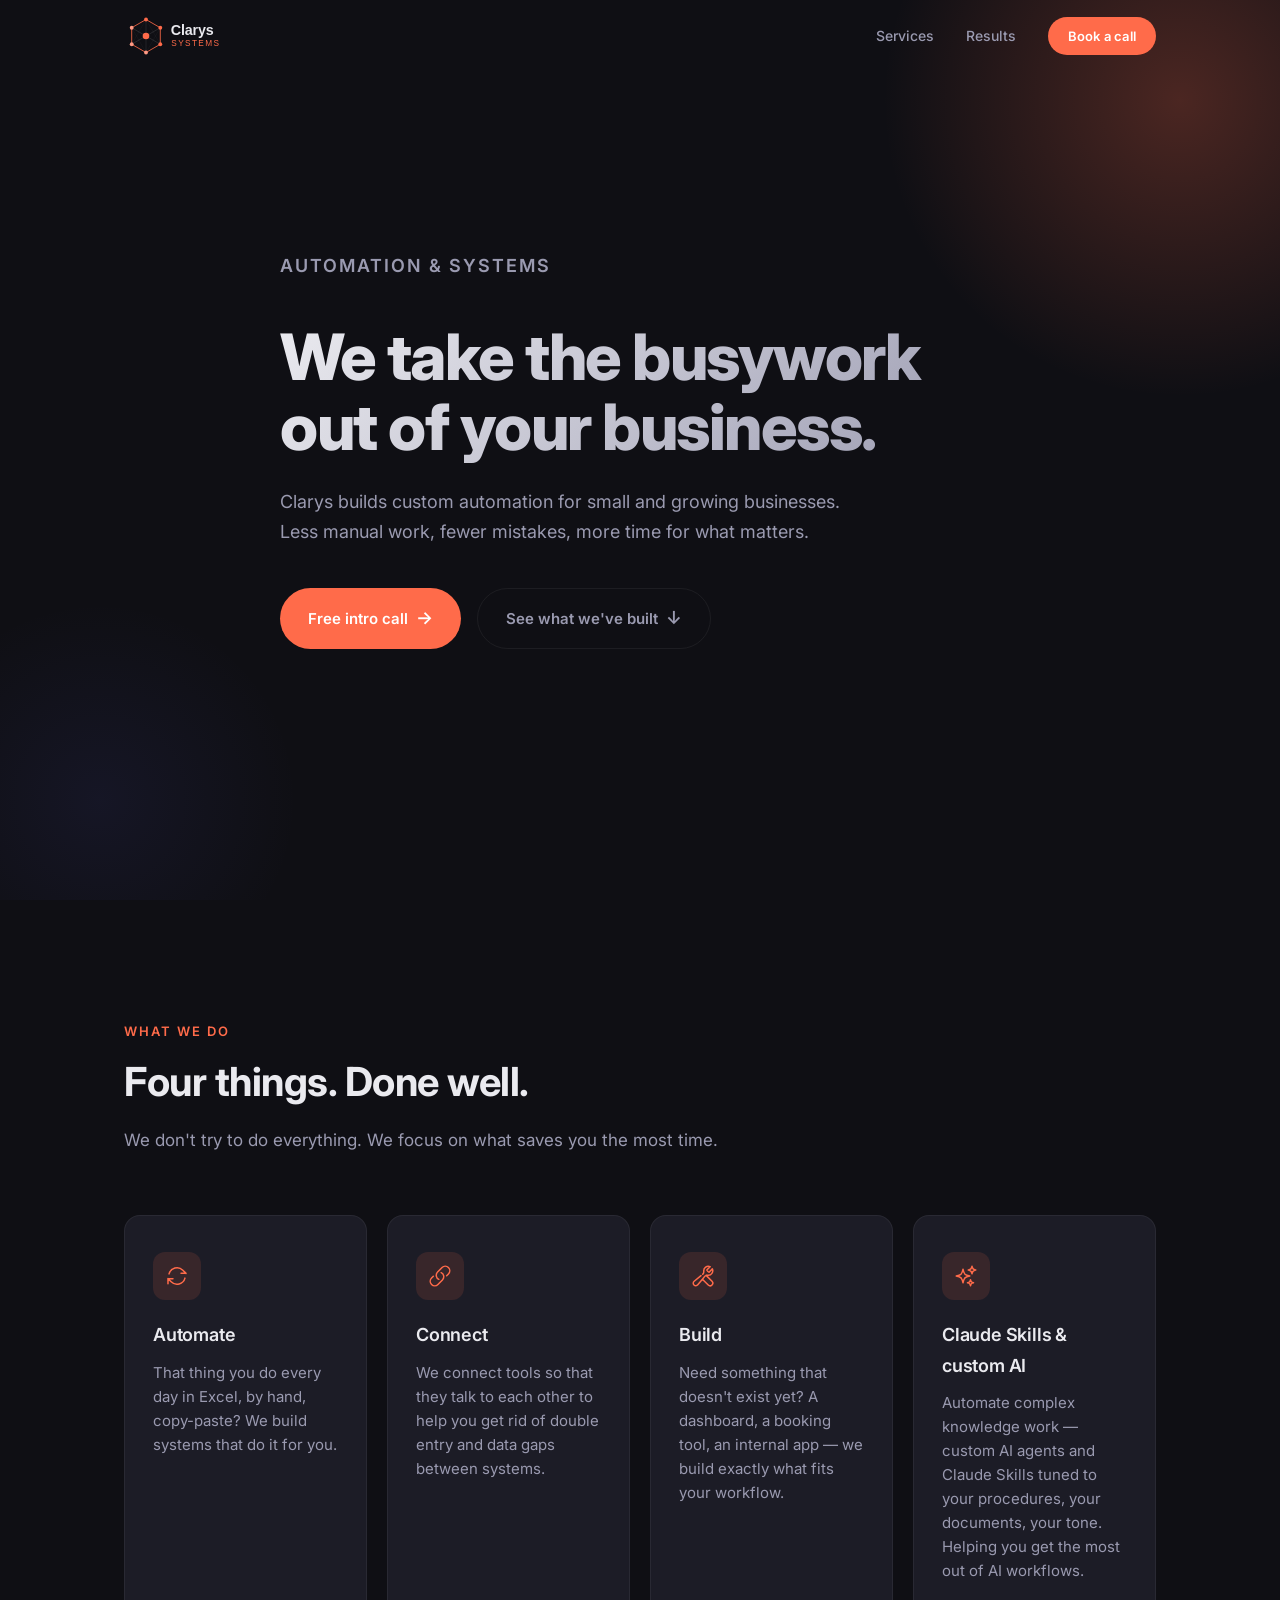
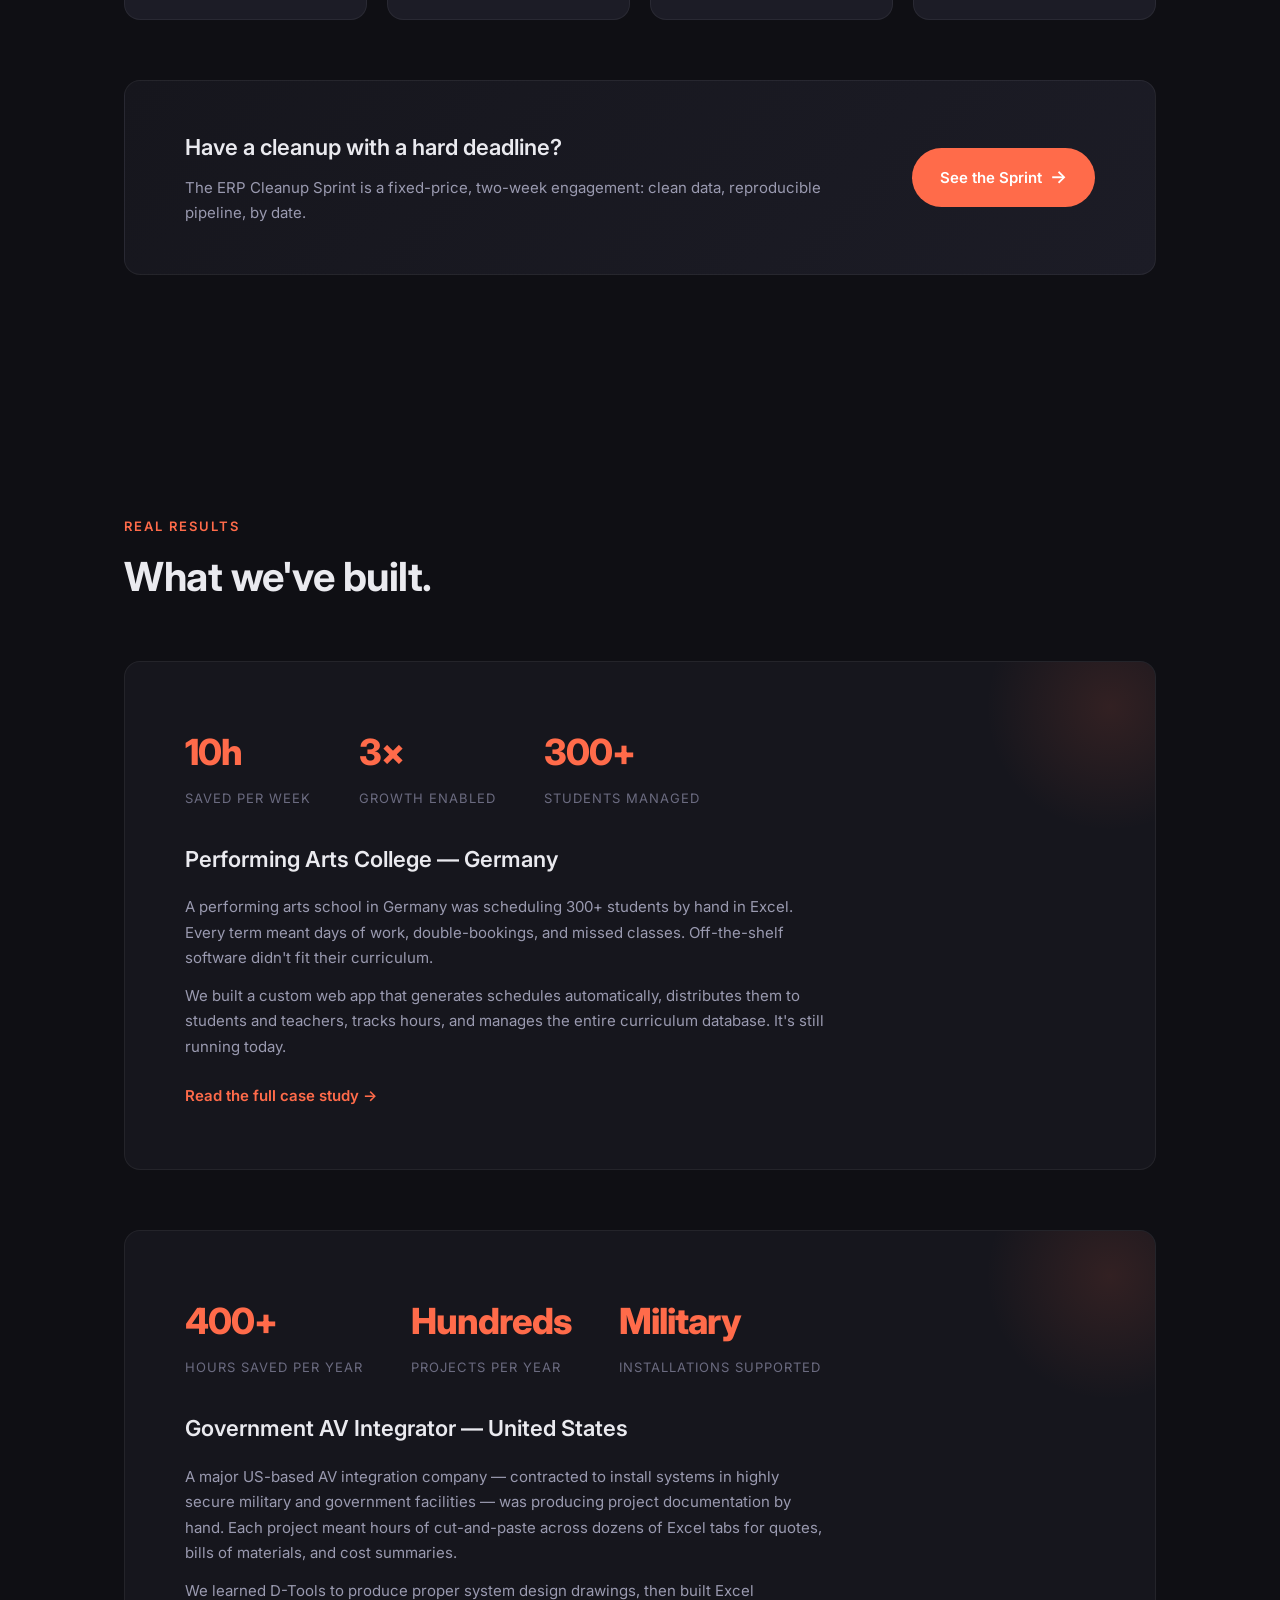
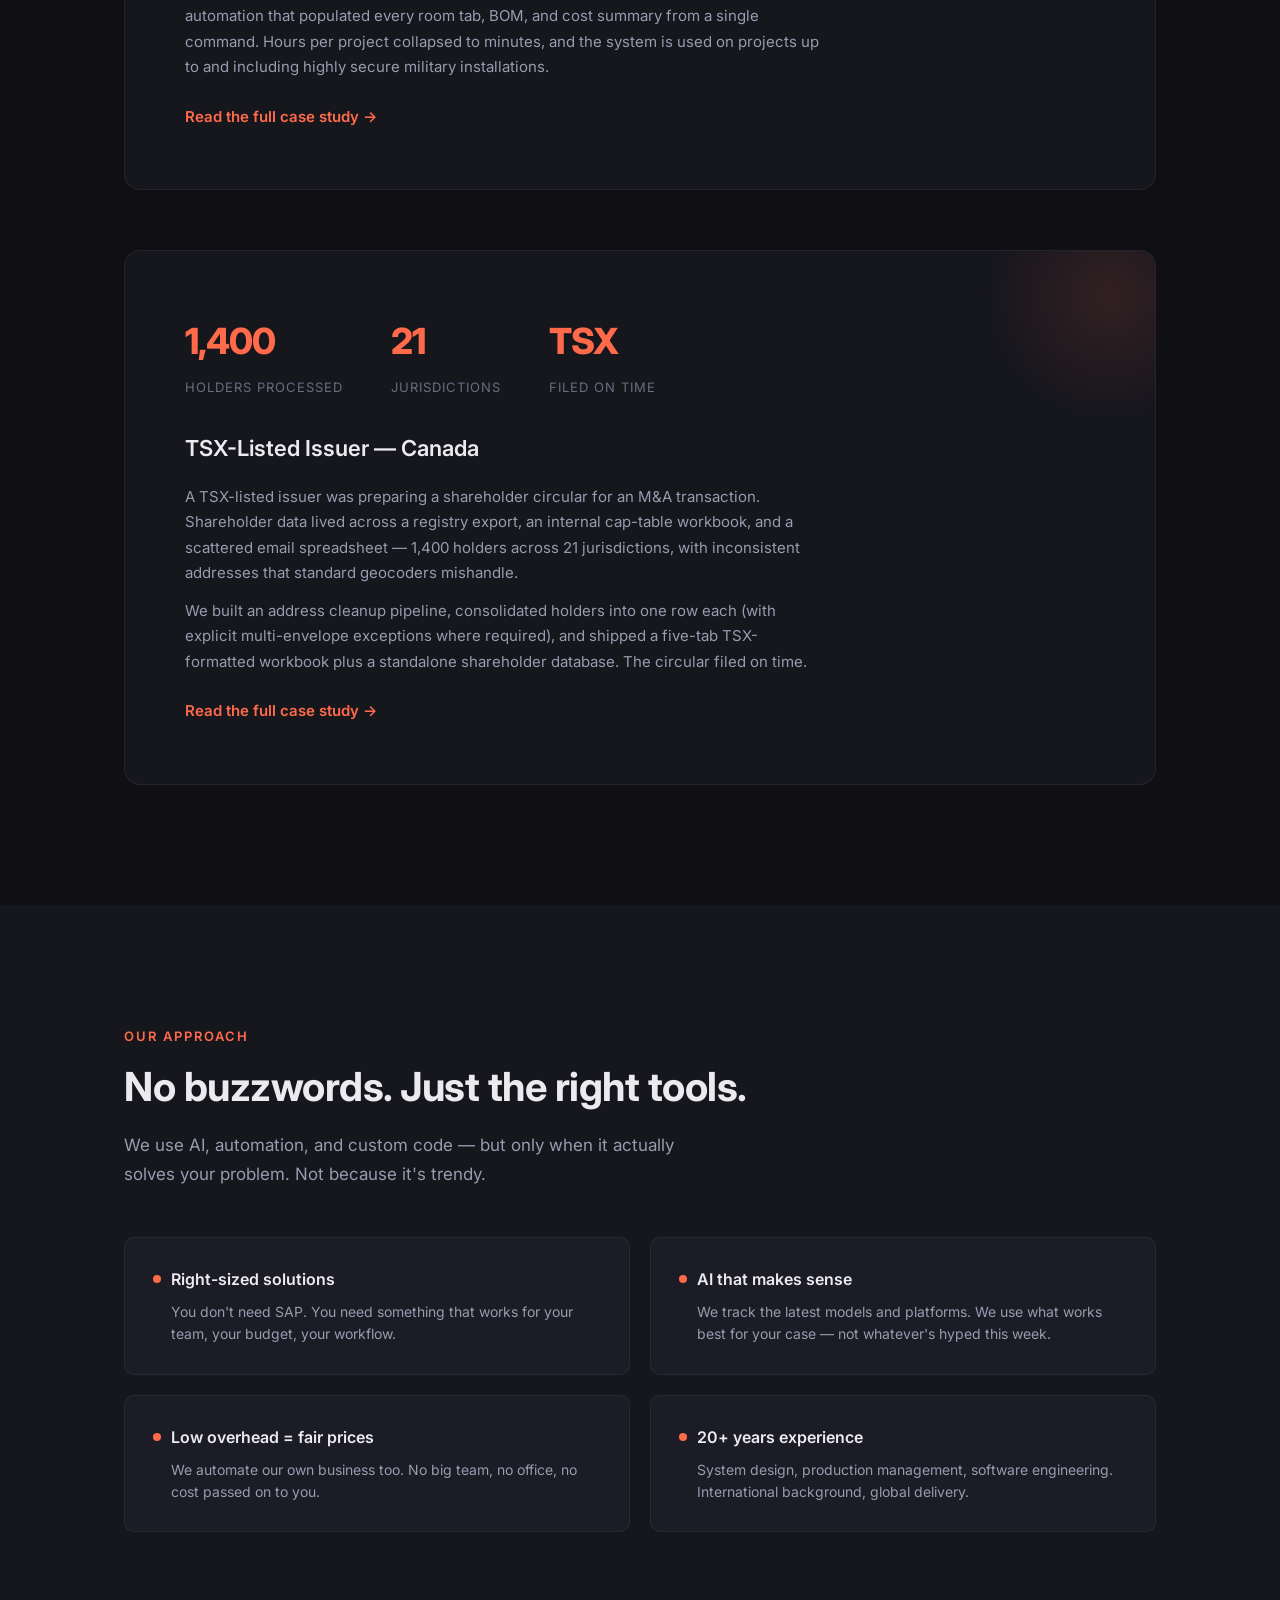
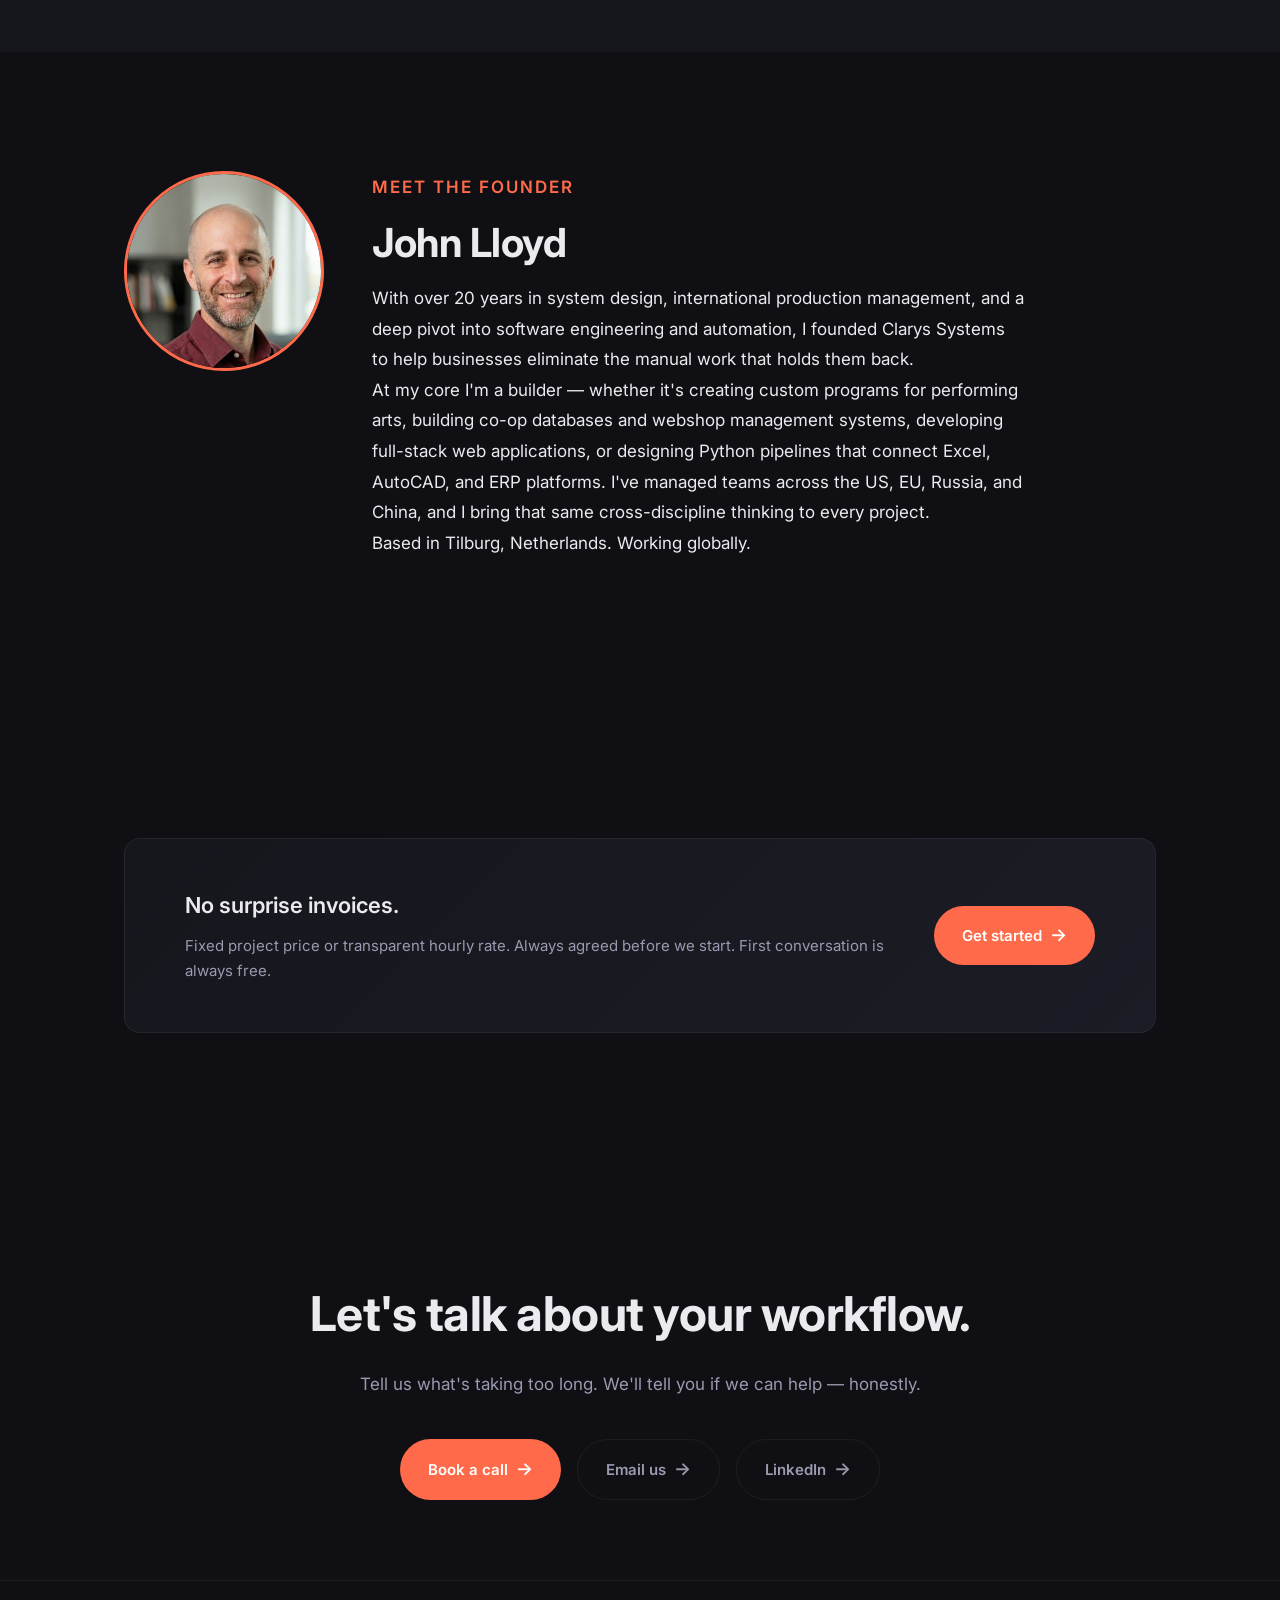
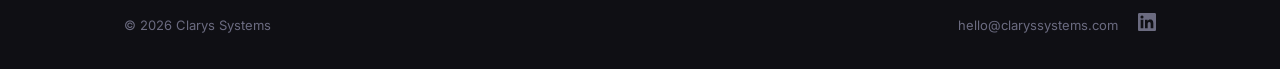
==== index.html @ c33c2782 "content: mirror earlier card + TSX edits to .nl bilingual + .com TSX card - index.html: drop 'Canadi" ====
<!DOCTYPE html>
<html lang="en">
<head>
  <meta charset="UTF-8">
  <meta name="viewport" content="width=device-width, initial-scale=1.0">
  <title>Clarys Systems — Smart Automation for Growing Businesses</title>
  <meta name="description" content="Clarys Systems designs and builds smart automation for small and growing businesses. Less manual work, fewer mistakes, more time.">
  <meta property="og:title" content="Clarys Systems — Smart Automation for Your Business">
  <meta property="og:description" content="We build systems that take the busywork out of your workday.">
  <meta property="og:type" content="website">
  <meta property="og:image" content="og-image.png">
  <link rel="icon" href="logo-clarys-dark.svg" type="image/svg+xml">
  <link rel="preconnect" href="https://fonts.googleapis.com">
  <link rel="preconnect" href="https://fonts.gstatic.com" crossorigin>
  <link href="https://fonts.googleapis.com/css2?family=Inter:wght@400;500;600;700;800&display=swap" rel="stylesheet">
  <link rel="stylesheet" href="css/landing.css">
</head>
<body>

  <!-- NAV -->
  <nav class="nav" role="navigation" aria-label="Main navigation">
    <div class="nav-inner container">
      <a href="#" class="nav-brand"><img src="logo-clarys-dark.svg" alt="Clarys Systems" class="nav-logo"></a>
      <div class="nav-right">
        <div class="nav-links">
          <a href="#services">Services</a>
          <a href="#proof">Results</a>
          <a href="https://calendar.app.google/nf94Vs2CCMXuQfKP9" target="_blank" rel="noopener" class="nav-cta">Book a call</a>
        </div>
        <button class="nav-toggle" aria-label="Toggle menu" aria-expanded="false">
          <span></span><span></span><span></span>
        </button>
      </div>
    </div>
    <div class="nav-overlay"></div>
  </nav>

  <!-- HERO -->
  <section class="hero">
    <div class="container">
      <div class="hero-content fade-up">
        <p class="hero-label">Automation &amp; Systems</p>
        <h1>We take the busy&shy;work out of your business.</h1>
        <p>Clarys builds custom automation for small and growing businesses. Less manual work, fewer mistakes, more time for what matters.</p>
        <div class="hero-actions">
          <a href="https://calendar.app.google/nf94Vs2CCMXuQfKP9" target="_blank" rel="noopener" class="btn btn-primary">
            Free intro call
            <span class="arrow">&rarr;</span>
          </a>
          <a href="#proof" class="btn btn-ghost">
            See what we've built
            <span class="arrow">&darr;</span>
          </a>
        </div>
      </div>
    </div>
  </section>

  <!-- SERVICES -->
  <section class="section" id="services">
    <div class="container">
      <div class="fade-up">
        <p class="section-label">What we do</p>
        <h2>Four things. Done well.</h2>
        <p class="section-intro">We don't try to do everything. We focus on what saves you the most time.</p>
      </div>
      <div class="cards-grid stagger">
        <div class="card fade-up">
          <div class="card-icon">
            <svg xmlns="http://www.w3.org/2000/svg" fill="none" viewBox="0 0 24 24" stroke-width="1.5" stroke="currentColor"><path stroke-linecap="round" stroke-linejoin="round" d="M16.023 9.348h4.992v-.001M2.985 19.644v-4.992m0 0h4.992m-4.993 0 3.181 3.183a8.25 8.25 0 0 0 13.803-3.7M4.031 9.865a8.25 8.25 0 0 1 13.803-3.7l3.181 3.182"/></svg>
          </div>
          <h3>Automate</h3>
          <p>That thing you do every day in Excel, by hand, copy-paste? We build systems that do it for you.</p>
        </div>
        <div class="card fade-up">
          <div class="card-icon">
            <svg xmlns="http://www.w3.org/2000/svg" fill="none" viewBox="0 0 24 24" stroke-width="1.5" stroke="currentColor"><path stroke-linecap="round" stroke-linejoin="round" d="M13.19 8.688a4.5 4.5 0 0 1 1.242 7.244l-4.5 4.5a4.5 4.5 0 0 1-6.364-6.364l1.757-1.757m13.35-.622 1.757-1.757a4.5 4.5 0 0 0-6.364-6.364l-4.5 4.5a4.5 4.5 0 0 0 1.242 7.244"/></svg>
          </div>
          <h3>Connect</h3>
          <p>We connect tools so that they talk to each other to help you get rid of double entry and data gaps between systems.</p>
        </div>
        <div class="card fade-up">
          <div class="card-icon">
            <svg xmlns="http://www.w3.org/2000/svg" fill="none" viewBox="0 0 24 24" stroke-width="1.5" stroke="currentColor"><path stroke-linecap="round" stroke-linejoin="round" d="M11.42 15.17 17.25 21A2.652 2.652 0 0 0 21 17.25l-5.877-5.877M11.42 15.17l2.496-3.03c.317-.384.74-.626 1.208-.766M11.42 15.17l-4.655 5.653a2.548 2.548 0 1 1-3.586-3.586l6.837-5.63m5.108-.233c.55-.164 1.163-.188 1.743-.14a4.5 4.5 0 0 0 4.486-6.336l-3.276 3.277a3.004 3.004 0 0 1-2.25-2.25l3.276-3.276a4.5 4.5 0 0 0-6.336 4.486c.091 1.076-.071 2.264-.904 2.95l-.102.085"/></svg>
          </div>
          <h3>Build</h3>
          <p>Need something that doesn't exist yet? A dashboard, a booking tool, an internal app — we build exactly what fits your workflow.</p>
        </div>
        <div class="card fade-up">
          <div class="card-icon">
            <svg xmlns="http://www.w3.org/2000/svg" fill="none" viewBox="0 0 24 24" stroke-width="1.5" stroke="currentColor"><path stroke-linecap="round" stroke-linejoin="round" d="M9.813 15.904 9 18.75l-.813-2.846a4.5 4.5 0 0 0-3.09-3.09L2.25 12l2.847-.813a4.5 4.5 0 0 0 3.09-3.09L9 5.25l.813 2.846a4.5 4.5 0 0 0 3.09 3.09L15.75 12l-2.847.813a4.5 4.5 0 0 0-3.09 3.09ZM18.259 8.715 18 9.75l-.259-1.035a3.375 3.375 0 0 0-2.455-2.456L14.25 6l1.036-.259a3.375 3.375 0 0 0 2.455-2.456L18 2.25l.259 1.035a3.375 3.375 0 0 0 2.456 2.456L21.75 6l-1.035.259a3.375 3.375 0 0 0-2.456 2.456ZM16.894 20.567 16.5 21.75l-.394-1.183a2.25 2.25 0 0 0-1.423-1.423L13.5 18.75l1.183-.394a2.25 2.25 0 0 0 1.423-1.423l.394-1.183.394 1.183a2.25 2.25 0 0 0 1.423 1.423l1.183.394-1.183.394a2.25 2.25 0 0 0-1.423 1.423Z"/></svg>
          </div>
          <h3>Claude Skills &amp; custom AI</h3>
          <p>Automate complex knowledge work &mdash; custom AI agents and Claude Skills tuned to your procedures, your documents, your tone. Helping you get the most out of AI workflows.</p>
        </div>
      </div>

      <div class="fade-up">
        <div class="pricing-bar" style="margin-top: 60px;">
          <div>
            <h3>Have a cleanup with a hard deadline?</h3>
            <p>The ERP Cleanup Sprint is a fixed-price, two-week engagement: clean data, reproducible pipeline, by date.</p>
          </div>
          <a href="https://claryssystems.nl/cleanup-sprint" class="btn btn-primary" style="flex-shrink: 0;">
            See the Sprint
            <span class="arrow">&rarr;</span>
          </a>
        </div>
      </div>
    </div>
  </section>

  <!-- PROOF / CASE STUDIES -->
  <section class="section" id="proof">
    <div class="container">
      <div class="fade-up">
        <p class="section-label">Real results</p>
        <h2>What we've built.</h2>
      </div>

      <!-- Case 1: Performing Arts College (scheduling) -->
      <div class="proof fade-up">
        <div class="proof-stats">
          <div>
            <div class="proof-stat-value">10h</div>
            <div class="proof-stat-label">Saved per week</div>
          </div>
          <div>
            <div class="proof-stat-value">3&times;</div>
            <div class="proof-stat-label">Growth enabled</div>
          </div>
          <div>
            <div class="proof-stat-value">300+</div>
            <div class="proof-stat-label">Students managed</div>
          </div>
        </div>
        <h3>Performing Arts College &mdash; Germany</h3>
        <p>A performing arts school in Germany was scheduling 300+ students by hand in Excel. Every term meant days of work, double-bookings, and missed classes. Off-the-shelf software didn't fit their curriculum.</p>
        <p style="margin-top: 12px;">We built a custom web app that generates schedules automatically, distributes them to students and teachers, tracks hours, and manages the entire curriculum database. It's still running today.</p>
        <p style="margin-top: 24px;">
          <a href="case-study-scheduling.html" style="color: var(--accent); font-weight: 600; text-decoration: none;">Read the full case study <span class="arrow">&rarr;</span></a>
        </p>
      </div>

      <!-- Case 2: US AV Integrator (ITG) -->
      <div class="proof fade-up">
        <div class="proof-stats">
          <div>
            <div class="proof-stat-value">400+</div>
            <div class="proof-stat-label">Hours saved per year</div>
          </div>
          <div>
            <div class="proof-stat-value">Hundreds</div>
            <div class="proof-stat-label">Projects per year</div>
          </div>
          <div>
            <div class="proof-stat-value">Military</div>
            <div class="proof-stat-label">Installations supported</div>
          </div>
        </div>
        <h3>Government AV Integrator &mdash; United States</h3>
        <p>A major US-based AV integration company &mdash; contracted to install systems in highly secure military and government facilities &mdash; was producing project documentation by hand. Each project meant hours of cut-and-paste across dozens of Excel tabs for quotes, bills of materials, and cost summaries.</p>
        <p style="margin-top: 12px;">We learned D-Tools to produce proper system design drawings, then built Excel automation that populated every room tab, BOM, and cost summary from a single command. Hours per project collapsed to minutes, and the system is used on projects up to and including highly secure military installations.</p>
        <p style="margin-top: 24px;">
          <a href="case-study.html" style="color: var(--accent); font-weight: 600; text-decoration: none;">Read the full case study <span class="arrow">&rarr;</span></a>
        </p>
      </div>

      <!-- Case 3: TSX M&A Circular (JHI) -->
      <div class="proof fade-up">
        <div class="proof-stats">
          <div>
            <div class="proof-stat-value">1,400</div>
            <div class="proof-stat-label">Holders processed</div>
          </div>
          <div>
            <div class="proof-stat-value">21</div>
            <div class="proof-stat-label">Jurisdictions</div>
          </div>
          <div>
            <div class="proof-stat-value">TSX</div>
            <div class="proof-stat-label">Filed on time</div>
          </div>
        </div>
        <h3>TSX-Listed Issuer &mdash; Canada</h3>
        <p>A TSX-listed issuer was preparing a shareholder circular for an M&amp;A transaction. Shareholder data lived across a registry export, an internal cap-table workbook, and a scattered email spreadsheet &mdash; 1,400 holders across 21 jurisdictions, with inconsistent addresses that standard geocoders mishandle.</p>
        <p style="margin-top: 12px;">We built an address cleanup pipeline, consolidated holders into one row each (with explicit multi-envelope exceptions where required), and shipped a five-tab TSX-formatted workbook plus a standalone shareholder database. The circular filed on time.</p>
        <p style="margin-top: 24px;">
          <a href="case-study-shareholder-circular.html" style="color: var(--accent); font-weight: 600; text-decoration: none;">Read the full case study <span class="arrow">&rarr;</span></a>
        </p>
      </div>

    </div>
  </section>

  <!-- APPROACH -->
  <section class="section" style="background: var(--bg-secondary);">
    <div class="container">
      <div class="fade-up">
        <p class="section-label">Our approach</p>
        <h2>No buzzwords. Just the right tools.</h2>
        <p class="section-intro">We use AI, automation, and custom code — but only when it actually solves your problem. Not because it's trendy.</p>
      </div>
      <div class="approach-grid stagger">
        <div class="approach-item fade-up">
          <h3><span class="dot"></span>Right-sized solutions</h3>
          <p>You don't need SAP. You need something that works for your team, your budget, your workflow.</p>
        </div>
        <div class="approach-item fade-up">
          <h3><span class="dot"></span>AI that makes sense</h3>
          <p>We track the latest models and platforms. We use what works best for your case &mdash; not whatever's hyped this week.</p>
        </div>
        <div class="approach-item fade-up">
          <h3><span class="dot"></span>Low overhead = fair prices</h3>
          <p>We automate our own business too. No big team, no office, no cost passed on to you.</p>
        </div>
        <div class="approach-item fade-up">
          <h3><span class="dot"></span>20+ years experience</h3>
          <p>System design, production management, software engineering. International background, global delivery.</p>
        </div>
      </div>
    </div>
  </section>

  <!-- FOUNDER -->
  <section class="section" id="founder">
    <div class="container">
      <div class="founder fade-up">
        <div class="founder-photo">
          <img src="img/profile_cropped.png" alt="John Lloyd — Founder, Clarys Systems">
        </div>
        <div class="founder-text">
          <p class="section-label">Meet the founder</p>
          <h2>John Lloyd</h2>
          <p>With over 20 years in system design, international production management, and a deep pivot into software engineering and automation, I founded Clarys Systems to help businesses eliminate the manual work that holds them back.</p>
          <p>At my core I'm a builder &mdash; whether it's creating custom programs for performing arts, building co-op databases and webshop management systems, developing full-stack web applications, or designing Python pipelines that connect Excel, AutoCAD, and ERP platforms. I've managed teams across the US, EU, Russia, and China, and I bring that same cross-discipline thinking to every project.</p>
          <p>Based in Tilburg, Netherlands. Working globally.</p>
        </div>
      </div>
    </div>
  </section>

  <!-- PRICING / CTA BAR -->
  <section class="section" id="pricing">
    <div class="container">
      <div class="fade-up">
        <div class="pricing-bar">
          <div>
            <h3>No surprise invoices.</h3>
            <p>Fixed project price or transparent hourly rate. Always agreed before we start. First conversation is always free.</p>
          </div>
          <a href="mailto:hello@claryssystems.com" class="btn btn-primary" style="flex-shrink: 0;">
            Get started
            <span class="arrow">&rarr;</span>
          </a>
        </div>
      </div>
    </div>
  </section>

  <!-- CONTACT -->
  <section class="contact-section" id="contact">
    <div class="container">
      <div class="fade-up">
        <h2>Let's talk about your workflow.</h2>
        <p>Tell us what's taking too long. We'll tell you if we can help &mdash; honestly.</p>
        <div class="contact-links">
          <a href="https://calendar.app.google/nf94Vs2CCMXuQfKP9" target="_blank" rel="noopener" class="btn btn-primary">
            Book a call
            <span class="arrow">&rarr;</span>
          </a>
          <a href="mailto:hello@claryssystems.com" class="btn btn-ghost">
            Email us
            <span class="arrow">&rarr;</span>
          </a>
          <a href="https://linkedin.com/in/johnnylloyd" target="_blank" rel="noopener" class="btn btn-ghost">
            LinkedIn
            <span class="arrow">&rarr;</span>
          </a>
        </div>
      </div>
    </div>
  </section>

  <!-- FOOTER -->
  <footer class="footer">
    <div class="container footer-inner">
      <p class="footer-copy">&copy; 2026 Clarys Systems</p>
      <div class="footer-links">
        <a href="mailto:hello@claryssystems.com">hello@claryssystems.com</a>
        <a href="https://linkedin.com/in/johnnylloyd" target="_blank" rel="noopener" aria-label="LinkedIn">
          <svg xmlns="http://www.w3.org/2000/svg" width="18" height="18" viewBox="0 0 24 24" fill="currentColor"><path d="M20.447 20.452h-3.554v-5.569c0-1.328-.027-3.037-1.852-3.037-1.853 0-2.136 1.445-2.136 2.939v5.667H9.351V9h3.414v1.561h.046c.477-.9 1.637-1.85 3.37-1.85 3.601 0 4.267 2.37 4.267 5.455v6.286zM5.337 7.433a2.062 2.062 0 0 1-2.063-2.065 2.064 2.064 0 1 1 2.063 2.065zm1.782 13.019H3.555V9h3.564v11.452zM22.225 0H1.771C.792 0 0 .774 0 1.729v20.542C0 23.227.792 24 1.771 24h20.451C23.2 24 24 23.227 24 22.271V1.729C24 .774 23.2 0 22.222 0h.003z"/></svg>
        </a>
      </div>
    </div>
  </footer>

  <script src="js/landing.js"></script>
</body>
</html>
---- css/landing.css ----
/* ============================================
   CLARYS SYSTEMS NL — Hip Dutch Mirror Site
   Dark mode, warm coral accent, European vibe
   ============================================ */

/* --- Reset & Base --- */
*, *::before, *::after { box-sizing: border-box; margin: 0; padding: 0; }

:root {
  --bg-primary: #0f0f14;
  --bg-secondary: #16161d;
  --bg-card: #1c1c26;
  --bg-card-hover: #22222e;
  --accent: #ff6b4a;
  --accent-soft: rgba(255, 107, 74, 0.12);
  --accent-glow: rgba(255, 107, 74, 0.25);
  --accent-hover: #ff8266;
  --text-primary: #eaeaef;
  --text-secondary: #9a9ab0;
  --text-muted: #6b6b80;
  --border: rgba(255, 255, 255, 0.06);
  --border-hover: rgba(255, 255, 255, 0.12);
  --radius: 16px;
  --radius-sm: 10px;
  --container: 1080px;
  --font: 'Inter', -apple-system, BlinkMacSystemFont, 'Segoe UI', sans-serif;
}

html {
  scroll-behavior: smooth;
  -webkit-font-smoothing: antialiased;
  -moz-osx-font-smoothing: grayscale;
}

body {
  font-family: var(--font);
  background: var(--bg-primary);
  color: var(--text-primary);
  font-size: 16px;
  line-height: 1.7;
  overflow-x: hidden;
}

.container {
  max-width: var(--container);
  margin: 0 auto;
  padding: 0 24px;
}

a { color: var(--accent); text-decoration: none; transition: color 0.2s; }
a:hover { color: var(--accent-hover); }

img { max-width: 100%; height: auto; }

/* --- Language Toggle --- */
.lang-toggle {
  display: flex;
  background: var(--bg-card);
  border: 1px solid var(--border);
  border-radius: 100px;
  padding: 3px;
}

.lang-toggle-mobile {
  display: none;
}

.lang-btn {
  border: none;
  background: transparent;
  color: var(--text-muted);
  font-family: var(--font);
  font-size: 13px;
  font-weight: 600;
  padding: 6px 14px;
  border-radius: 100px;
  cursor: pointer;
  transition: all 0.25s;
  letter-spacing: 0.5px;
}

.lang-btn.active {
  background: var(--accent);
  color: #fff;
}

.lang-btn:hover:not(.active) {
  color: var(--text-primary);
}

/* Bilingual text switching */
[data-lang-nl] { display: none; }
body.lang-nl [data-lang-en] { display: none; }
body.lang-nl [data-lang-nl] { display: block; }
body.lang-nl span[data-lang-nl],
body.lang-nl a[data-lang-nl] { display: inline; }
body.lang-nl span[data-lang-en],
body.lang-nl a[data-lang-en] { display: none; }
span[data-lang-en], a[data-lang-en] { display: inline; }
span[data-lang-nl], a[data-lang-nl] { display: none; }

/* --- Navigation --- */
.nav {
  position: fixed;
  top: 0;
  left: 0;
  right: 0;
  z-index: 100;
  padding: 0 24px;
  transition: background 0.3s, box-shadow 0.3s;
}

.nav.scrolled {
  background: rgba(15, 15, 20, 0.85);
  backdrop-filter: blur(20px);
  box-shadow: 0 1px 0 var(--border);
}

.nav.nav-open {
  background: var(--bg-secondary);
  backdrop-filter: none;
}

.nav-inner {
  display: flex;
  align-items: center;
  justify-content: space-between;
  height: 72px;
  max-width: var(--container);
  margin: 0 auto;
}

.nav-brand {
  display: flex;
  align-items: center;
}

.nav-logo {
  height: 44px;
  width: auto;
}

.nav-right {
  display: flex;
  align-items: center;
  gap: 16px;
}

.nav-links {
  display: flex;
  align-items: center;
  gap: 32px;
}

.nav-links a {
  color: var(--text-secondary);
  font-size: 14px;
  font-weight: 500;
  transition: color 0.2s;
}

.nav-links a:hover {
  color: var(--text-primary);
}

.nav-cta {
  background: var(--accent) !important;
  color: #fff !important;
  padding: 8px 20px;
  border-radius: 100px;
  font-weight: 600 !important;
  font-size: 13px !important;
  letter-spacing: 0.2px;
  transition: transform 0.2s, box-shadow 0.2s, background 0.2s !important;
}

.nav-cta:hover {
  background: var(--accent-hover) !important;
  transform: translateY(-1px);
  box-shadow: 0 4px 20px var(--accent-glow);
}

/* Mobile nav */
.nav-toggle {
  display: none;
  flex-direction: column;
  gap: 5px;
  background: none;
  border: none;
  cursor: pointer;
  padding: 4px;
}

.nav-toggle span {
  display: block;
  width: 22px;
  height: 2px;
  background: var(--text-primary);
  border-radius: 2px;
  transition: transform 0.3s, opacity 0.3s;
}

/* --- Hero --- */
.hero {
  min-height: 100vh;
  display: flex;
  align-items: center;
  position: relative;
  overflow: hidden;
}

.hero::before {
  content: '';
  position: absolute;
  top: -200px;
  right: -200px;
  width: 600px;
  height: 600px;
  background: radial-gradient(circle, var(--accent-glow) 0%, transparent 70%);
  pointer-events: none;
}

.hero::after {
  content: '';
  position: absolute;
  bottom: -100px;
  left: -100px;
  width: 400px;
  height: 400px;
  background: radial-gradient(circle, rgba(99, 102, 241, 0.08) 0%, transparent 70%);
  pointer-events: none;
}

.hero-content {
  position: relative;
  z-index: 1;
  max-width: 720px;
}

.hero-label {
  display: inline-block;
  font-size: 13px;
  font-weight: 600;
  color: var(--accent);
  text-transform: uppercase;
  letter-spacing: 2px;
  margin-bottom: 24px;
}

.hero h1 {
  font-size: clamp(2.5rem, 6vw, 4rem);
  font-weight: 800;
  line-height: 1.1;
  letter-spacing: -1.5px;
  margin-bottom: 24px;
  background: linear-gradient(135deg, var(--text-primary) 0%, var(--text-secondary) 100%);
  -webkit-background-clip: text;
  -webkit-text-fill-color: transparent;
  background-clip: text;
}

.hero p {
  font-size: 18px;
  color: var(--text-secondary);
  line-height: 1.7;
  margin-bottom: 40px;
  max-width: 560px;
}

.hero-actions {
  display: flex;
  gap: 16px;
  flex-wrap: wrap;
}

/* --- Buttons --- */
.btn {
  display: inline-flex;
  align-items: center;
  gap: 8px;
  font-family: var(--font);
  font-weight: 600;
  font-size: 15px;
  padding: 14px 28px;
  border-radius: 100px;
  border: none;
  cursor: pointer;
  transition: all 0.25s;
  text-decoration: none;
}

.btn-primary {
  background: var(--accent);
  color: #fff;
}

.btn-primary:hover {
  background: var(--accent-hover);
  color: #fff;
  transform: translateY(-2px);
  box-shadow: 0 8px 30px var(--accent-glow);
}

.btn-ghost {
  background: transparent;
  color: var(--text-secondary);
  border: 1px solid var(--border);
}

.btn-ghost:hover {
  color: var(--text-primary);
  border-color: var(--border-hover);
  background: var(--bg-card);
}

.btn .arrow {
  transition: transform 0.2s;
  font-size: 18px;
}

.btn:hover .arrow {
  transform: translateX(3px);
}

/* --- Sections --- */
.section {
  padding: 120px 0;
  position: relative;
}

.section-label {
  font-size: 13px;
  font-weight: 600;
  color: var(--accent);
  text-transform: uppercase;
  letter-spacing: 2px;
  margin-bottom: 16px;
}

.section h2 {
  font-size: clamp(1.75rem, 3.5vw, 2.5rem);
  font-weight: 700;
  letter-spacing: -0.5px;
  line-height: 1.2;
  margin-bottom: 20px;
}

.section-intro {
  font-size: 17px;
  color: var(--text-secondary);
  max-width: 600px;
  line-height: 1.7;
}

/* --- Service Cards Grid --- */
.cards-grid {
  display: grid;
  grid-template-columns: repeat(4, 1fr);
  gap: 20px;
  margin-top: 60px;
}

.card {
  background: var(--bg-card);
  border: 1px solid var(--border);
  border-radius: var(--radius);
  padding: 36px 28px;
  transition: all 0.3s;
  position: relative;
  overflow: hidden;
}

.card::before {
  content: '';
  position: absolute;
  top: 0;
  left: 0;
  right: 0;
  height: 2px;
  background: linear-gradient(90deg, var(--accent), transparent);
  opacity: 0;
  transition: opacity 0.3s;
}

.card:hover {
  background: var(--bg-card-hover);
  border-color: var(--border-hover);
  transform: translateY(-4px);
}

.card:hover::before {
  opacity: 1;
}

.card-icon {
  width: 48px;
  height: 48px;
  border-radius: 12px;
  background: var(--accent-soft);
  display: flex;
  align-items: center;
  justify-content: center;
  margin-bottom: 20px;
}

.card-icon svg {
  width: 24px;
  height: 24px;
  stroke: var(--accent);
}

.card h3 {
  font-size: 18px;
  font-weight: 600;
  margin-bottom: 10px;
  letter-spacing: -0.2px;
}

.card p {
  font-size: 15px;
  color: var(--text-secondary);
  line-height: 1.6;
}

/* --- How It Works --- */
.steps {
  display: grid;
  grid-template-columns: repeat(3, 1fr);
  gap: 40px;
  margin-top: 60px;
  position: relative;
}

.steps::before {
  content: '';
  position: absolute;
  top: 28px;
  left: 15%;
  right: 15%;
  height: 1px;
  background: linear-gradient(90deg, transparent, var(--border-hover), transparent);
}

.step {
  text-align: center;
  position: relative;
}

.step-number {
  width: 56px;
  height: 56px;
  border-radius: 50%;
  background: var(--bg-card);
  border: 2px solid var(--accent);
  display: flex;
  align-items: center;
  justify-content: center;
  font-size: 20px;
  font-weight: 700;
  color: var(--accent);
  margin: 0 auto 20px;
  position: relative;
  z-index: 1;
}

.step h3 {
  font-size: 17px;
  font-weight: 600;
  margin-bottom: 8px;
}

.step p {
  font-size: 14px;
  color: var(--text-secondary);
  line-height: 1.6;
}

/* --- Case Study / Proof --- */
.proof {
  background: var(--bg-secondary);
  border-radius: var(--radius);
  border: 1px solid var(--border);
  padding: 60px;
  margin-top: 60px;
  position: relative;
  overflow: hidden;
}

.proof::after {
  content: '';
  position: absolute;
  top: -80px;
  right: -80px;
  width: 250px;
  height: 250px;
  background: radial-gradient(circle, var(--accent-soft) 0%, transparent 70%);
  pointer-events: none;
}

.proof-stats {
  display: flex;
  gap: 48px;
  margin-bottom: 32px;
  flex-wrap: wrap;
}

.proof-stat-value {
  font-size: 36px;
  font-weight: 800;
  color: var(--accent);
  letter-spacing: -1px;
}

.proof-stat-label {
  font-size: 13px;
  color: var(--text-muted);
  text-transform: uppercase;
  letter-spacing: 1px;
  margin-top: 4px;
}

.proof h3 {
  font-size: 22px;
  font-weight: 600;
  margin-bottom: 16px;
}

.proof p {
  color: var(--text-secondary);
  font-size: 15px;
  line-height: 1.7;
  max-width: 640px;
}

/* --- Approach / AI --- */
.approach-grid {
  display: grid;
  grid-template-columns: 1fr 1fr;
  gap: 20px;
  margin-top: 48px;
}

.approach-item {
  background: var(--bg-card);
  border: 1px solid var(--border);
  border-radius: var(--radius-sm);
  padding: 28px;
  transition: border-color 0.3s;
}

.approach-item:hover {
  border-color: var(--border-hover);
}

.approach-item h3 {
  font-size: 16px;
  font-weight: 600;
  margin-bottom: 8px;
  display: flex;
  align-items: center;
  gap: 10px;
}

.approach-item h3 .dot {
  width: 8px;
  height: 8px;
  border-radius: 50%;
  background: var(--accent);
  flex-shrink: 0;
}

.approach-item p {
  font-size: 14px;
  color: var(--text-secondary);
  line-height: 1.6;
  padding-left: 18px;
}

/* --- Pricing Vibe --- */
.pricing-bar {
  background: linear-gradient(135deg, var(--bg-secondary), var(--bg-card));
  border: 1px solid var(--border);
  border-radius: var(--radius);
  padding: 48px 60px;
  display: flex;
  align-items: center;
  justify-content: space-between;
  gap: 40px;
  margin-top: 40px;
}

.pricing-bar h3 {
  font-size: 22px;
  font-weight: 600;
  margin-bottom: 8px;
}

.pricing-bar p {
  color: var(--text-secondary);
  font-size: 15px;
}

/* --- Contact Section --- */
.contact-section {
  text-align: center;
  padding: 120px 0 80px;
}

.contact-section h2 {
  font-size: clamp(2rem, 4vw, 3rem);
  font-weight: 700;
  margin-bottom: 16px;
  letter-spacing: -0.5px;
}

.contact-section p {
  color: var(--text-secondary);
  font-size: 17px;
  margin-bottom: 40px;
}

.contact-links {
  display: flex;
  justify-content: center;
  gap: 16px;
  flex-wrap: wrap;
}

/* --- Footer --- */
.footer {
  border-top: 1px solid var(--border);
  padding: 32px 0;
}

.footer-inner {
  display: flex;
  justify-content: space-between;
  align-items: center;
}

.footer-copy {
  font-size: 13px;
  color: var(--text-muted);
}

.footer-links {
  display: flex;
  gap: 20px;
  align-items: center;
}

.footer-links a {
  color: var(--text-muted);
  font-size: 13px;
  transition: color 0.2s;
}

.footer-links a:hover {
  color: var(--text-primary);
}

.footer-links svg {
  fill: var(--text-muted);
  transition: fill 0.2s;
}

.footer-links a:hover svg {
  fill: var(--text-primary);
}

/* --- Animations --- */
.fade-up {
  opacity: 0;
  transform: translateY(30px);
  transition: opacity 0.7s ease-out, transform 0.7s ease-out;
}

.fade-up.visible {
  opacity: 1;
  transform: translateY(0);
}

/* Stagger children */
.stagger > .fade-up:nth-child(1) { transition-delay: 0s; }
.stagger > .fade-up:nth-child(2) { transition-delay: 0.1s; }
.stagger > .fade-up:nth-child(3) { transition-delay: 0.2s; }
.stagger > .fade-up:nth-child(4) { transition-delay: 0.3s; }

/* --- Nav Overlay --- */
.nav-overlay {
  display: none;
  position: fixed;
  top: 0;
  left: 0;
  right: 0;
  bottom: 0;
  background: rgba(0, 0, 0, 0.5);
  z-index: 98;
}

.nav-overlay.open {
  display: block;
}

/* --- Responsive --- */
@media (max-width: 768px) {
  .nav-links {
    display: none;
    flex-direction: column;
    position: fixed;
    top: 0;
    right: 0;
    bottom: 0;
    width: 280px;
    background: #16161d;
    background: var(--bg-secondary);
    padding: 80px 32px 32px;
    gap: 24px;
    border-left: 1px solid var(--border);
    z-index: 99;
    box-shadow: -4px 0 24px rgba(0, 0, 0, 0.4);
  }

  .nav-links .lang-toggle {
    display: none;
  }

  .nav-links a {
    font-size: 16px;
    color: var(--text-primary);
  }

  .nav-links.open {
    display: flex;
    animation: slideIn 0.3s ease;
  }

  @keyframes slideIn {
    from { transform: translateX(100%); }
    to { transform: translateX(0); }
  }

  .nav-toggle { display: flex; }

  .lang-toggle-mobile {
    display: flex;
  }

  .nav-toggle.open span:nth-child(1) { transform: rotate(45deg) translate(5px, 5px); }
  .nav-toggle.open span:nth-child(2) { opacity: 0; }
  .nav-toggle.open span:nth-child(3) { transform: rotate(-45deg) translate(5px, -5px); }

  .hero { min-height: auto; padding: 140px 0 80px; }
  .hero h1 { font-size: 2.2rem; }

  .section { padding: 80px 0; }

  .cards-grid,
  .steps { grid-template-columns: 1fr; }

  .steps::before { display: none; }

  .approach-grid { grid-template-columns: 1fr; }

  .proof { padding: 36px 24px; }
  .proof-stats { gap: 24px; }

  .pricing-bar {
    flex-direction: column;
    text-align: center;
    padding: 36px 24px;
  }

  .footer-inner {
    flex-direction: column;
    gap: 16px;
    text-align: center;
  }
}

@media (max-width: 480px) {
  .hero h1 { font-size: 1.8rem; }
  .hero-actions { flex-direction: column; }
  .btn { width: 100%; justify-content: center; }
  .contact-links { flex-direction: column; align-items: center; }
}

/* ===== FOUNDER ===== */
.founder {
  display: grid;
  grid-template-columns: auto 1fr;
  gap: 48px;
  align-items: center;
  max-width: 900px;
}

.founder-photo img {
  width: 200px;
  height: 200px;
  object-fit: cover;
  object-position: center top;
  border-radius: 50%;
  border: 3px solid var(--accent);
  transform: translateY(-90px);
}

.founder-text h2 { margin-bottom: 1rem; }

.founder-text p {
  font-size: 1.0625rem;
  line-height: 1.8;
}

@media (max-width: 768px) {
  .founder { grid-template-columns: 1fr; text-align: center; gap: 24px; }
  .founder-photo { display: flex; justify-content: center; }
  .founder-photo img { width: 160px; height: 160px; }
}

/* ===== ARTICLE / CASE STUDY PAGES ===== */
.article-hero {
  padding: 140px 0 60px;
  position: relative;
  overflow: hidden;
}

.article-hero::before {
  content: '';
  position: absolute;
  top: -200px;
  right: -200px;
  width: 500px;
  height: 500px;
  background: radial-gradient(circle, var(--accent-glow) 0%, transparent 70%);
  pointer-events: none;
}

.article-hero .section-label { margin-bottom: 16px; }

.article-hero h1 {
  font-size: clamp(2rem, 5vw, 3.25rem);
  font-weight: 800;
  line-height: 1.15;
  letter-spacing: -1px;
  max-width: 820px;
  background: linear-gradient(135deg, var(--text-primary) 0%, var(--text-secondary) 100%);
  -webkit-background-clip: text;
  -webkit-text-fill-color: transparent;
  background-clip: text;
  position: relative;
  z-index: 1;
}

.article-section {
  padding: 40px 0 120px;
}

.article-content {
  max-width: 760px;
}

.article-content h2 {
  font-size: clamp(1.5rem, 3vw, 1.875rem);
  font-weight: 700;
  letter-spacing: -0.3px;
  margin: 56px 0 20px;
}

.article-content > .fade-up:first-child h2,
.article-content h2:first-child { margin-top: 0; }

.article-content p {
  color: var(--text-secondary);
  font-size: 16px;
  line-height: 1.8;
  margin-bottom: 18px;
}

.article-content strong {
  color: var(--text-primary);
  font-weight: 600;
}

.article-content em {
  color: var(--text-primary);
  font-style: italic;
}

.results-table {
  width: 100%;
  border-collapse: collapse;
  background: var(--bg-card);
  border: 1px solid var(--border);
  border-radius: var(--radius-sm);
  overflow: hidden;
  margin: 8px 0 16px;
}

.results-table th,
.results-table td {
  padding: 16px 24px;
  text-align: left;
  border-bottom: 1px solid var(--border);
  font-size: 15px;
}

.results-table th {
  background: var(--bg-secondary);
  color: var(--accent);
  text-transform: uppercase;
  letter-spacing: 1px;
  font-size: 12px;
  font-weight: 600;
}

.results-table tbody tr:last-child td { border-bottom: none; }
.results-table tbody td:first-child {
  color: var(--text-primary);
  font-weight: 500;
  width: 35%;
}
.results-table tbody td:last-child { color: var(--text-secondary); }

.takeaway {
  background: linear-gradient(135deg, var(--bg-secondary), var(--bg-card));
  border: 1px solid var(--border);
  border-left: 3px solid var(--accent);
  border-radius: var(--radius-sm);
  padding: 32px 36px;
  margin: 48px 0 0;
}

.takeaway h2 {
  margin: 0 0 12px !important;
  font-size: 1.375rem;
}

.takeaway p {
  margin: 0;
  color: var(--text-primary);
  line-height: 1.8;
}

.article-cta {
  text-align: center;
  margin-top: 56px;
}

@media (max-width: 768px) {
  .article-hero { padding: 120px 0 40px; }
  .article-section { padding: 20px 0 80px; }
  .article-content h2 { margin: 40px 0 16px; }
  .results-table th, .results-table td { padding: 12px 16px; font-size: 14px; }
  .results-table tbody td:first-child { width: auto; }
  .takeaway { padding: 24px; margin: 36px 0 0; }
  .article-cta { margin-top: 40px; }
}
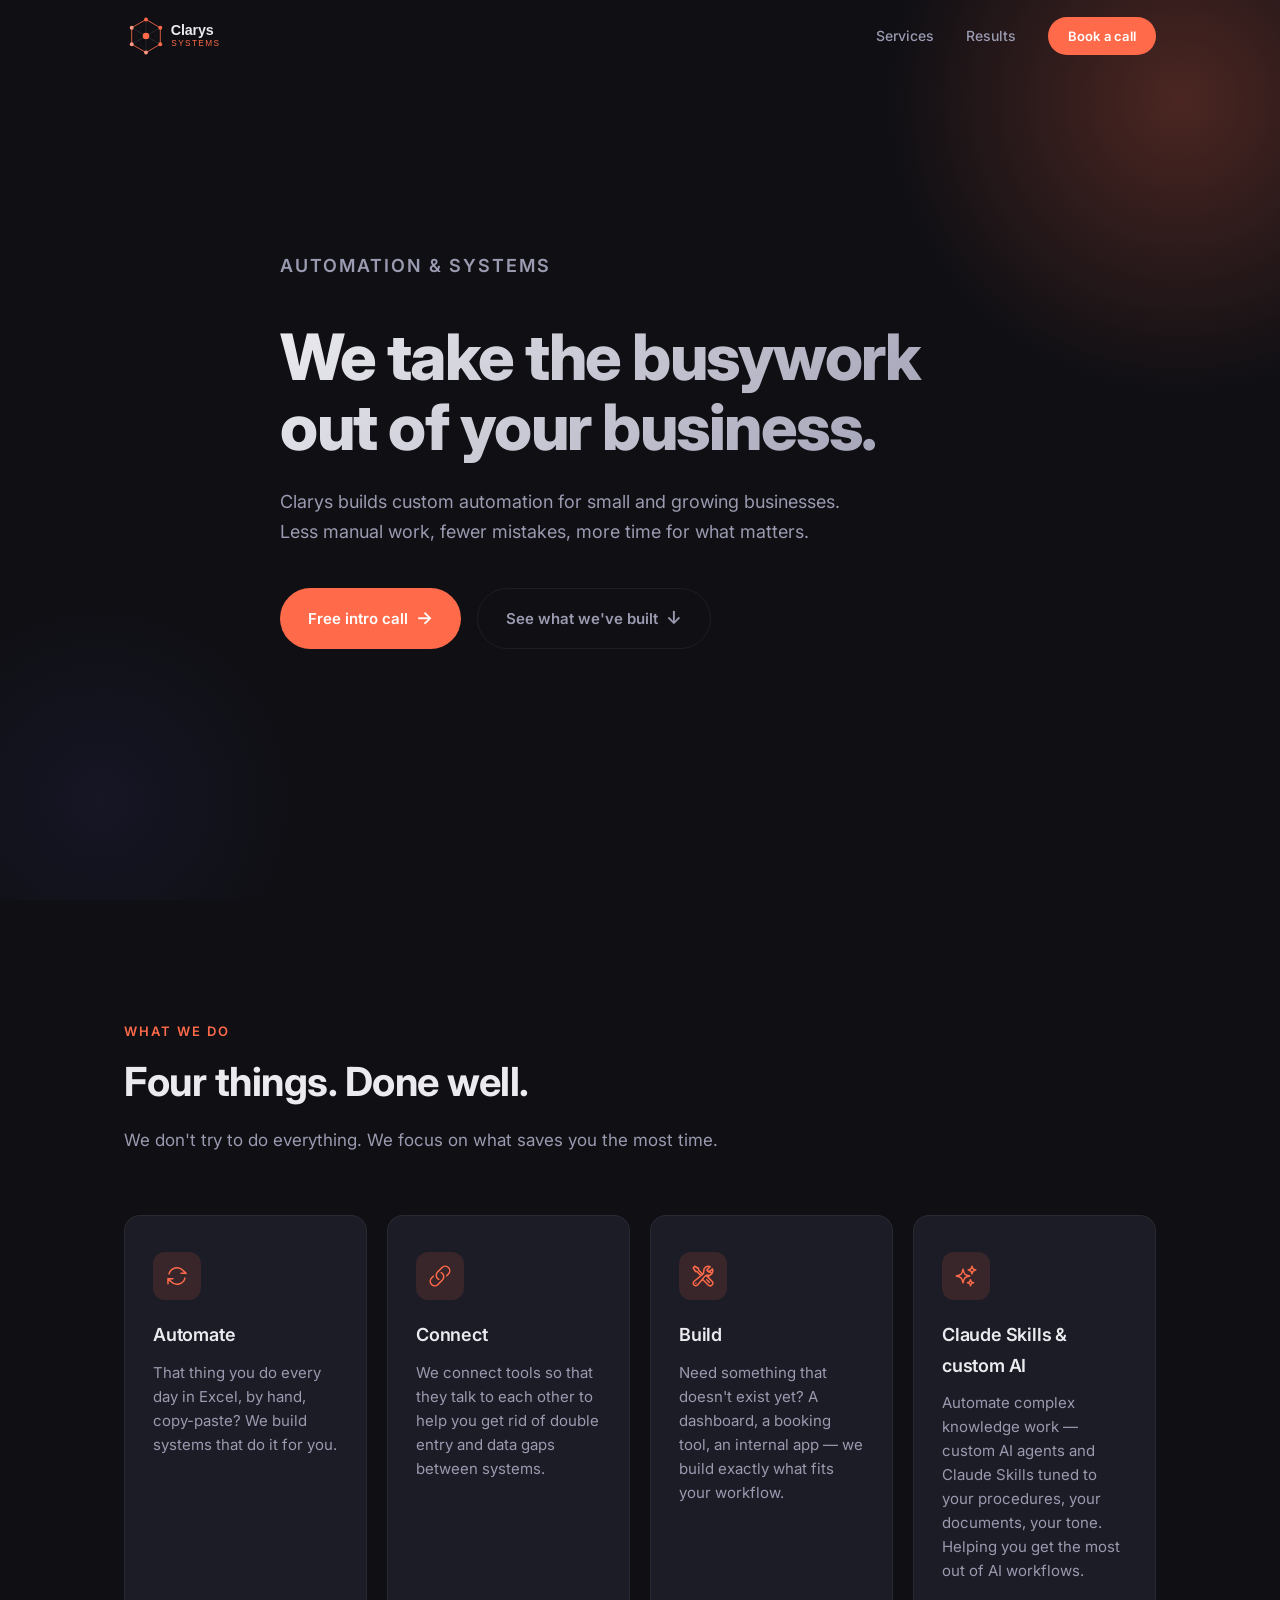
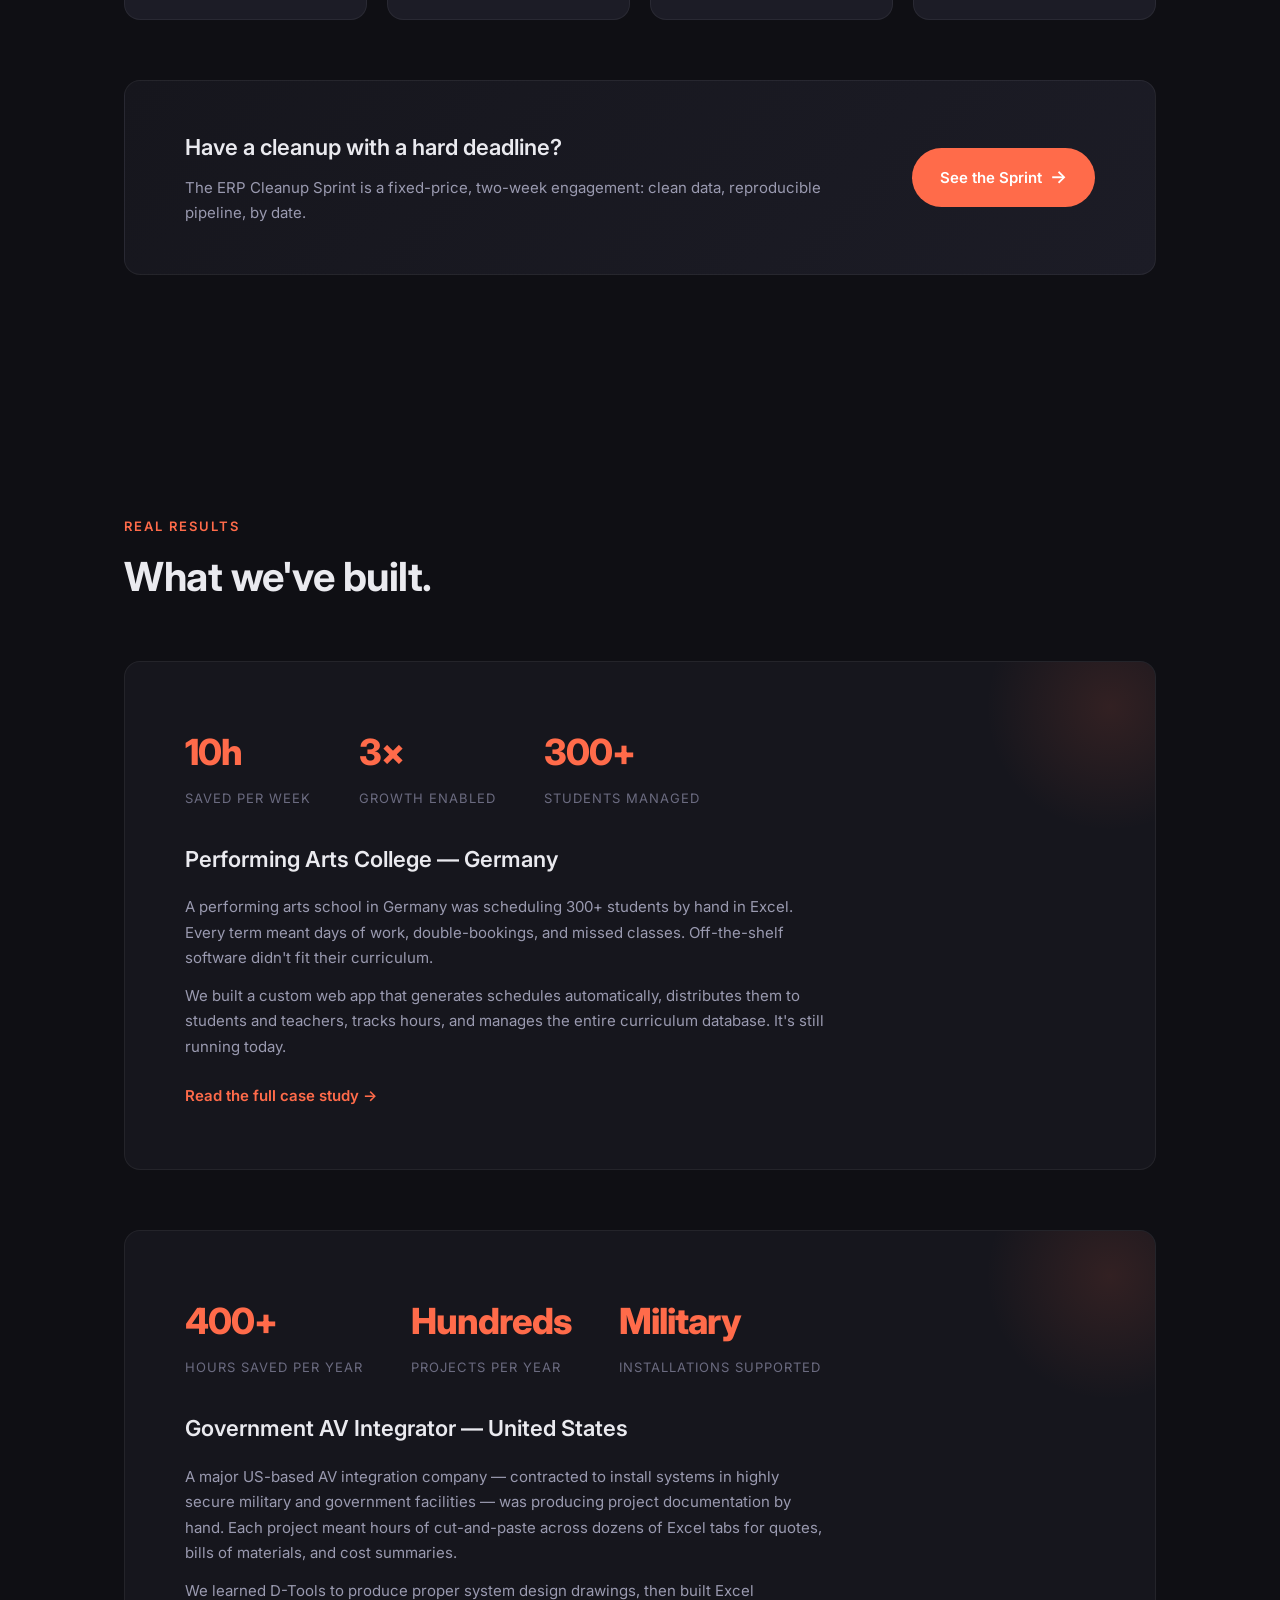
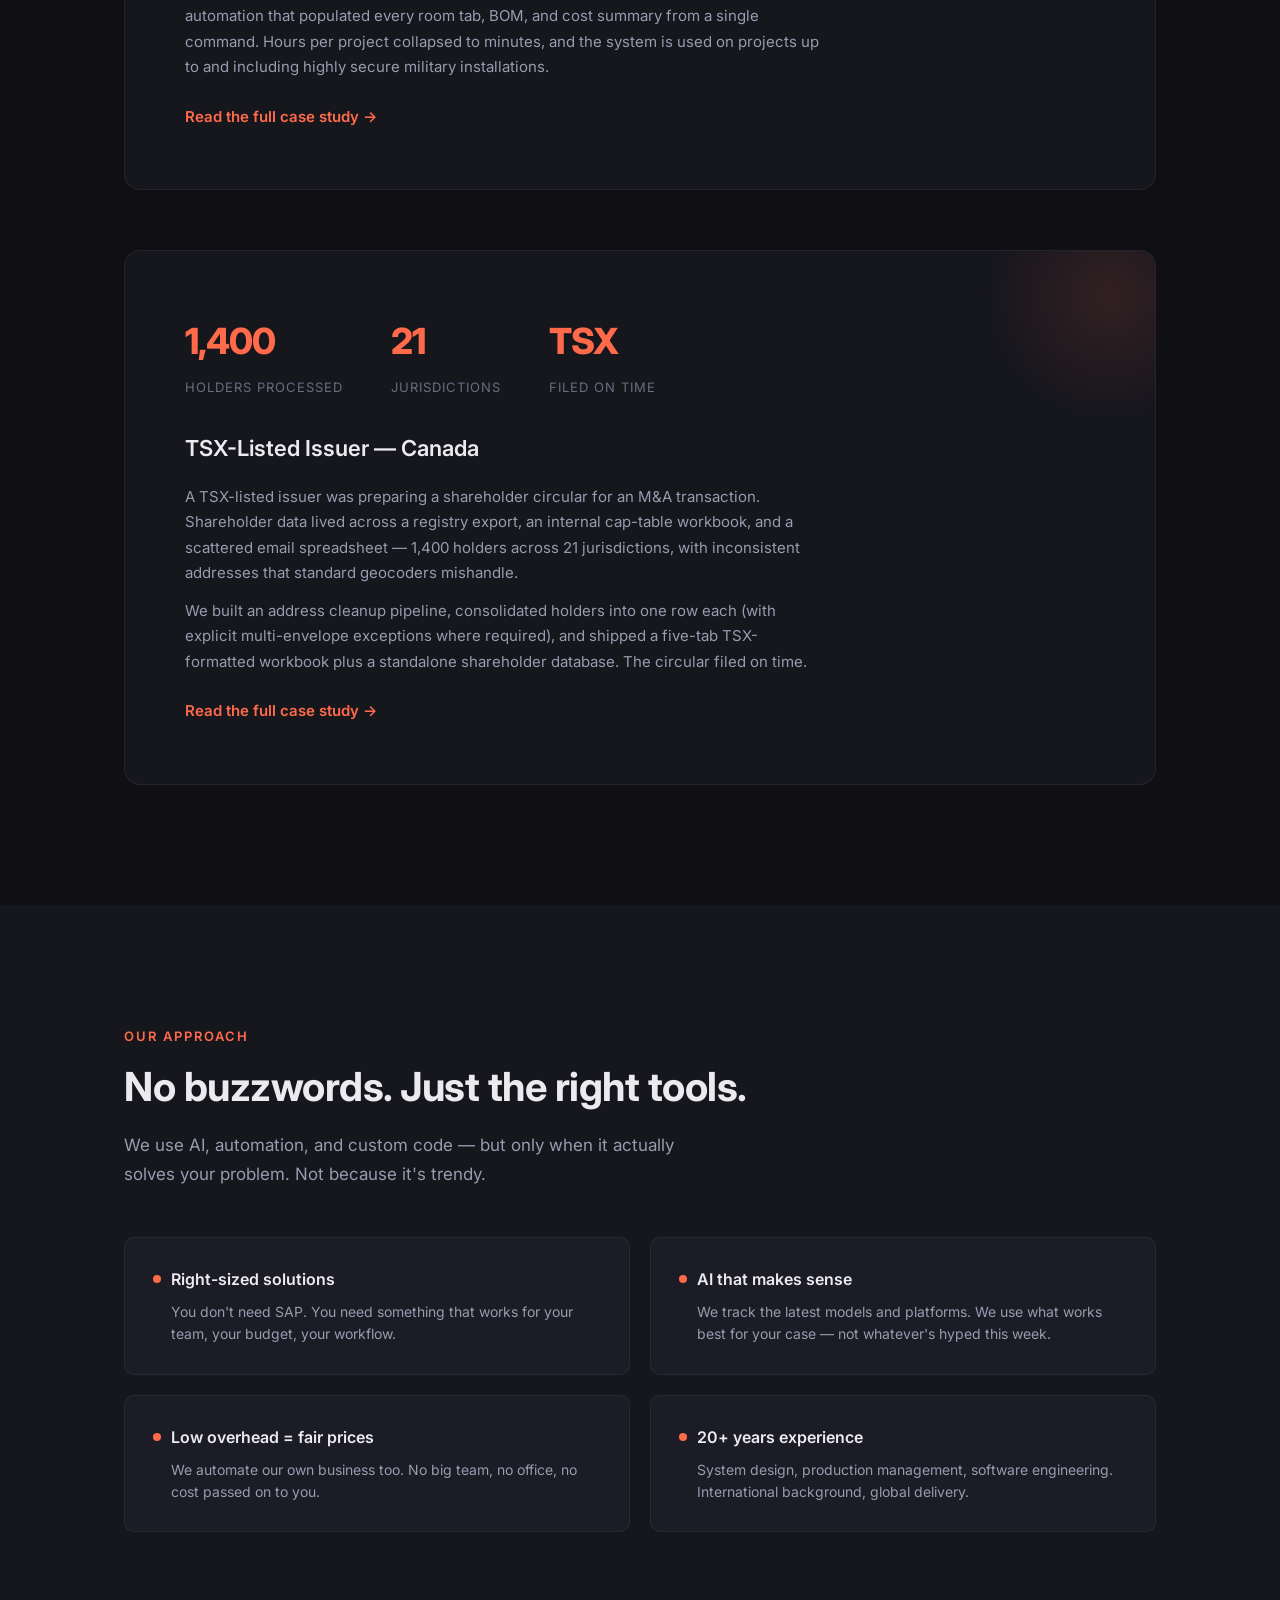
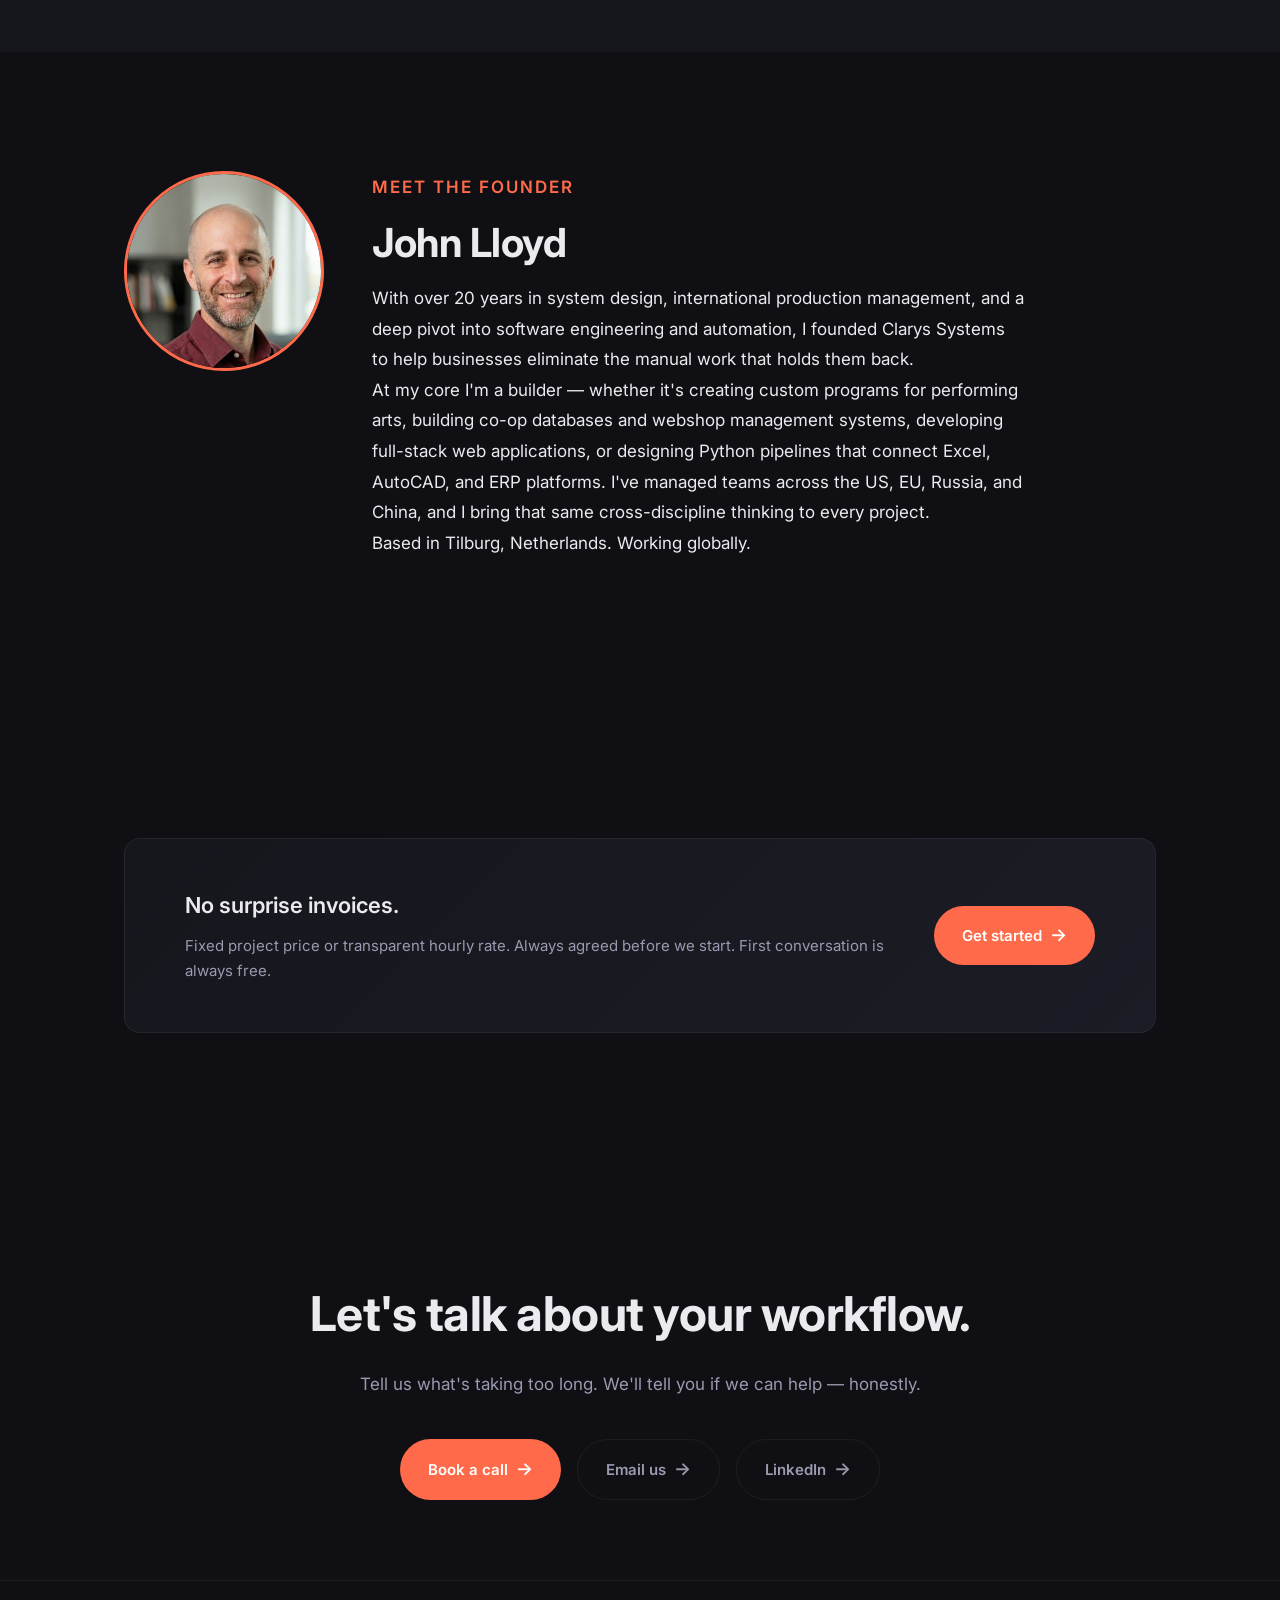
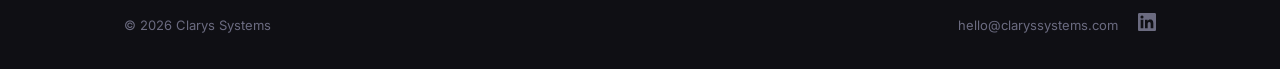
==== commit 425de382: "fix: complete Build card icon SVG (restore screwdriver shaft+head and wrench jaw)" ====
--- a/index.html
+++ b/index.html
@@ -81,7 +81,7 @@
         </div>
         <div class="card fade-up">
           <div class="card-icon">
-            <svg xmlns="http://www.w3.org/2000/svg" fill="none" viewBox="0 0 24 24" stroke-width="1.5" stroke="currentColor"><path stroke-linecap="round" stroke-linejoin="round" d="M11.42 15.17 17.25 21A2.652 2.652 0 0 0 21 17.25l-5.877-5.877M11.42 15.17l2.496-3.03c.317-.384.74-.626 1.208-.766M11.42 15.17l-4.655 5.653a2.548 2.548 0 1 1-3.586-3.586l6.837-5.63m5.108-.233c.55-.164 1.163-.188 1.743-.14a4.5 4.5 0 0 0 4.486-6.336l-3.276 3.277a3.004 3.004 0 0 1-2.25-2.25l3.276-3.276a4.5 4.5 0 0 0-6.336 4.486c.091 1.076-.071 2.264-.904 2.95l-.102.085"/></svg>
+            <svg xmlns="http://www.w3.org/2000/svg" fill="none" viewBox="0 0 24 24" stroke-width="1.5" stroke="currentColor"><path stroke-linecap="round" stroke-linejoin="round" d="M11.42 15.17 17.25 21A2.652 2.652 0 0 0 21 17.25l-5.877-5.877M11.42 15.17l2.496-3.03c.317-.384.74-.626 1.208-.766.47-.139.99-.139 1.46 0 .47.14.892.39 1.208.766L21 9.75l-1.97-1.97a2.625 2.625 0 0 0-1.852-.769h-.35M11.42 15.17l-4.655 5.653a2.548 2.548 0 1 1-3.586-3.586l6.837-5.63m5.108-.233c.55-.164 1.163-.188 1.743-.14a4.5 4.5 0 0 0 4.486-6.336l-3.276 3.277a3.004 3.004 0 0 1-2.25-2.25l3.276-3.276a4.5 4.5 0 0 0-6.336 4.486c.091 1.076-.071 2.264-.904 2.95l-.102.085m-1.745 1.437L5.909 7.5H4.5L2.25 3.75l1.5-1.5L7.5 4.5v1.409l4.26 4.26m-1.745 1.437 1.745-1.437m6.615 8.206L15.75 15.75M4.867 19.125h.008v.008h-.008v-.008Z"/></svg>
           </div>
           <h3>Build</h3>
           <p>Need something that doesn't exist yet? A dashboard, a booking tool, an internal app — we build exactly what fits your workflow.</p>
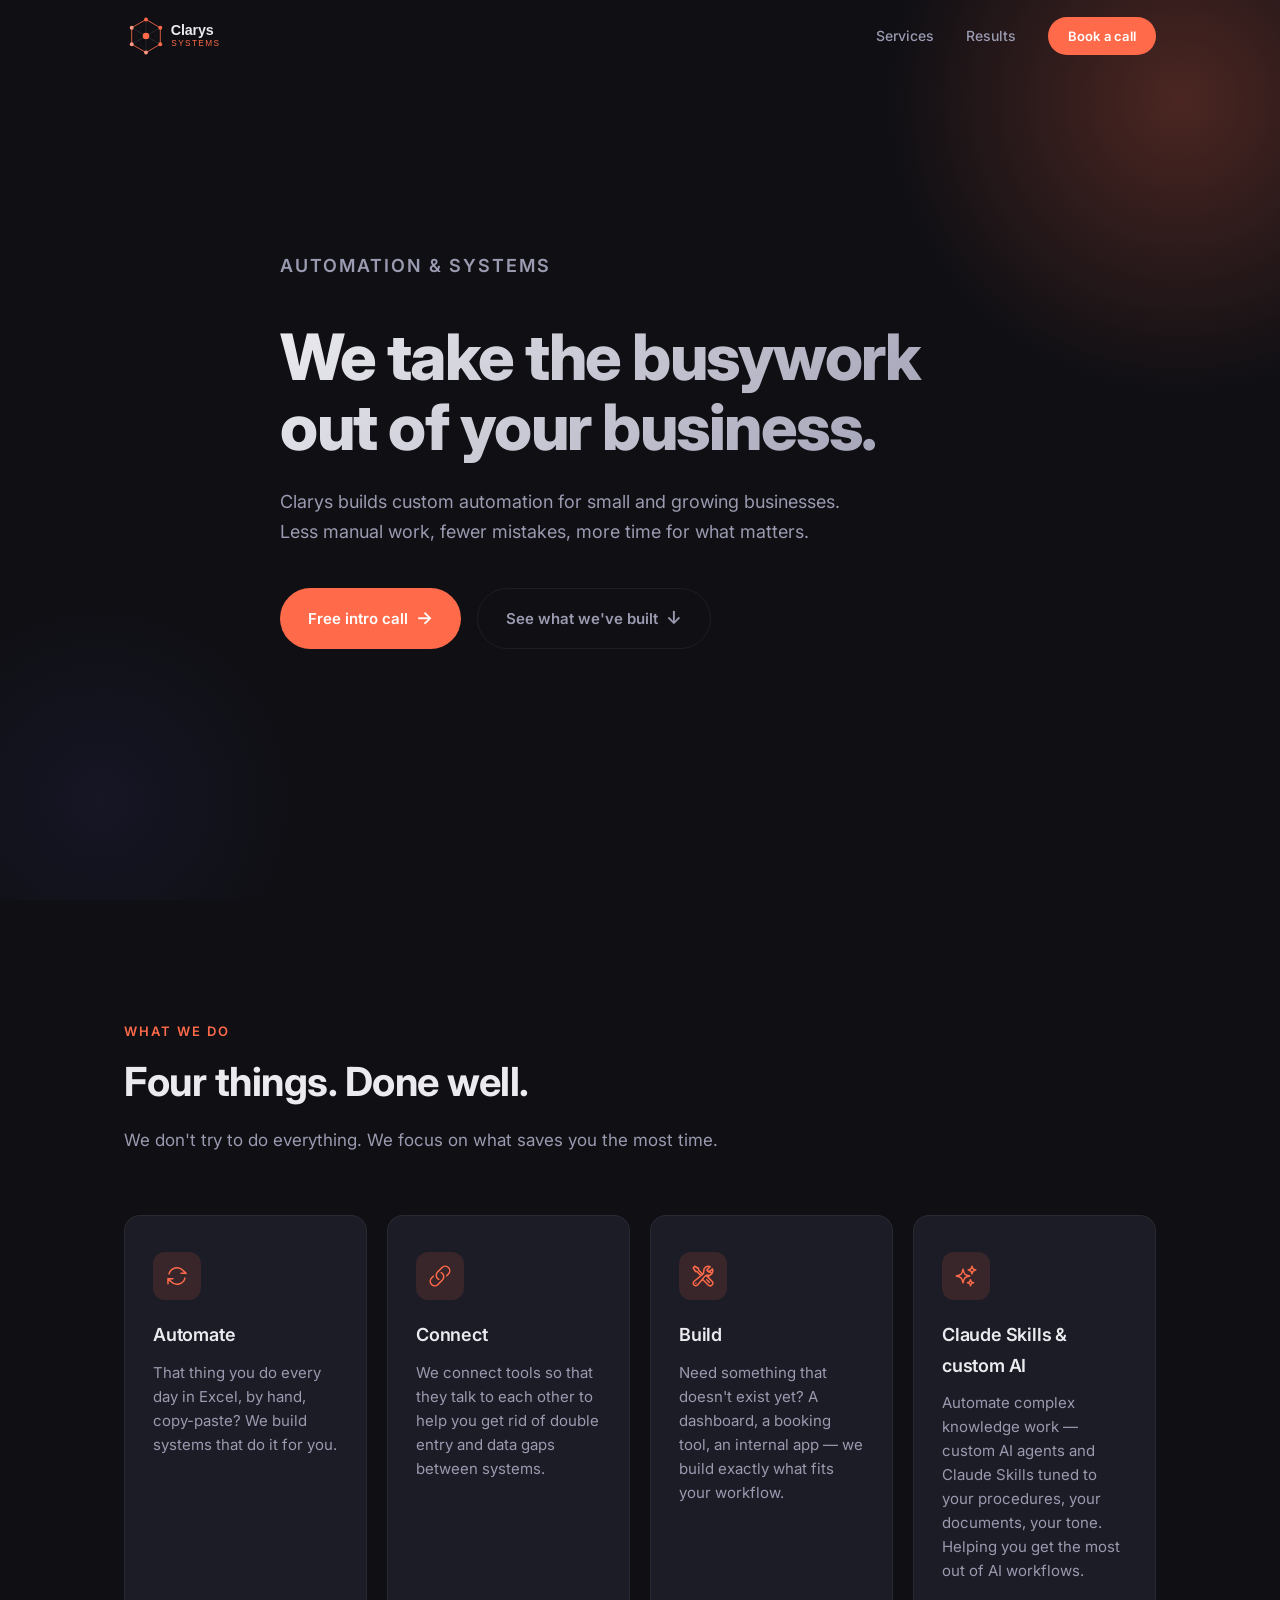
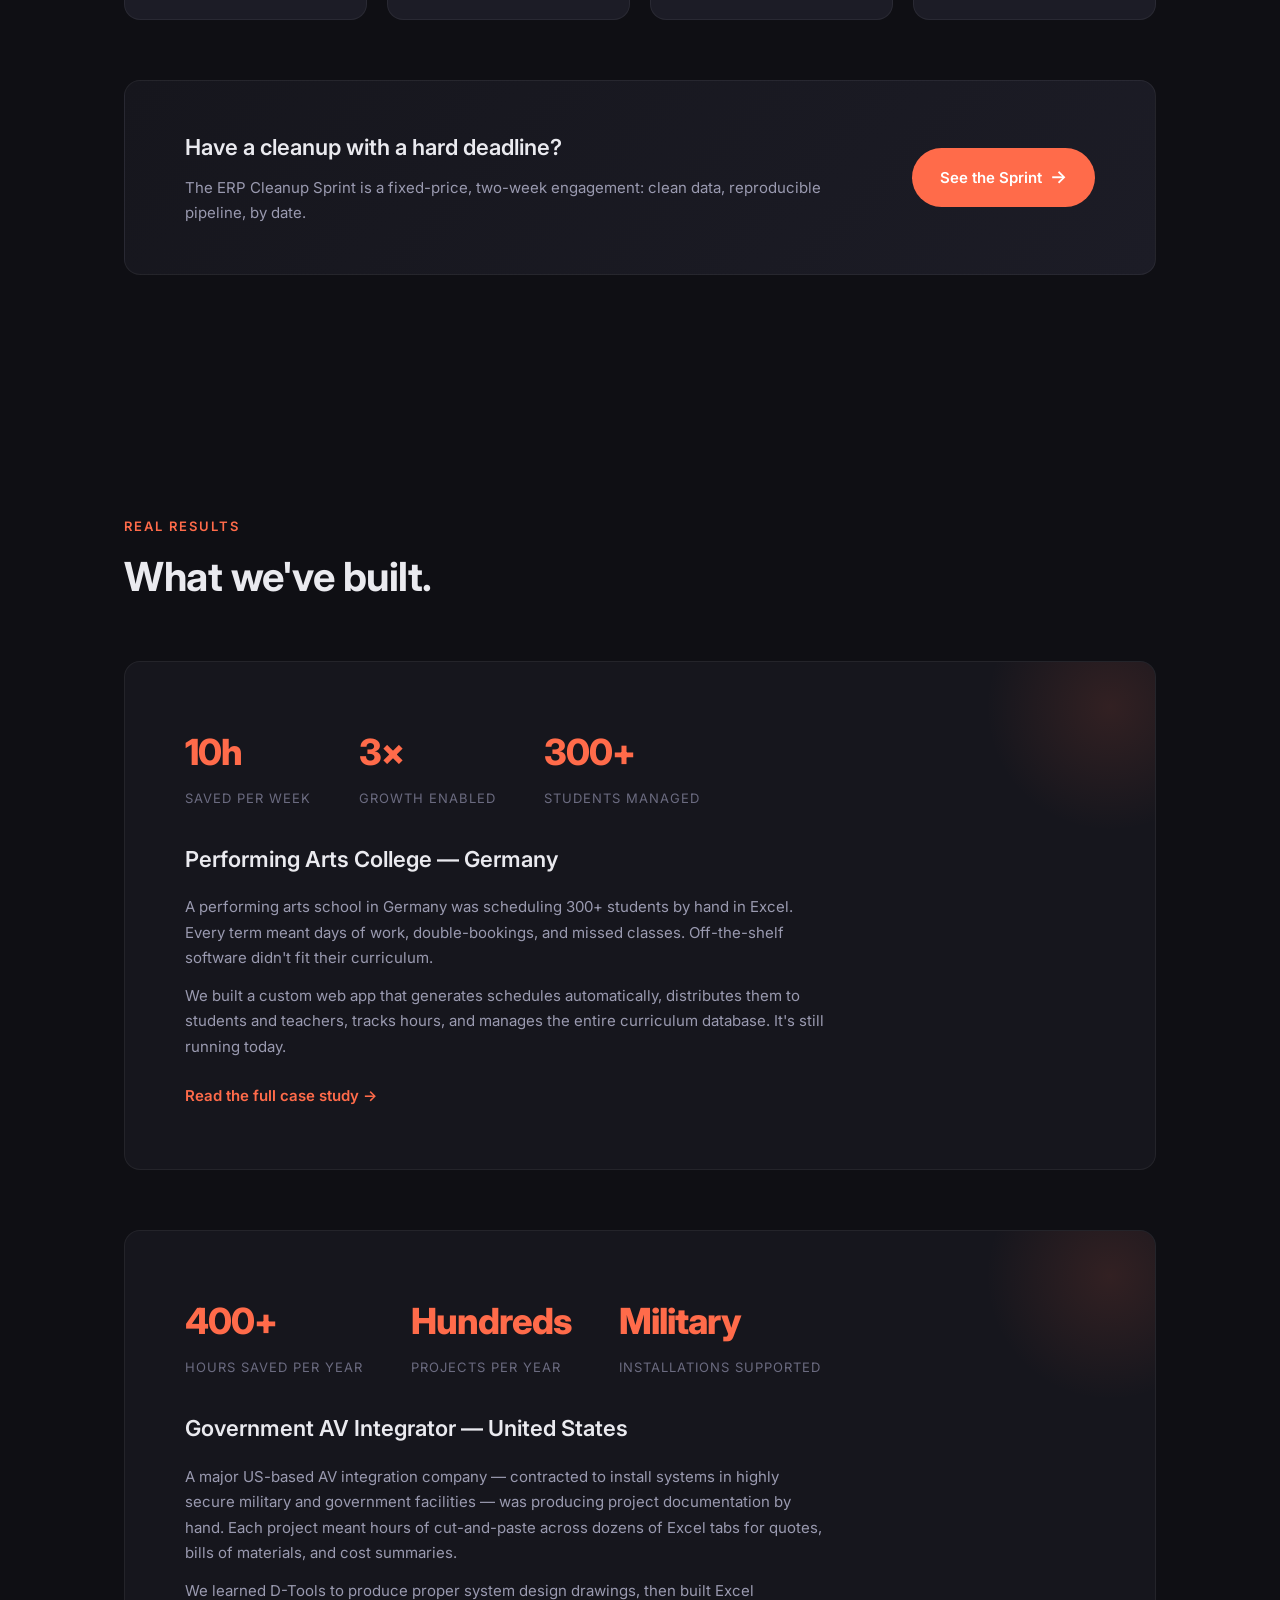
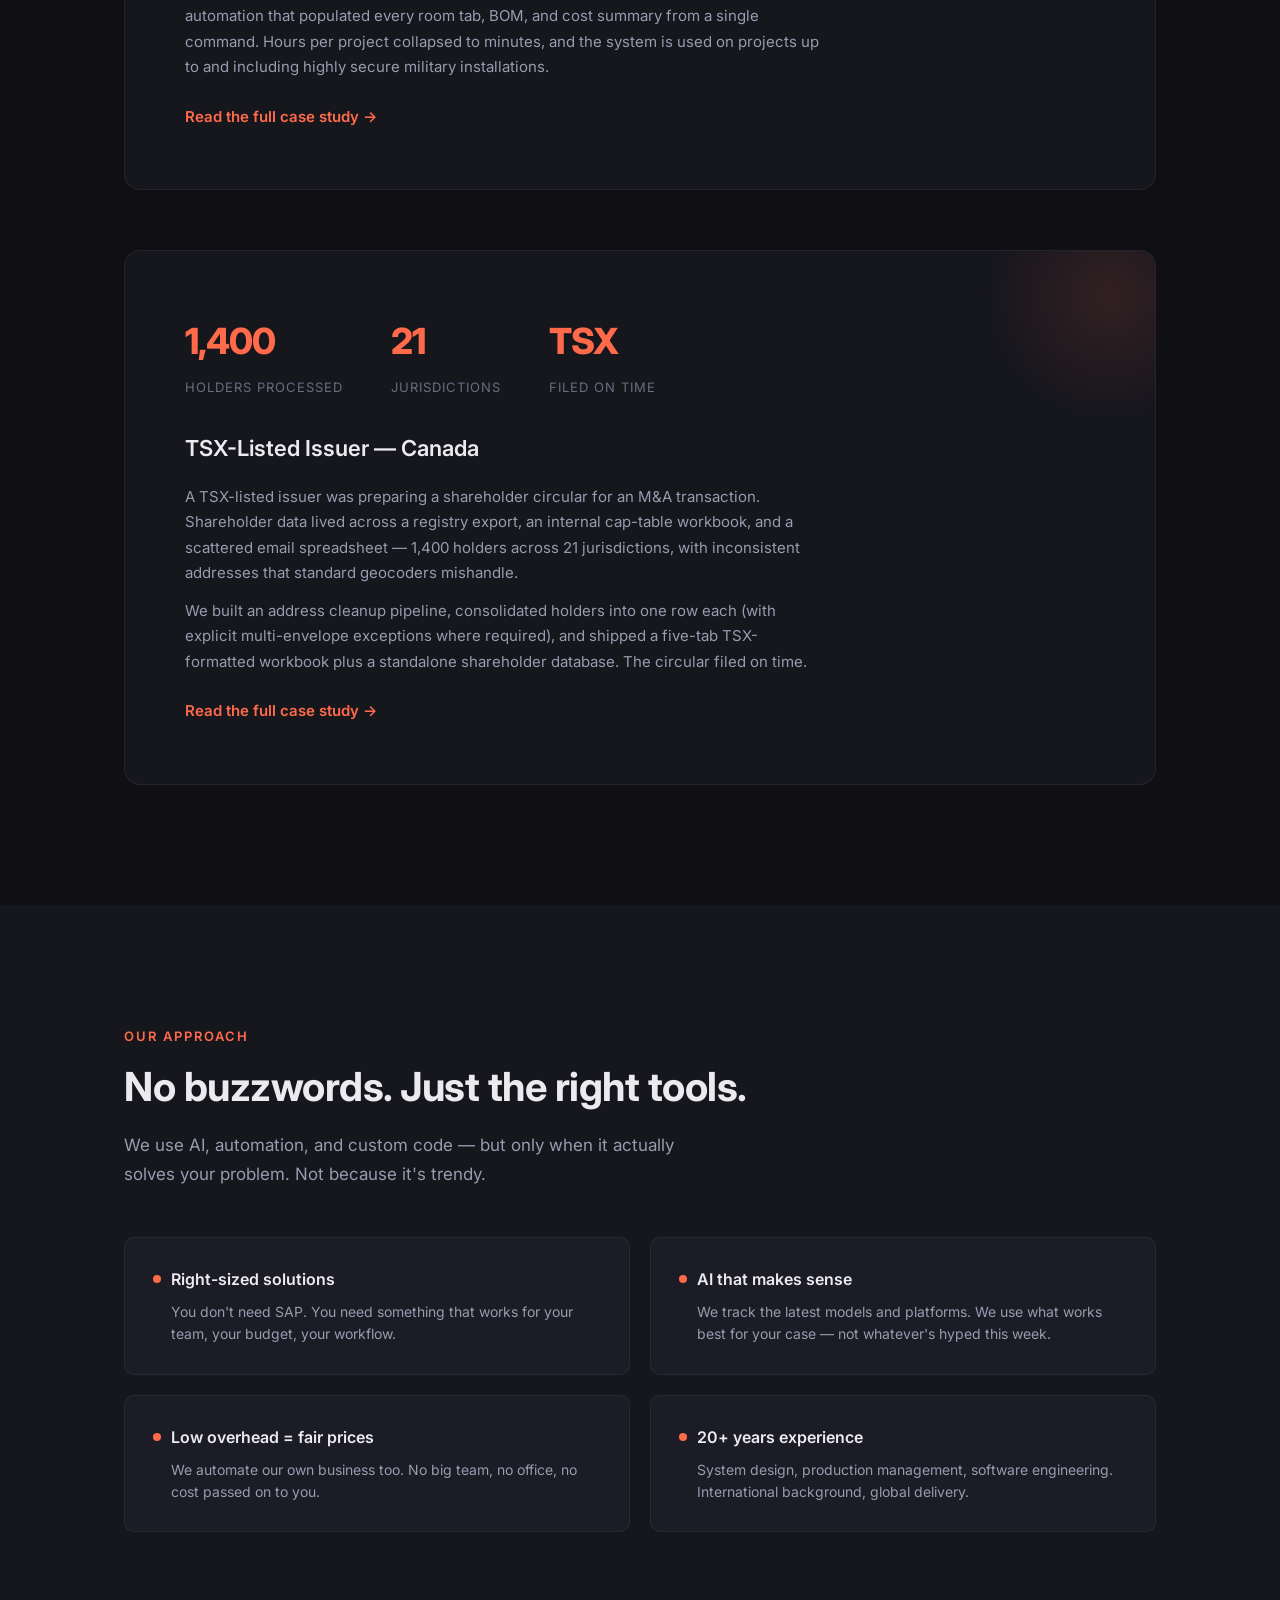
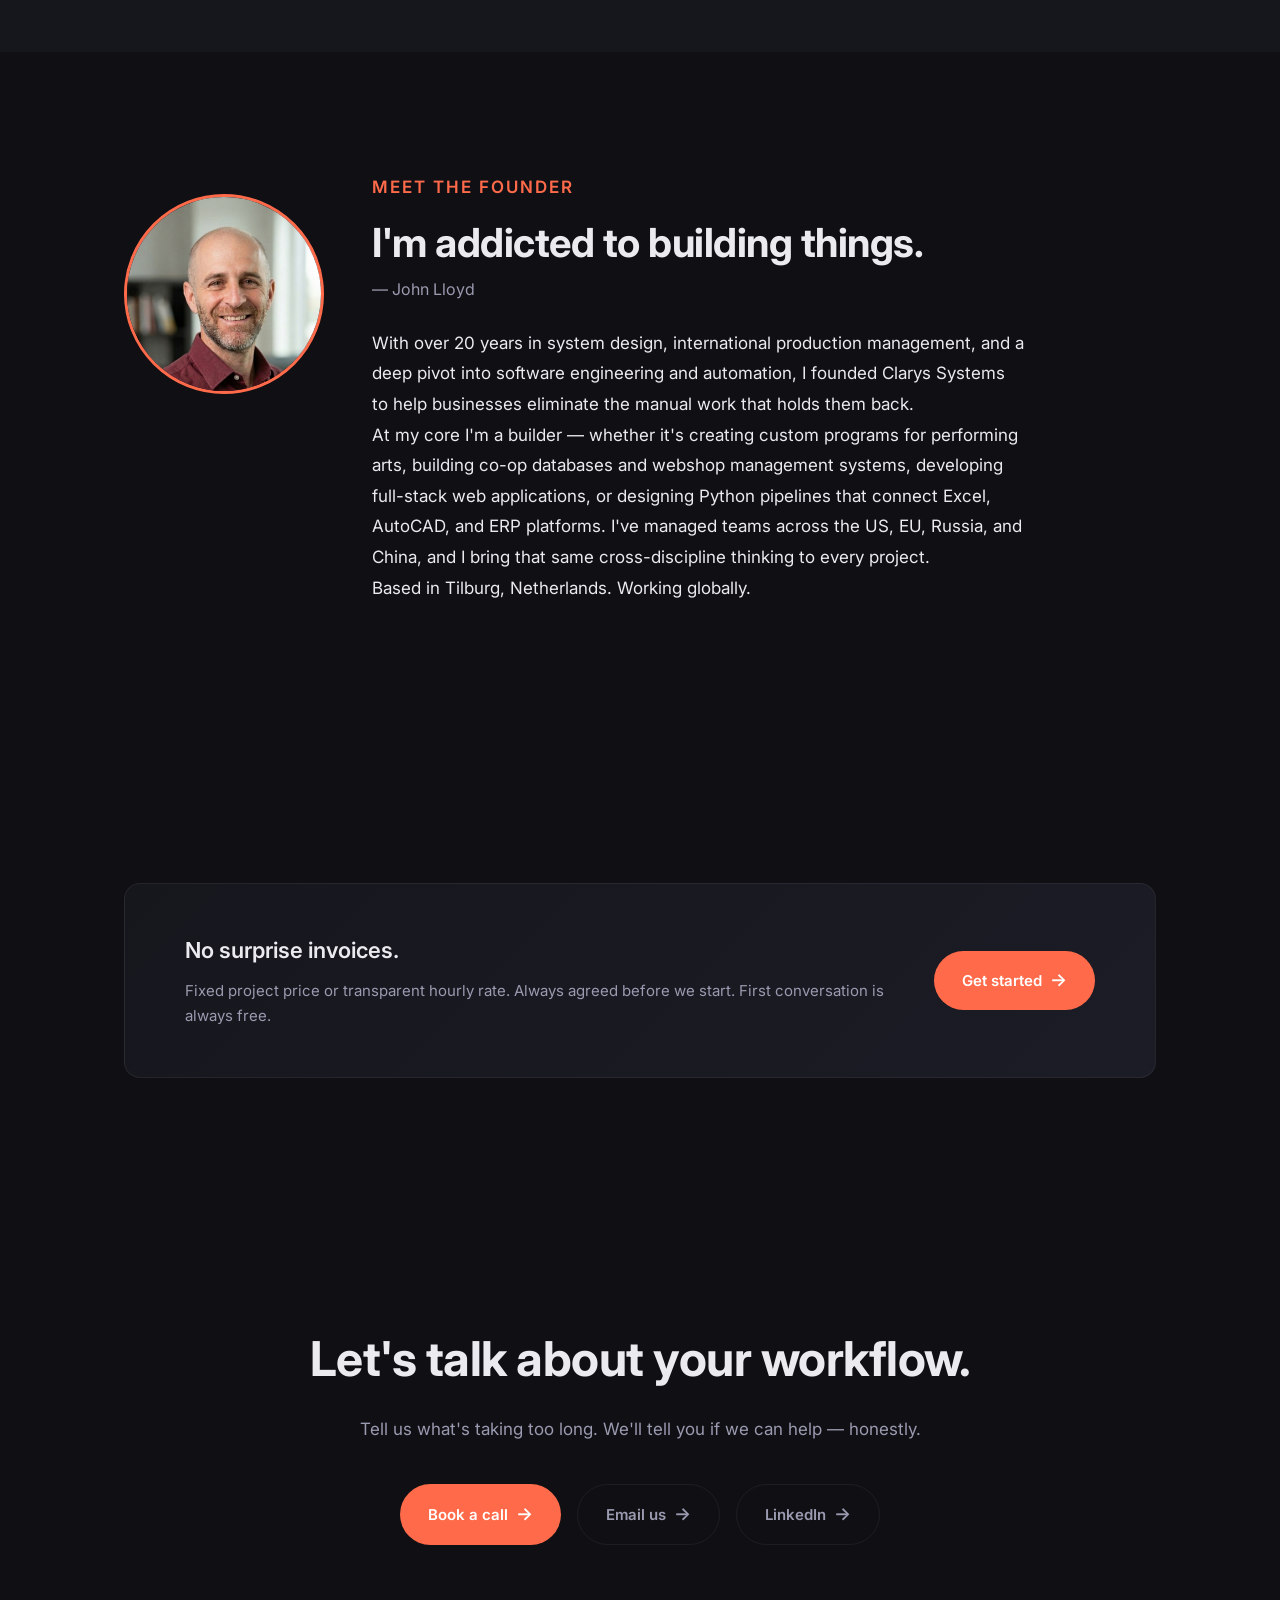
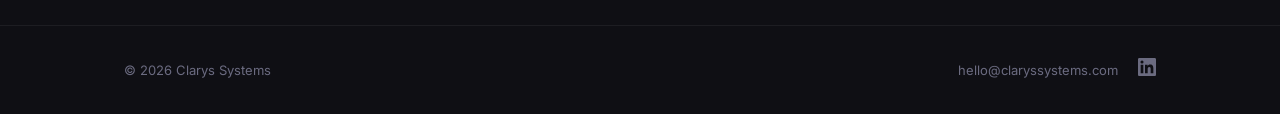
==== commit c970c083: "content: lead Founder section with 'I'm addicted to building things.' keyphrase, name as byline" ====
--- a/index.html
+++ b/index.html
@@ -231,7 +231,8 @@
         </div>
         <div class="founder-text">
           <p class="section-label">Meet the founder</p>
-          <h2>John Lloyd</h2>
+          <h2>I'm addicted to building things.</h2>
+          <p style="color: var(--text-secondary); font-size: 1rem; margin-top: -0.5rem; margin-bottom: 1.5rem;">&mdash; John Lloyd</p>
           <p>With over 20 years in system design, international production management, and a deep pivot into software engineering and automation, I founded Clarys Systems to help businesses eliminate the manual work that holds them back.</p>
           <p>At my core I'm a builder &mdash; whether it's creating custom programs for performing arts, building co-op databases and webshop management systems, developing full-stack web applications, or designing Python pipelines that connect Excel, AutoCAD, and ERP platforms. I've managed teams across the US, EU, Russia, and China, and I bring that same cross-discipline thinking to every project.</p>
           <p>Based in Tilburg, Netherlands. Working globally.</p>
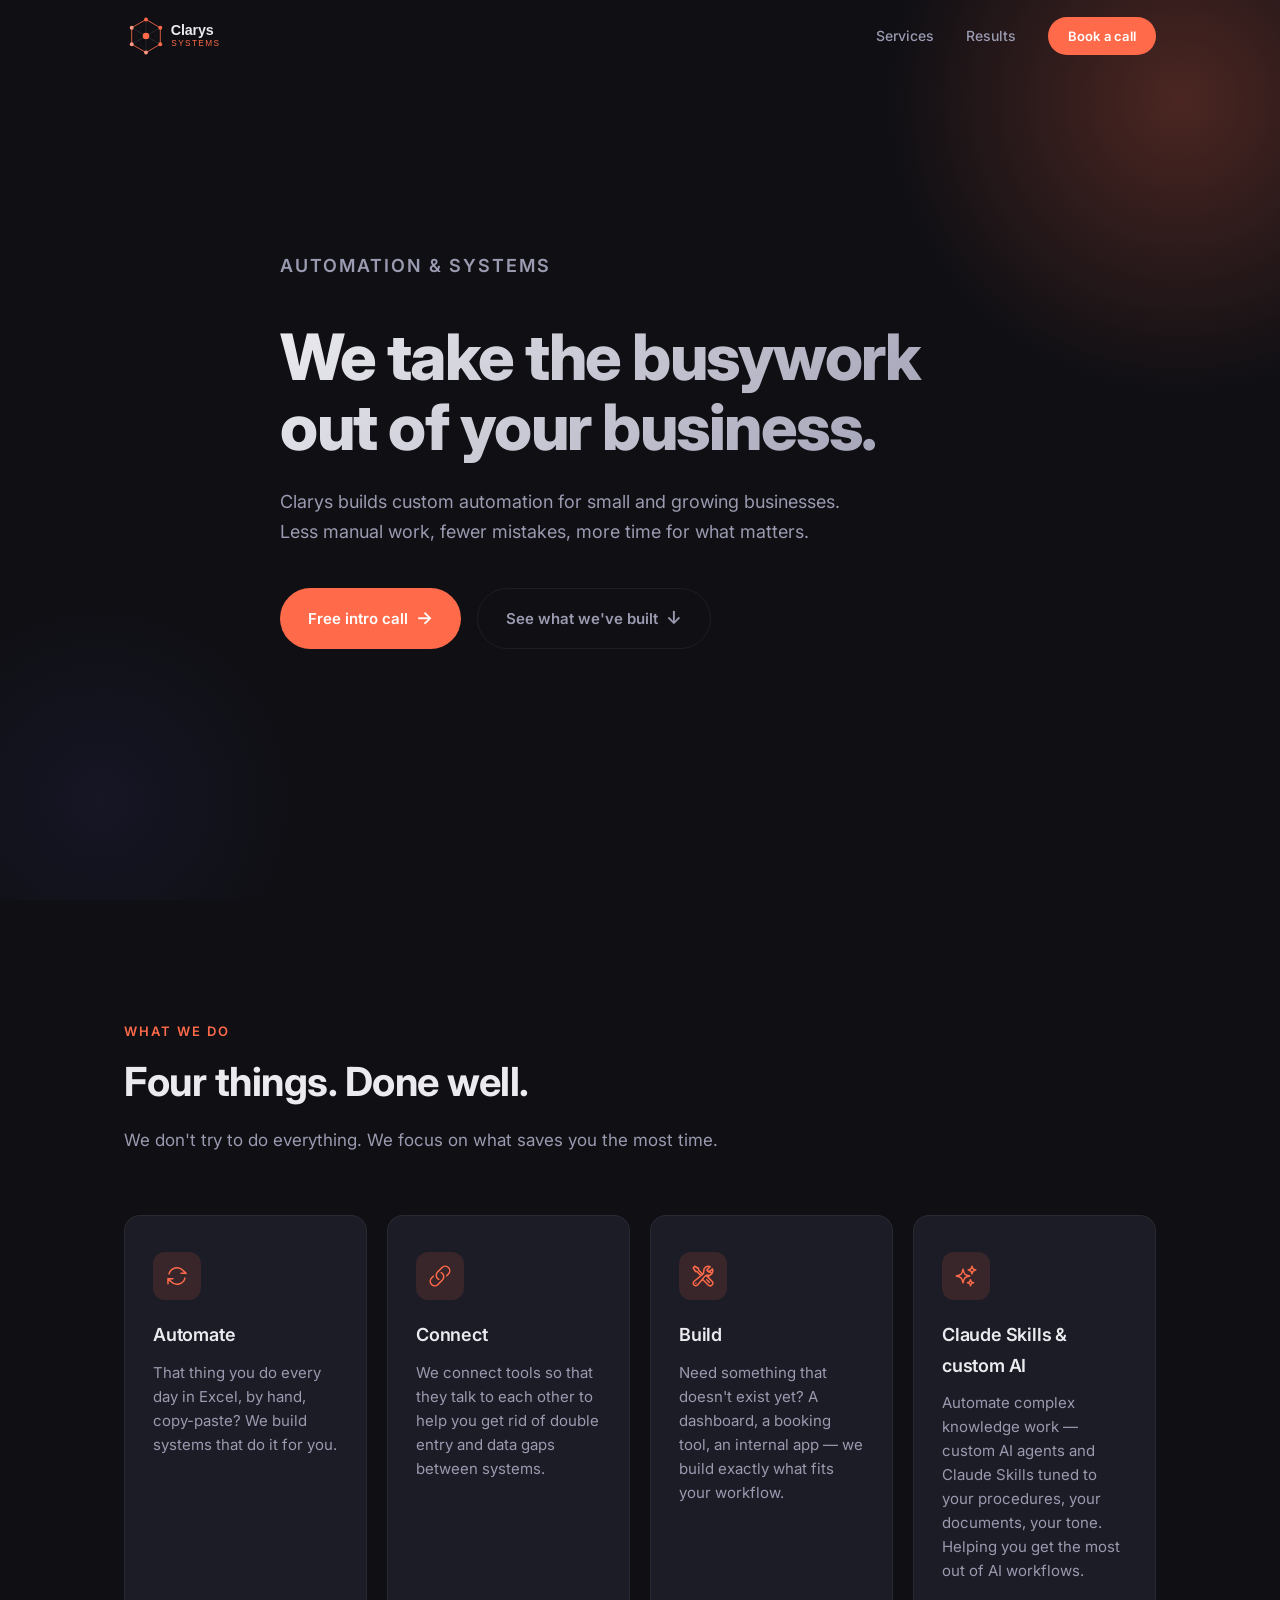
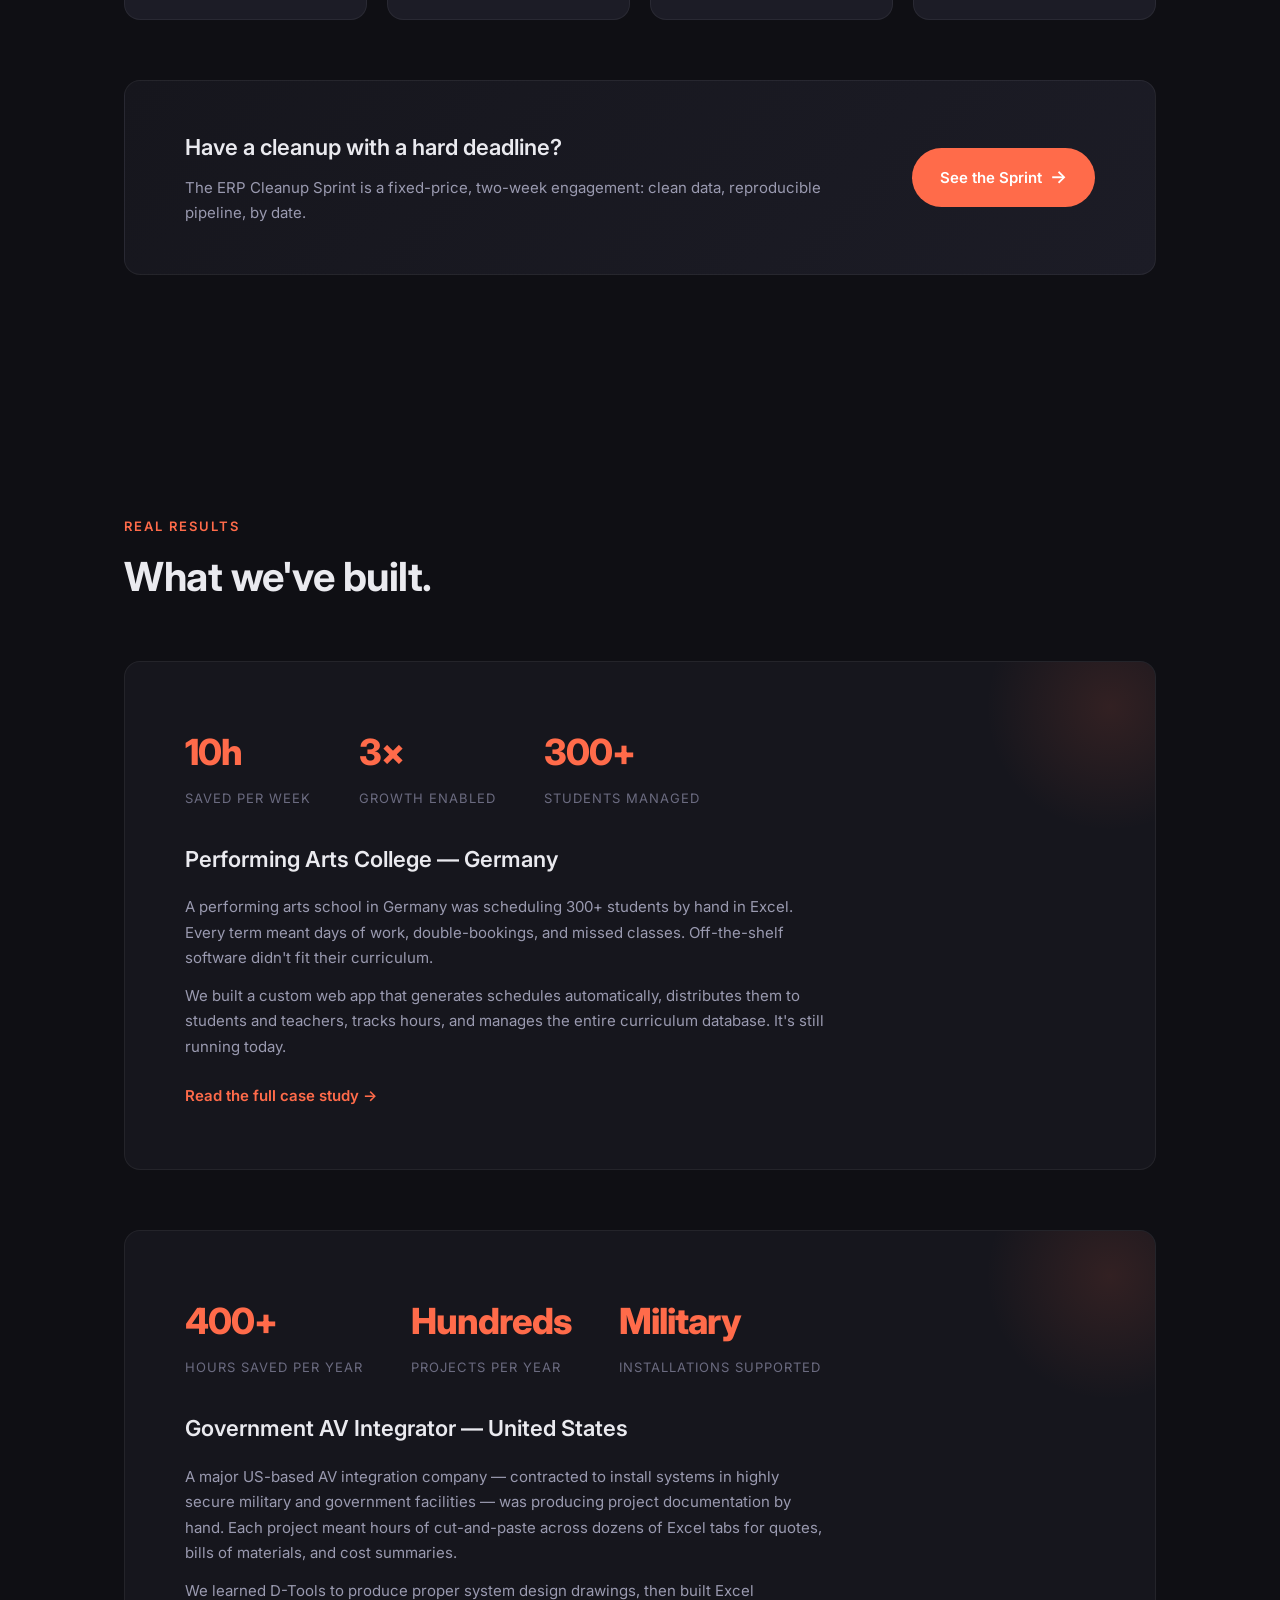
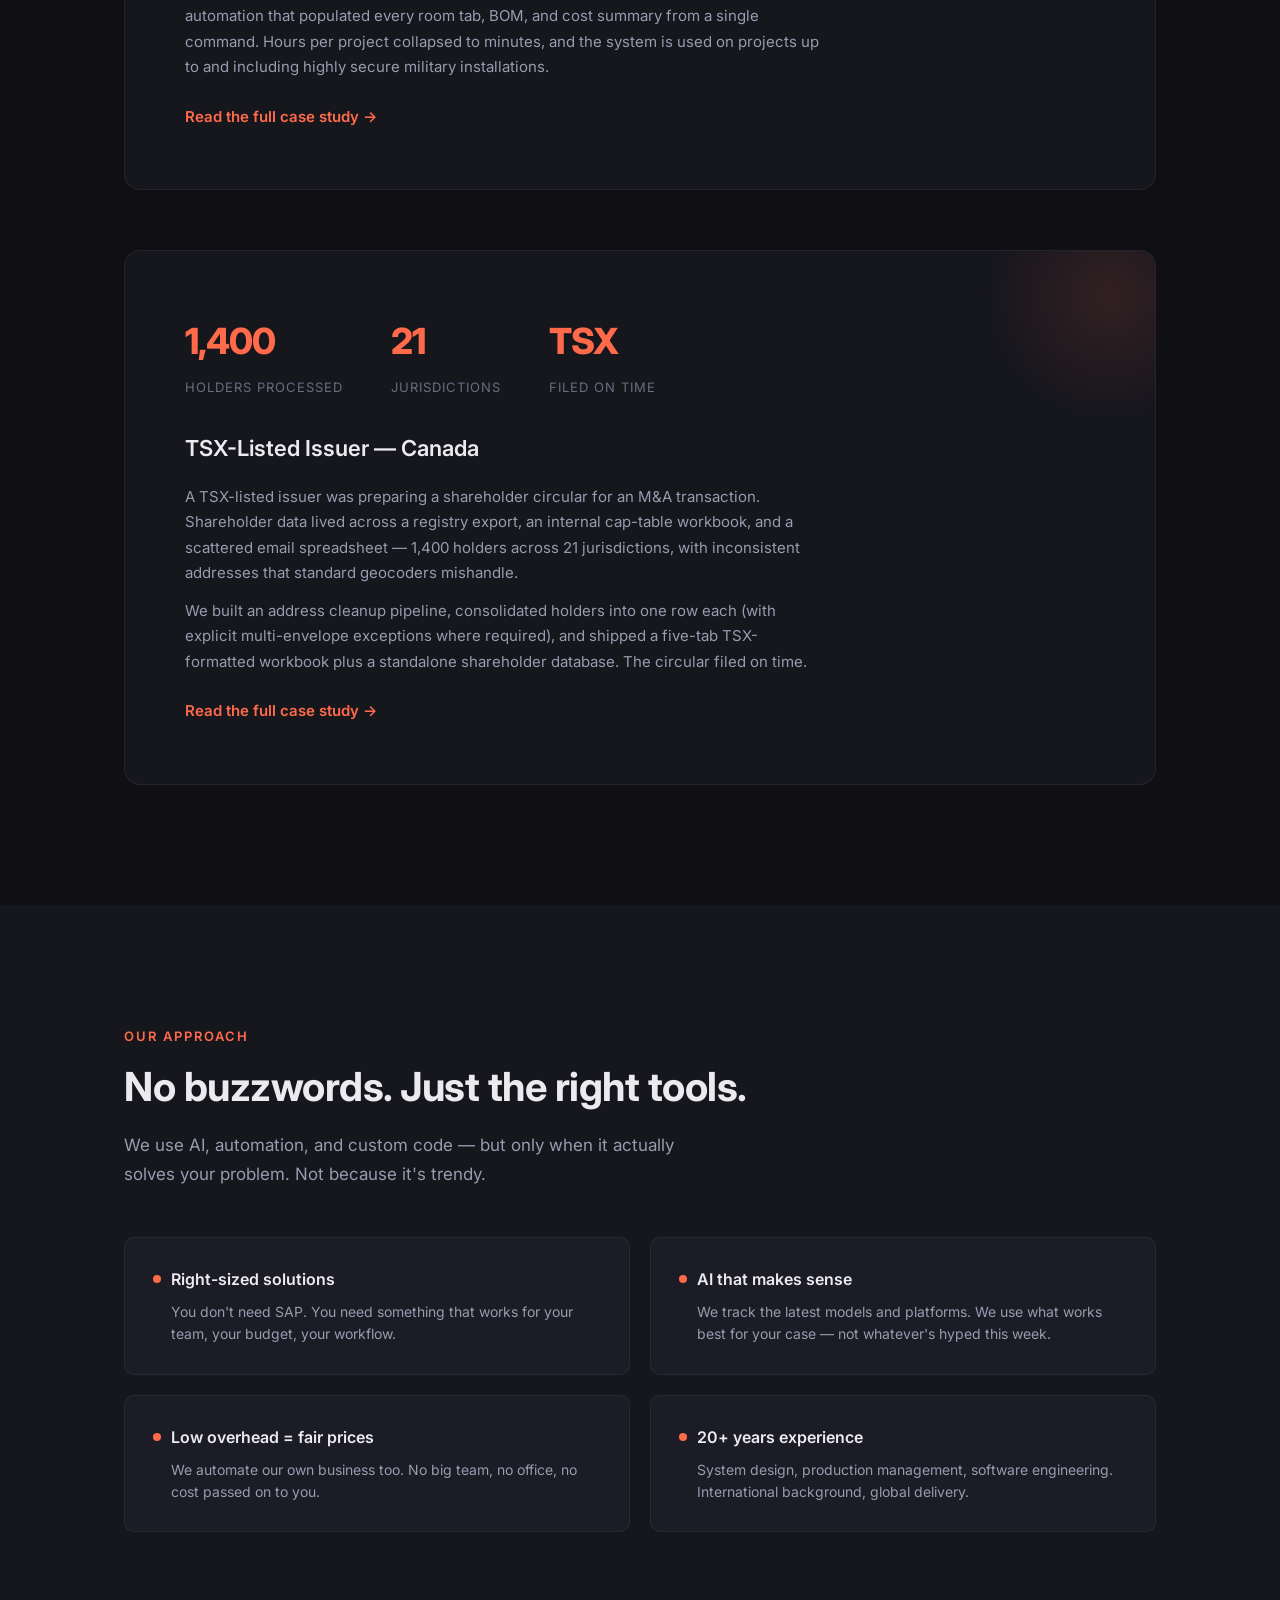
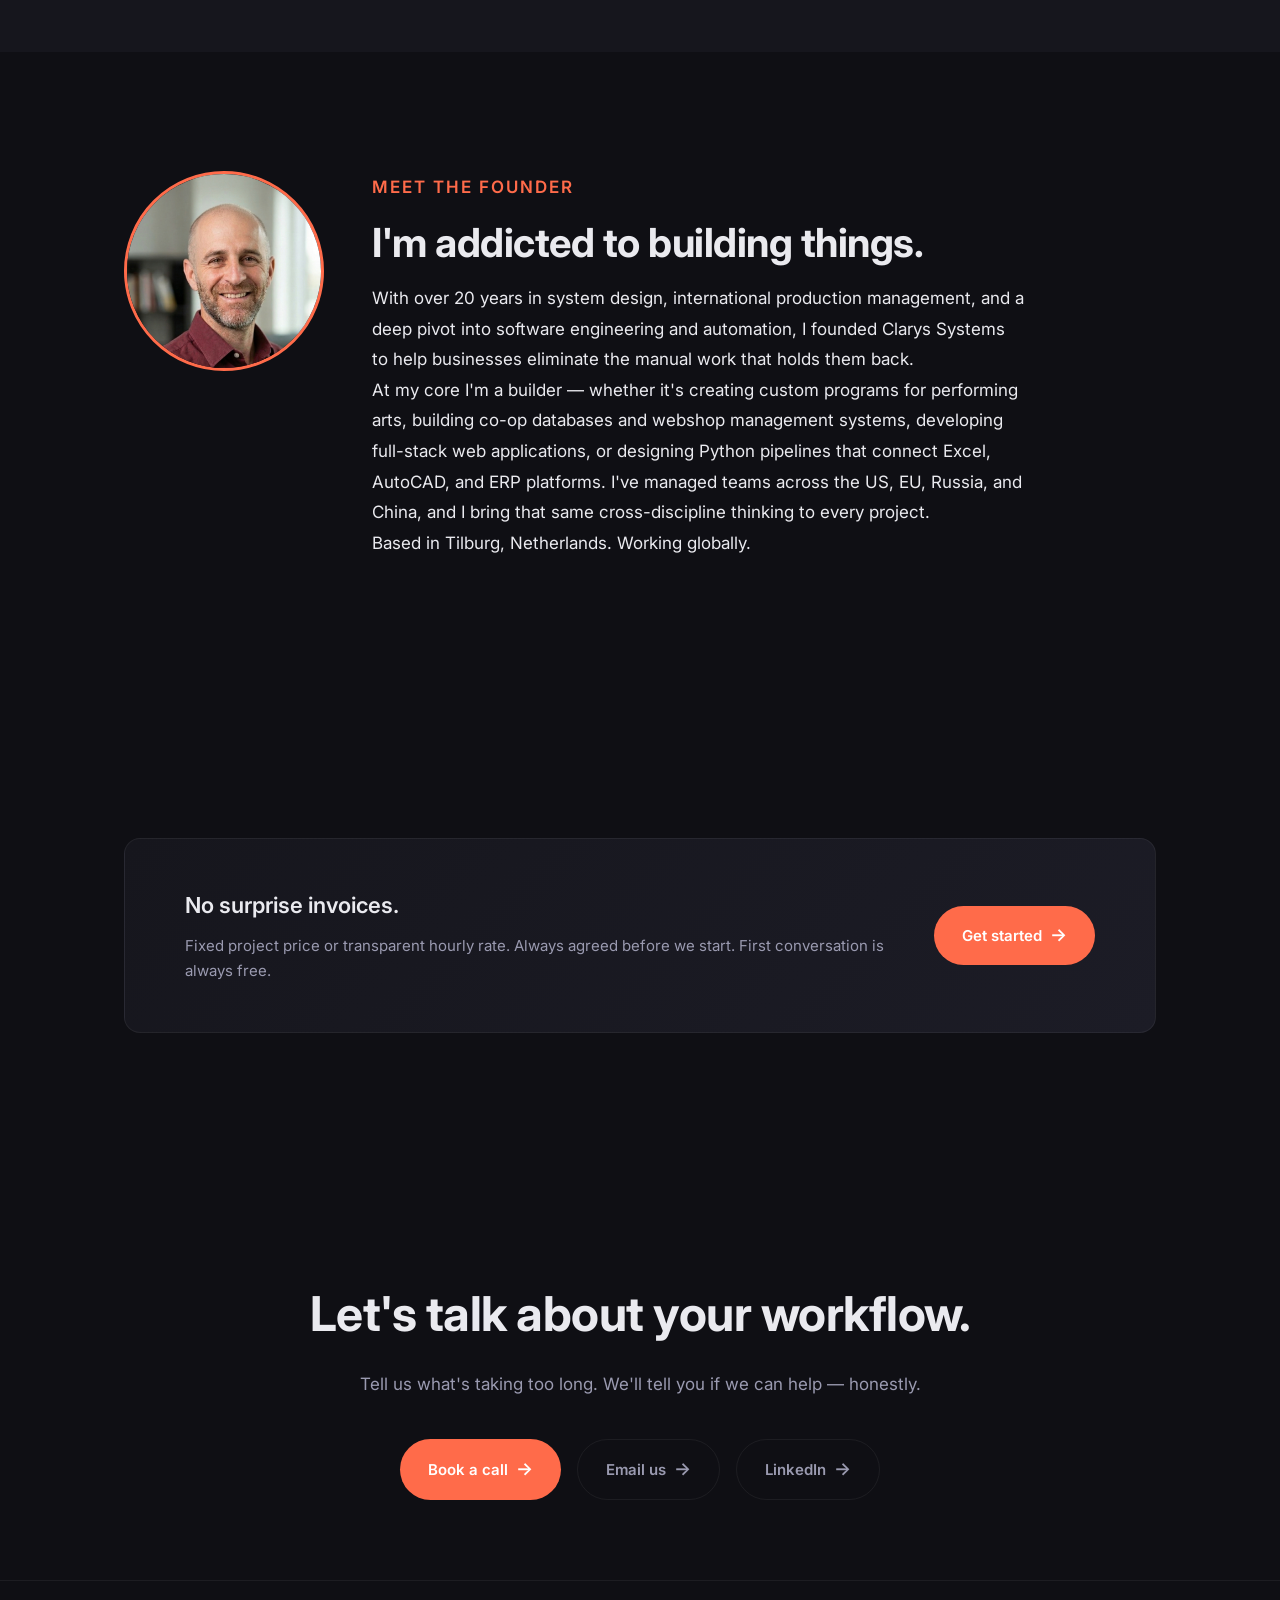
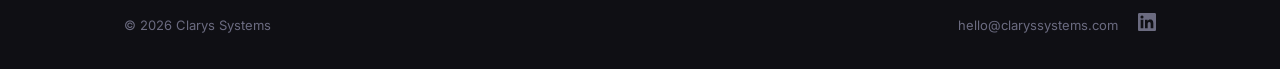
==== commit 061ab624: "content: remove '— John Lloyd' byline from Founder section" ====
--- a/index.html
+++ b/index.html
@@ -232,7 +232,6 @@
         <div class="founder-text">
           <p class="section-label">Meet the founder</p>
           <h2>I'm addicted to building things.</h2>
-          <p style="color: var(--text-secondary); font-size: 1rem; margin-top: -0.5rem; margin-bottom: 1.5rem;">&mdash; John Lloyd</p>
           <p>With over 20 years in system design, international production management, and a deep pivot into software engineering and automation, I founded Clarys Systems to help businesses eliminate the manual work that holds them back.</p>
           <p>At my core I'm a builder &mdash; whether it's creating custom programs for performing arts, building co-op databases and webshop management systems, developing full-stack web applications, or designing Python pipelines that connect Excel, AutoCAD, and ERP platforms. I've managed teams across the US, EU, Russia, and China, and I bring that same cross-discipline thinking to every project.</p>
           <p>Based in Tilburg, Netherlands. Working globally.</p>
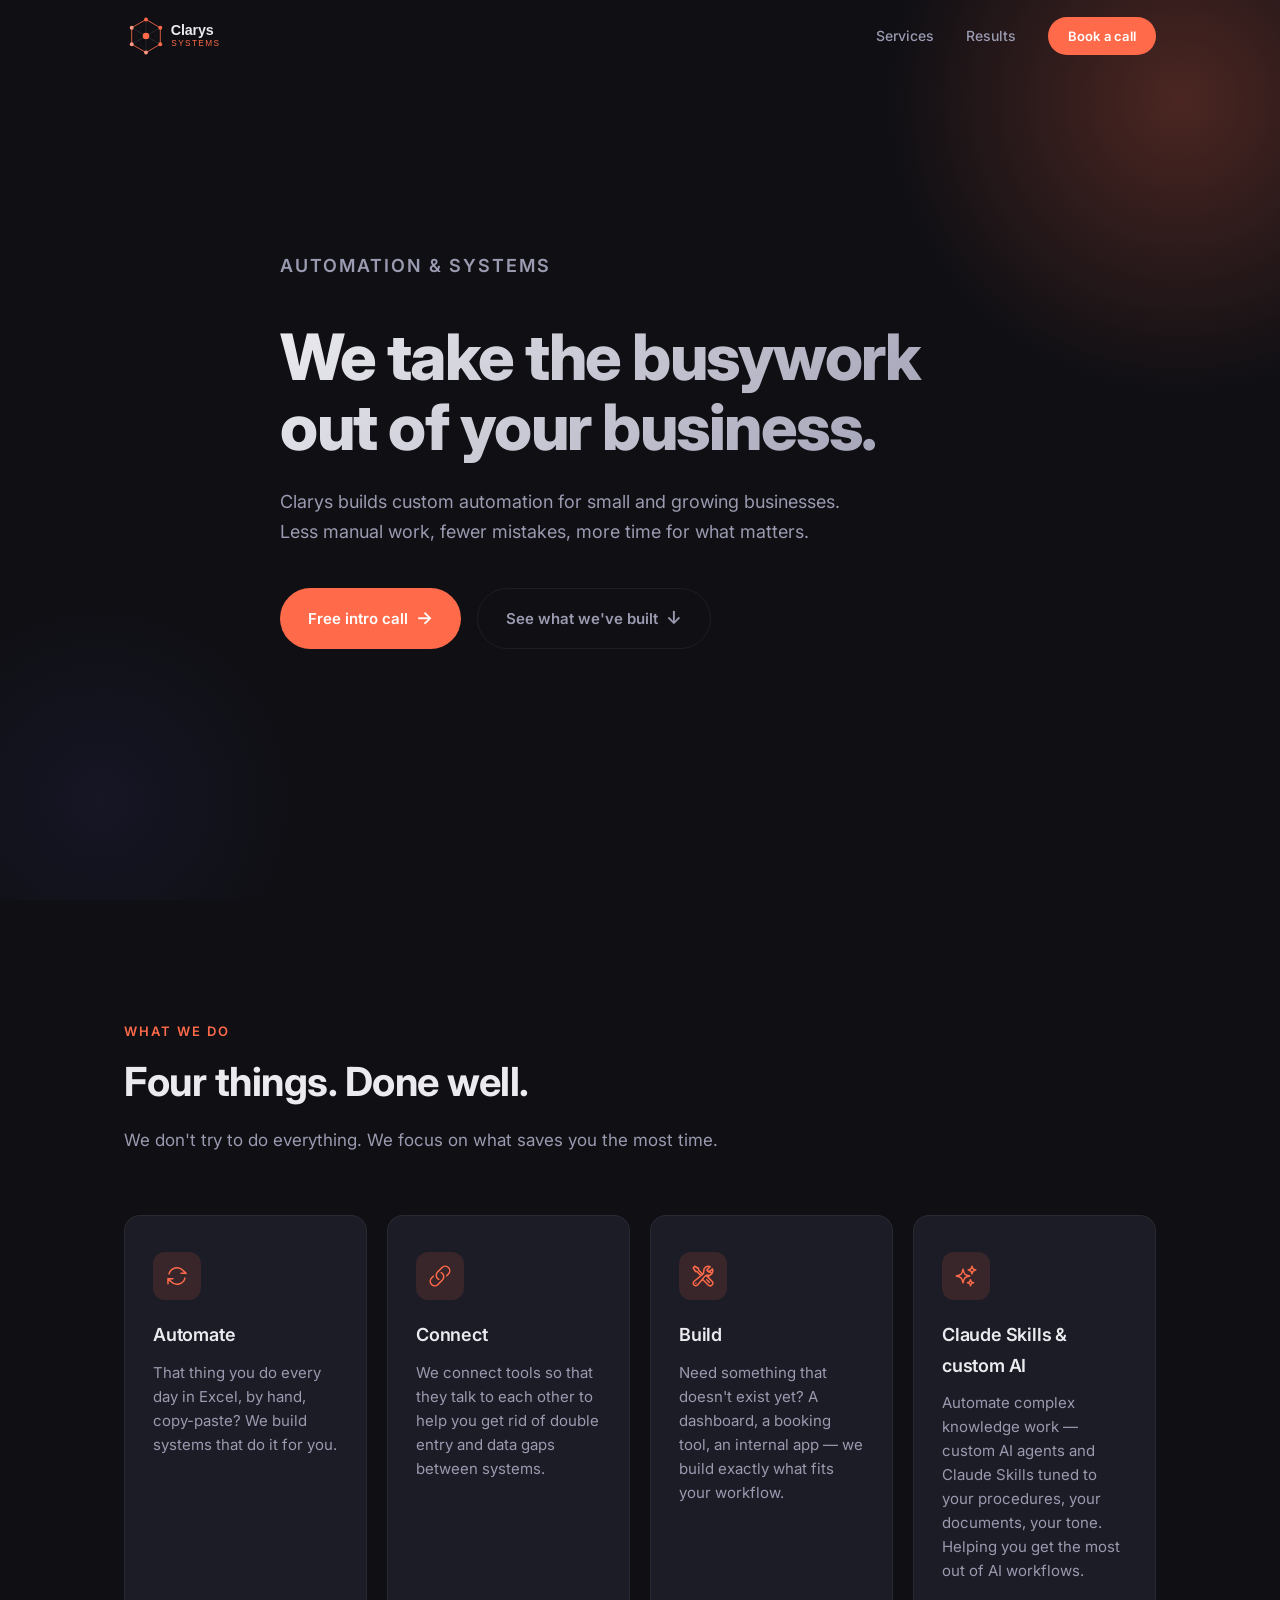
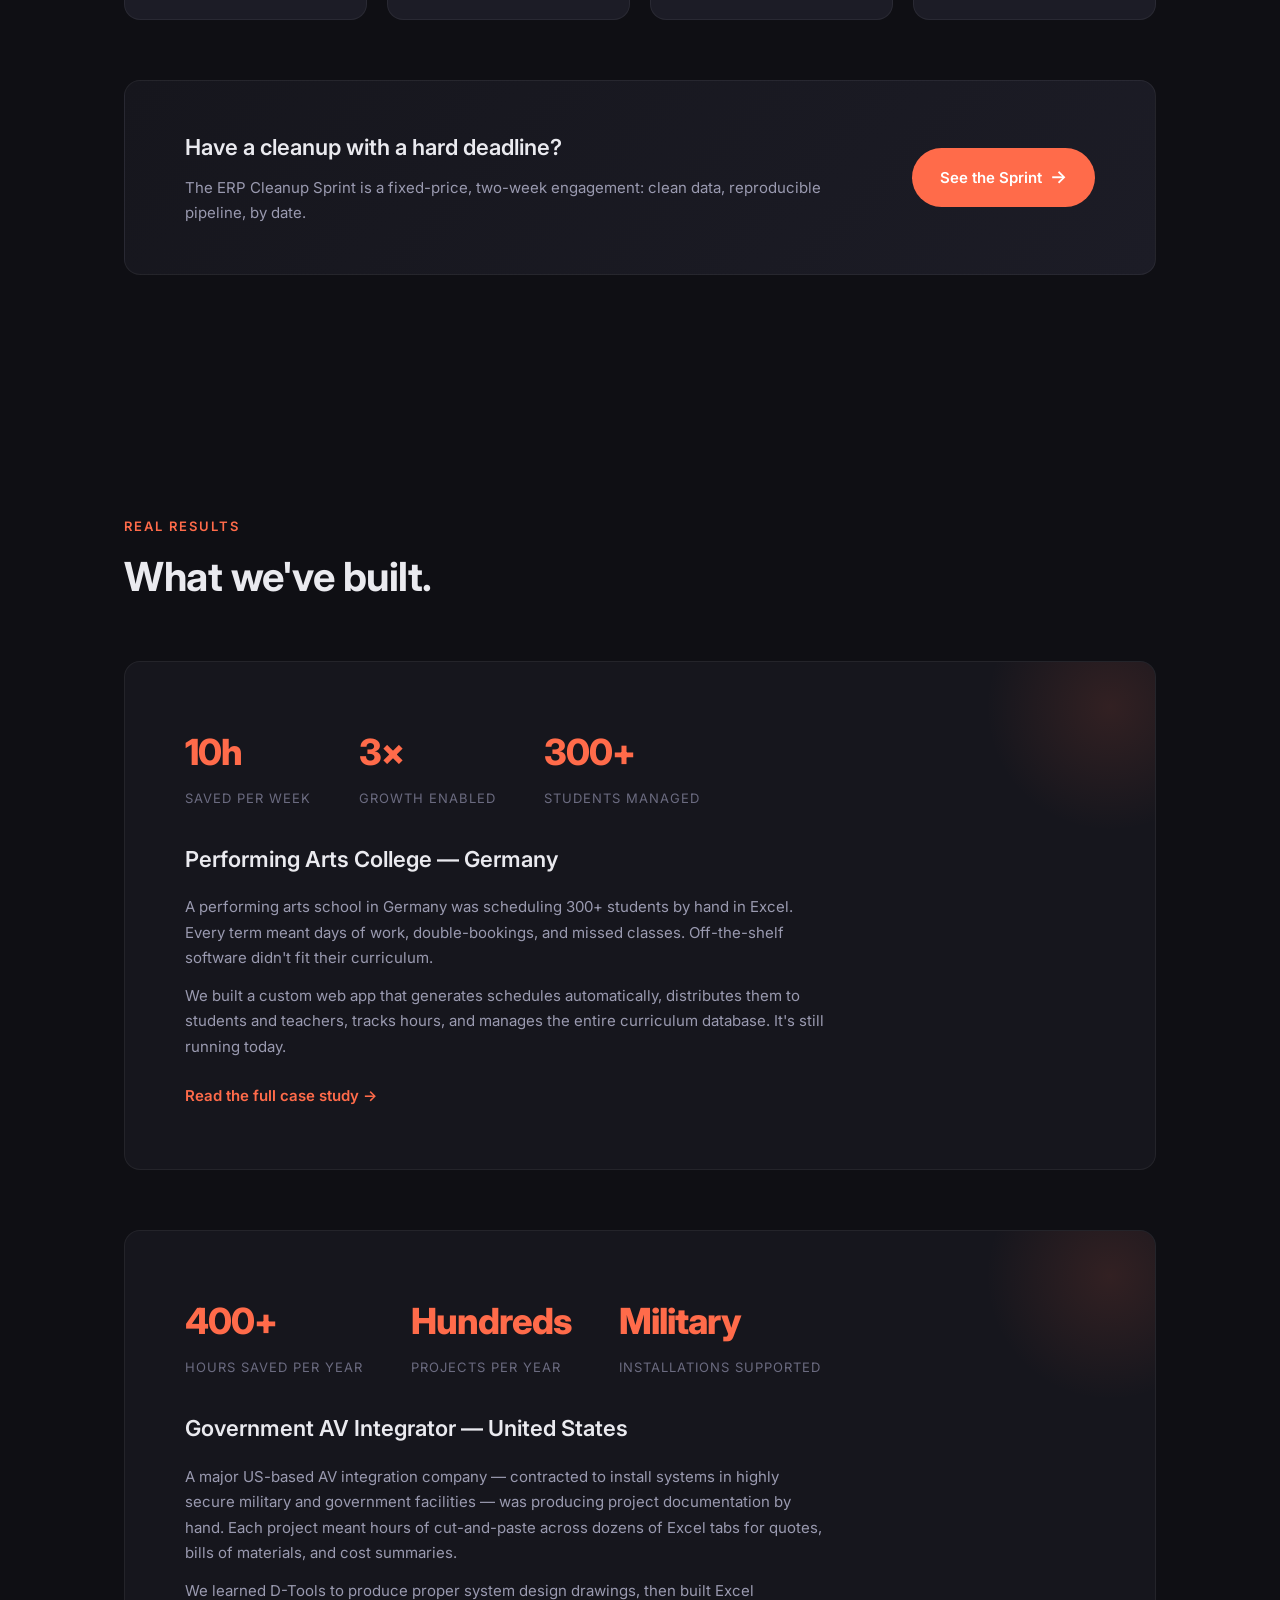
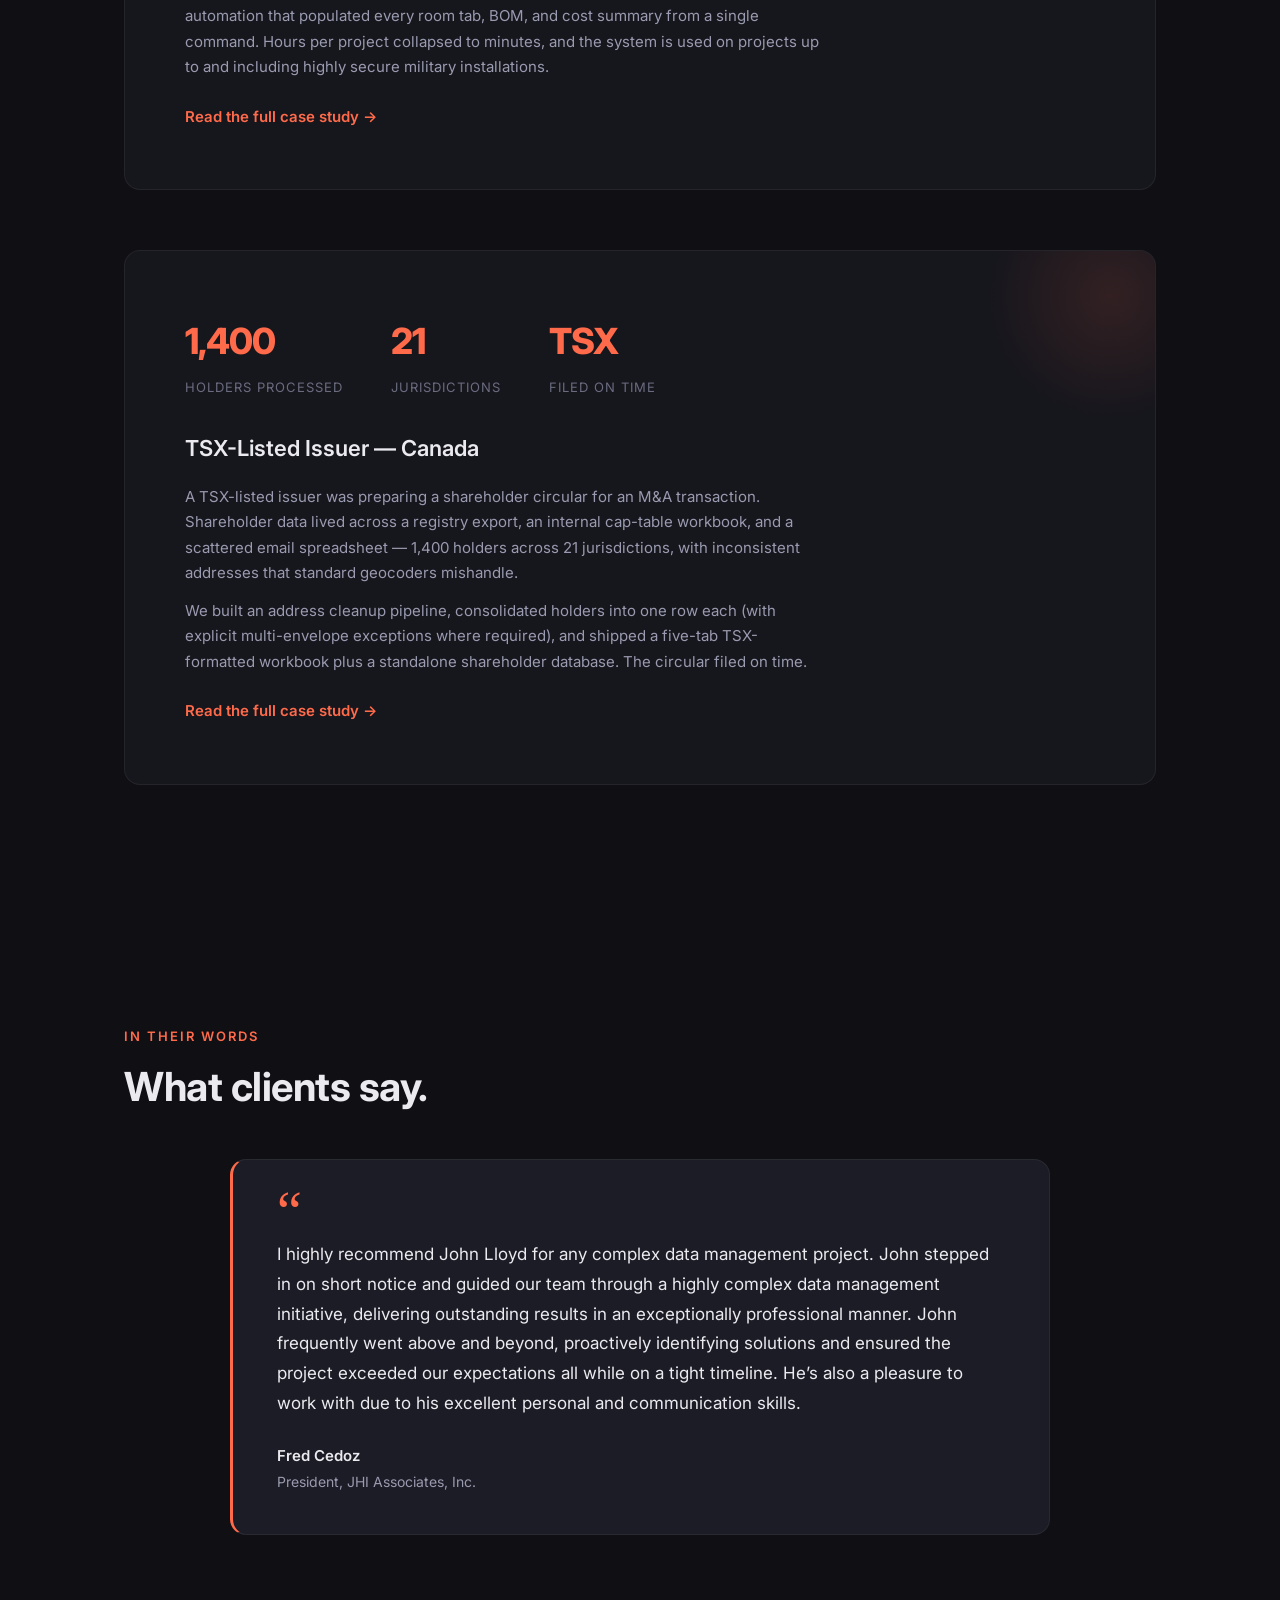
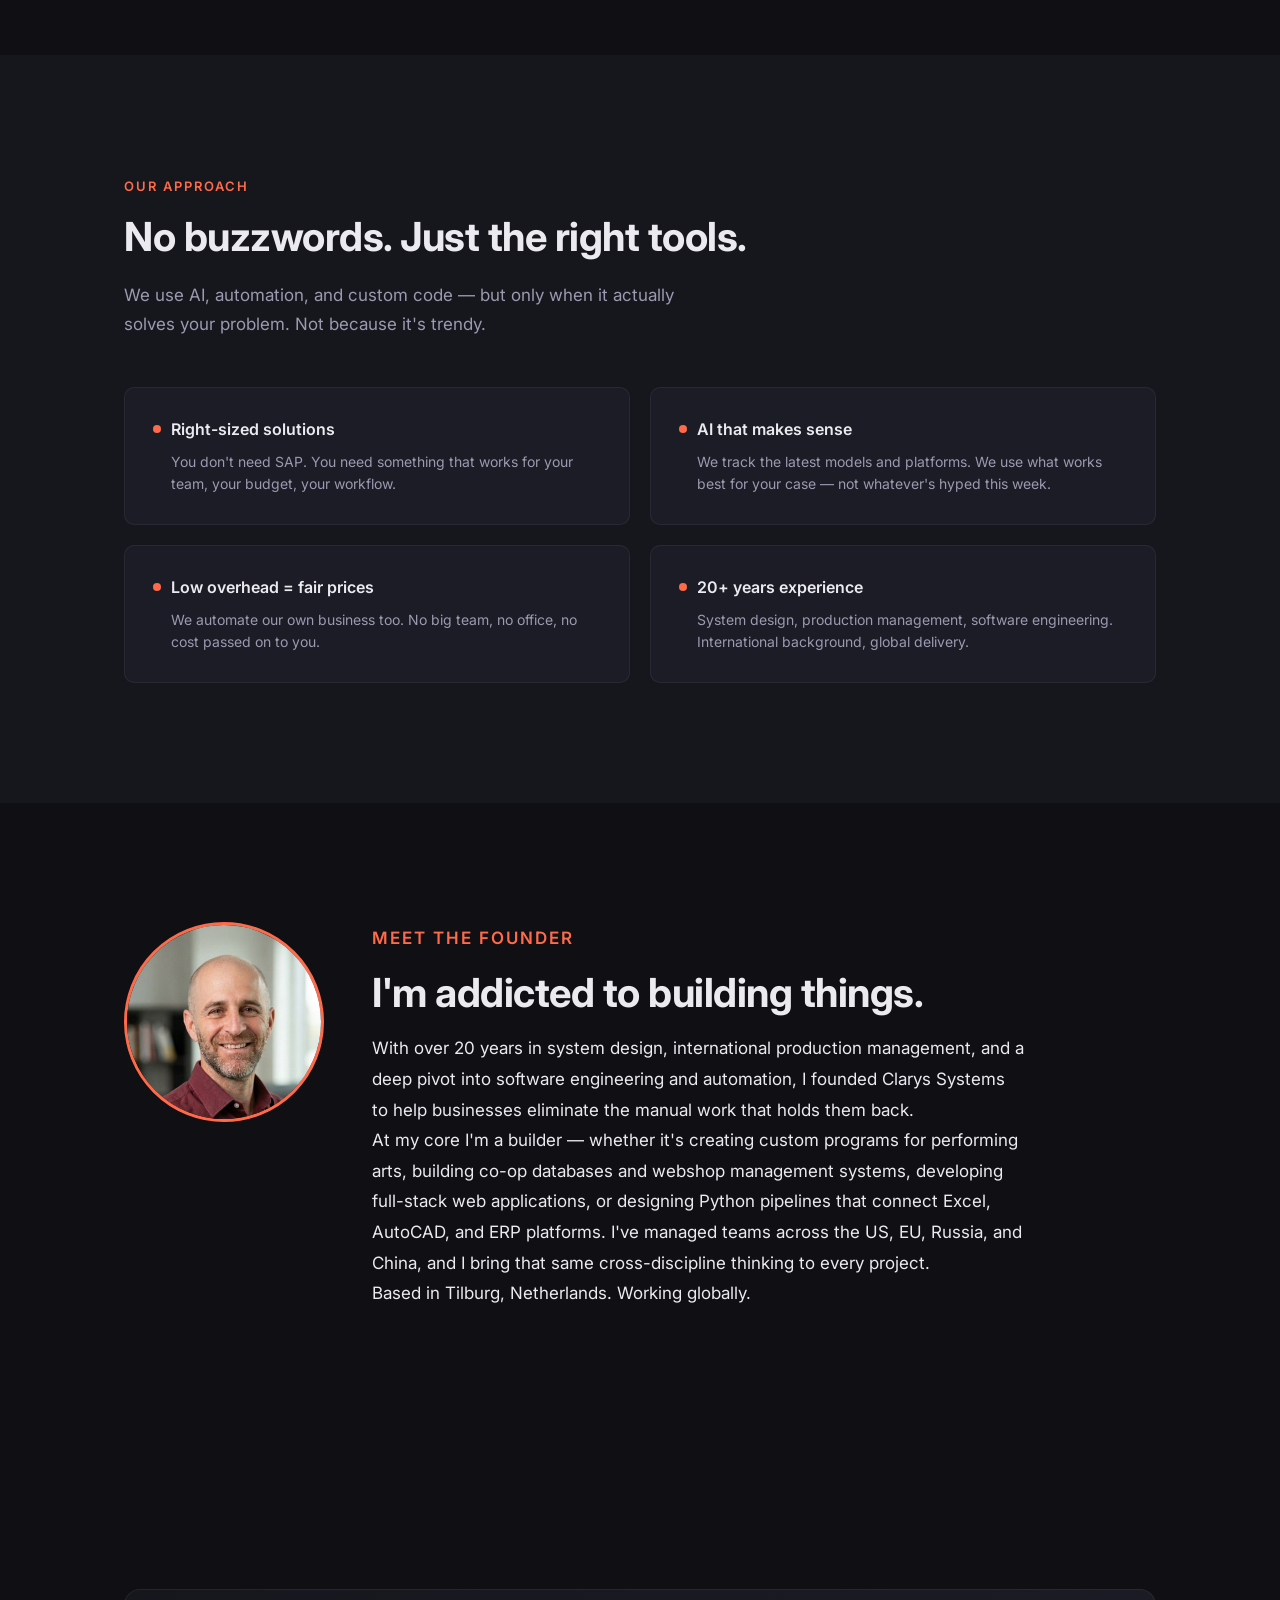
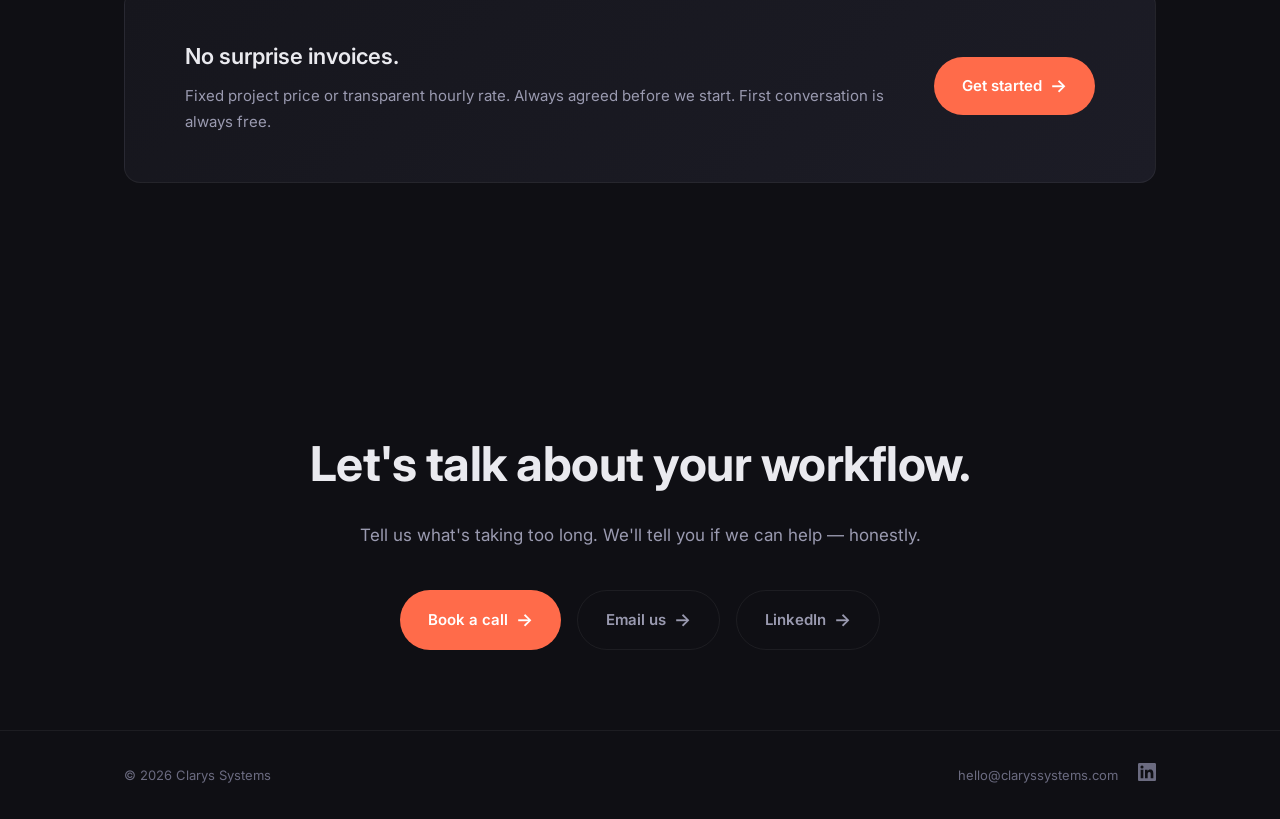
==== commit 69500791: "content: add Testimonials section with Fred Cedoz quote (JHI Associates) Adds a new #testimonials se" ====
--- a/index.html
+++ b/index.html
@@ -193,6 +193,28 @@
     </div>
   </section>
 
+  <!-- TESTIMONIALS -->
+  <section class="section" id="testimonials">
+    <div class="container">
+      <div class="fade-up">
+        <p class="section-label">In their words</p>
+        <h2>What clients say.</h2>
+      </div>
+      <div class="testimonials-grid stagger">
+        <figure class="testimonial fade-up">
+          <span class="testimonial-mark" aria-hidden="true">&ldquo;</span>
+          <blockquote class="testimonial-quote">
+            I highly recommend John Lloyd for any complex data management project. John stepped in on short notice and guided our team through a highly complex data management initiative, delivering outstanding results in an exceptionally professional manner. John frequently went above and beyond, proactively identifying solutions and ensured the project exceeded our expectations all while on a tight timeline. He&rsquo;s also a pleasure to work with due to his excellent personal and communication skills.
+          </blockquote>
+          <figcaption class="testimonial-cite">
+            <span class="testimonial-cite-name">Fred Cedoz</span>
+            <span class="testimonial-cite-title">President, JHI Associates, Inc.</span>
+          </figcaption>
+        </figure>
+      </div>
+    </div>
+  </section>
+
   <!-- APPROACH -->
   <section class="section" style="background: var(--bg-secondary);">
     <div class="container">
--- a/css/landing.css
+++ b/css/landing.css
@@ -532,6 +532,72 @@
   max-width: 640px;
 }
 
+/* --- Testimonials --- */
+.testimonials-grid {
+  display: grid;
+  gap: 24px;
+  margin-top: 48px;
+  justify-items: stretch;
+}
+
+.testimonial {
+  background: var(--bg-card);
+  border: 1px solid var(--border);
+  border-left: 3px solid var(--accent);
+  border-radius: var(--radius);
+  padding: 40px 44px;
+  position: relative;
+  max-width: 820px;
+  margin: 0 auto;
+  width: 100%;
+}
+
+.testimonial-mark {
+  font-family: Georgia, 'Times New Roman', serif;
+  font-size: 56px;
+  line-height: 0.4;
+  color: var(--accent);
+  display: block;
+  margin-bottom: 18px;
+  user-select: none;
+}
+
+.testimonial-quote {
+  font-size: 17px;
+  line-height: 1.75;
+  color: var(--text-primary);
+  margin: 0 0 24px;
+  font-style: normal;
+  quotes: none;
+}
+
+.testimonial-quote::before,
+.testimonial-quote::after { content: none; }
+
+.testimonial-cite {
+  display: flex;
+  flex-direction: column;
+  font-size: 14px;
+  font-style: normal;
+}
+
+.testimonial-cite-name {
+  color: var(--text-primary);
+  font-weight: 600;
+  font-size: 15px;
+}
+
+.testimonial-cite-title {
+  color: var(--text-secondary);
+  margin-top: 2px;
+}
+
+@media (max-width: 768px) {
+  .testimonial { padding: 32px 24px; }
+  .testimonial-mark { font-size: 44px; }
+  .testimonial-quote { font-size: 16px; }
+}
+
 /* --- Approach / AI --- */
 .approach-grid {
   display: grid;
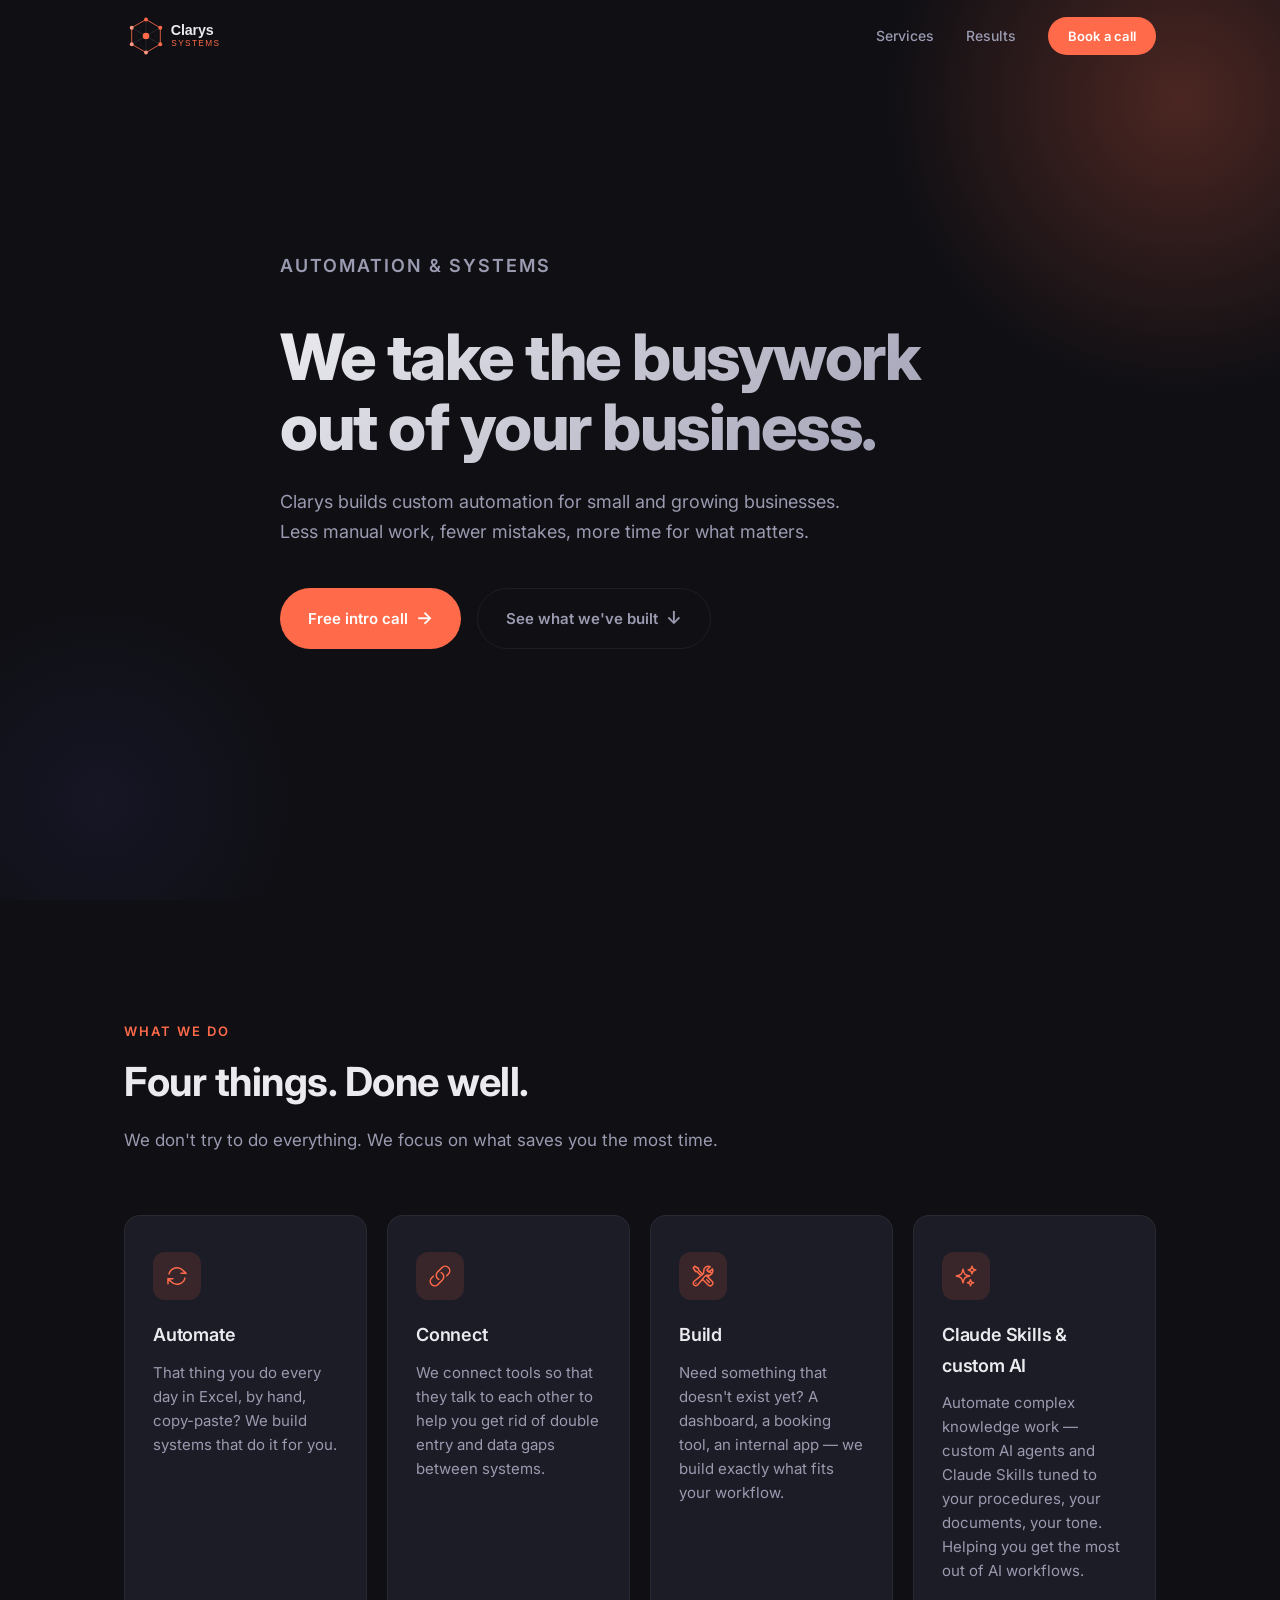
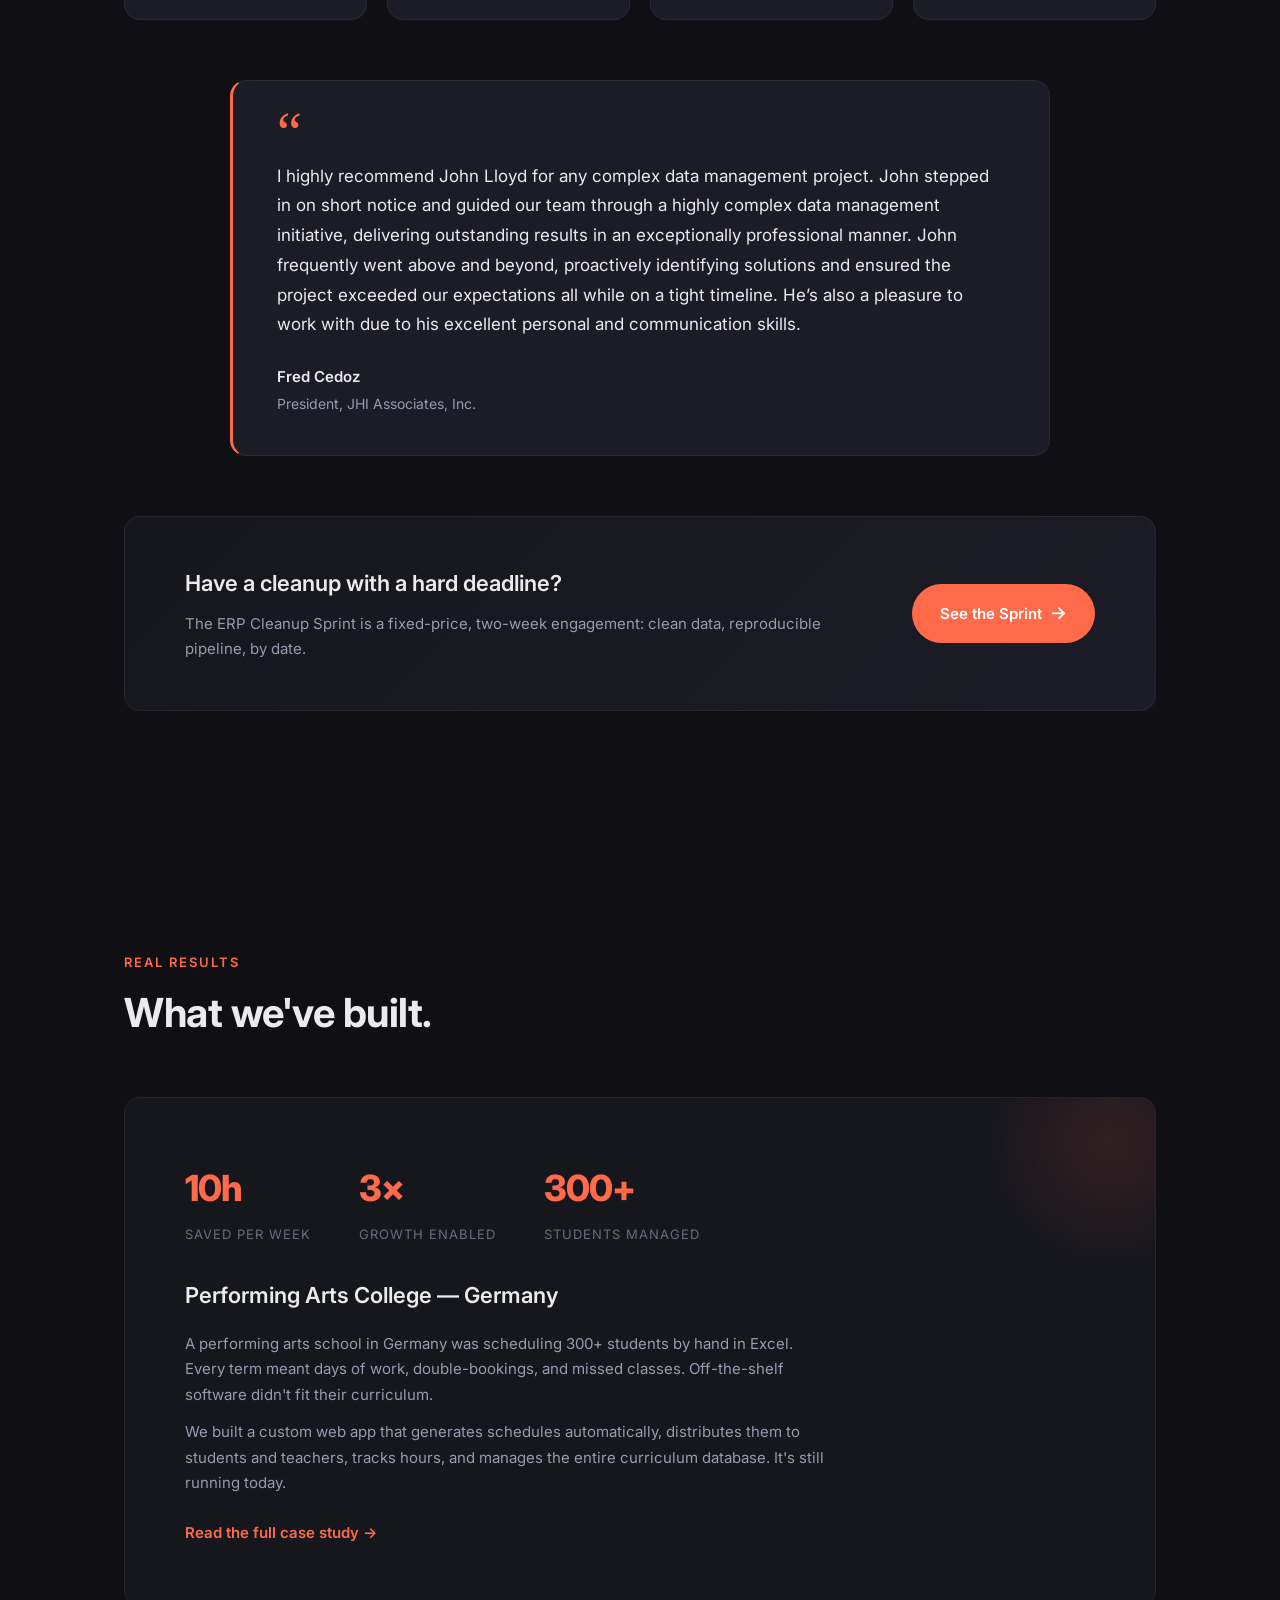
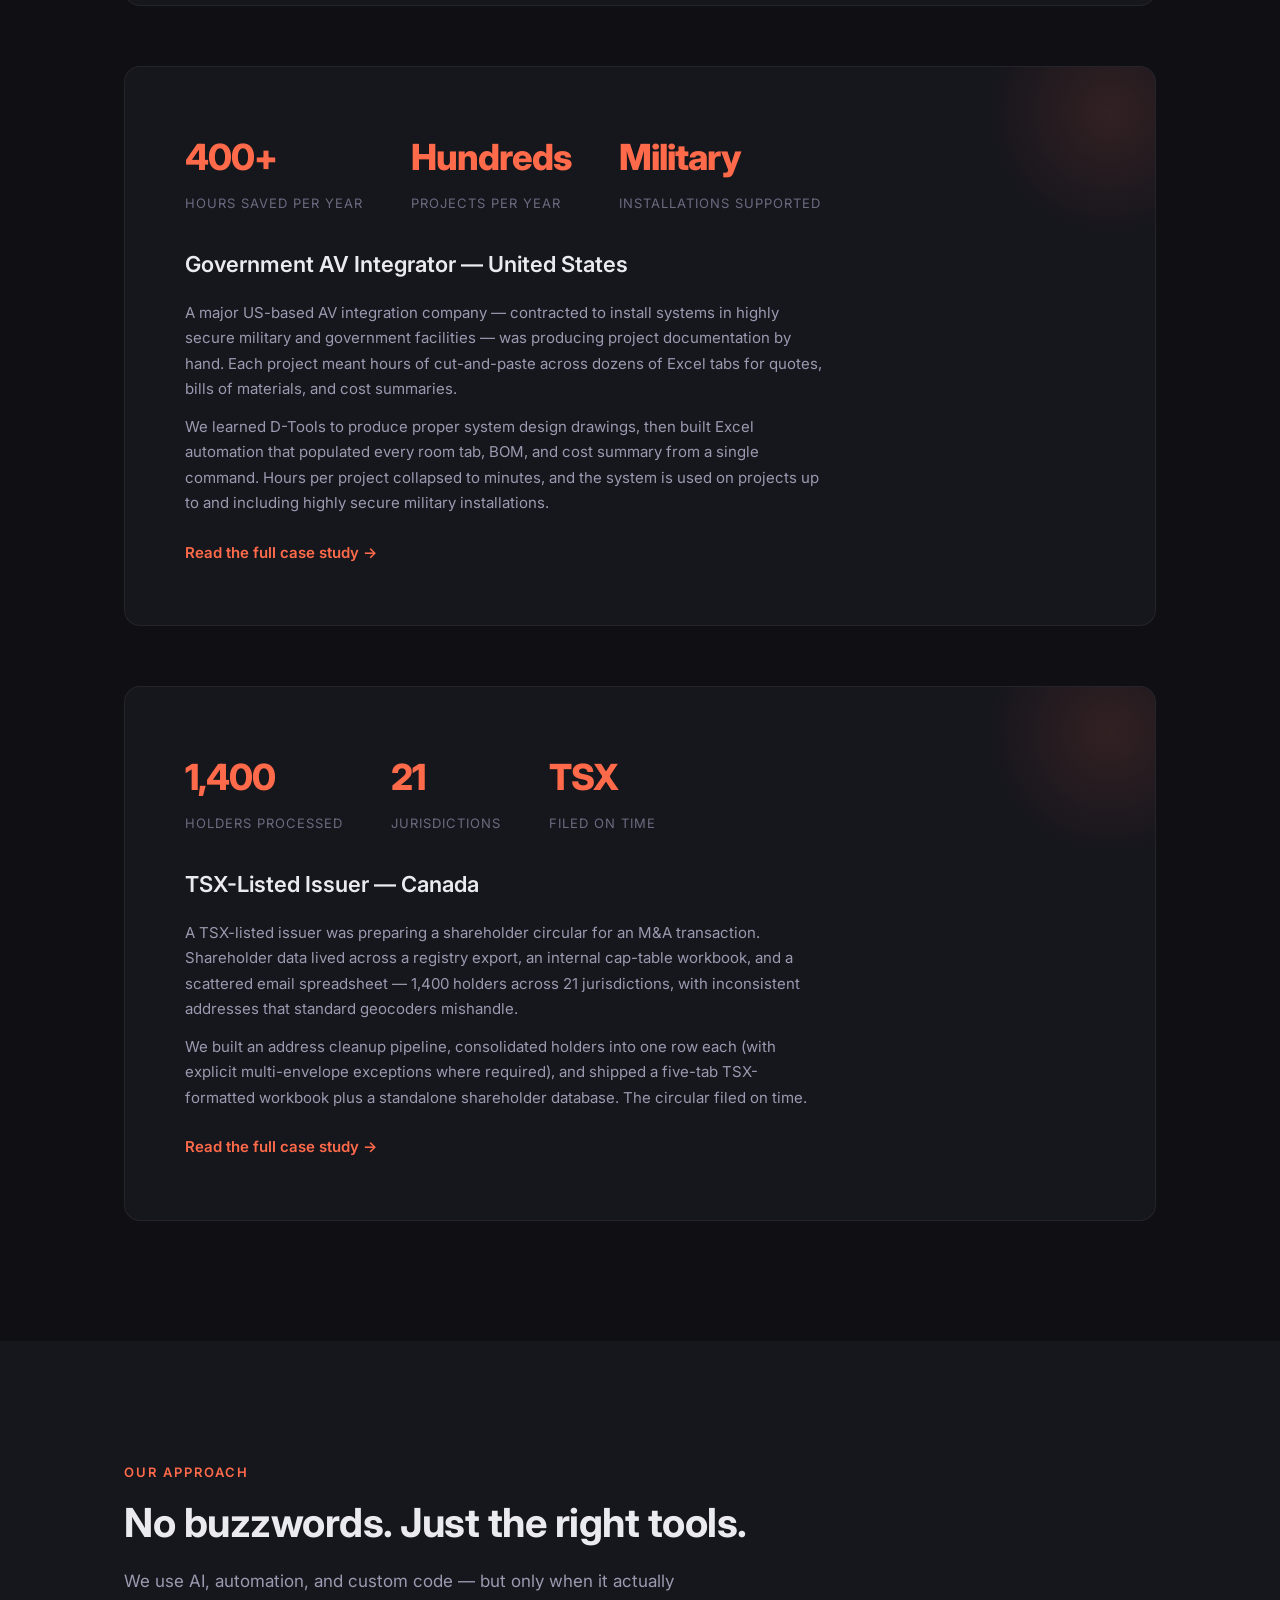
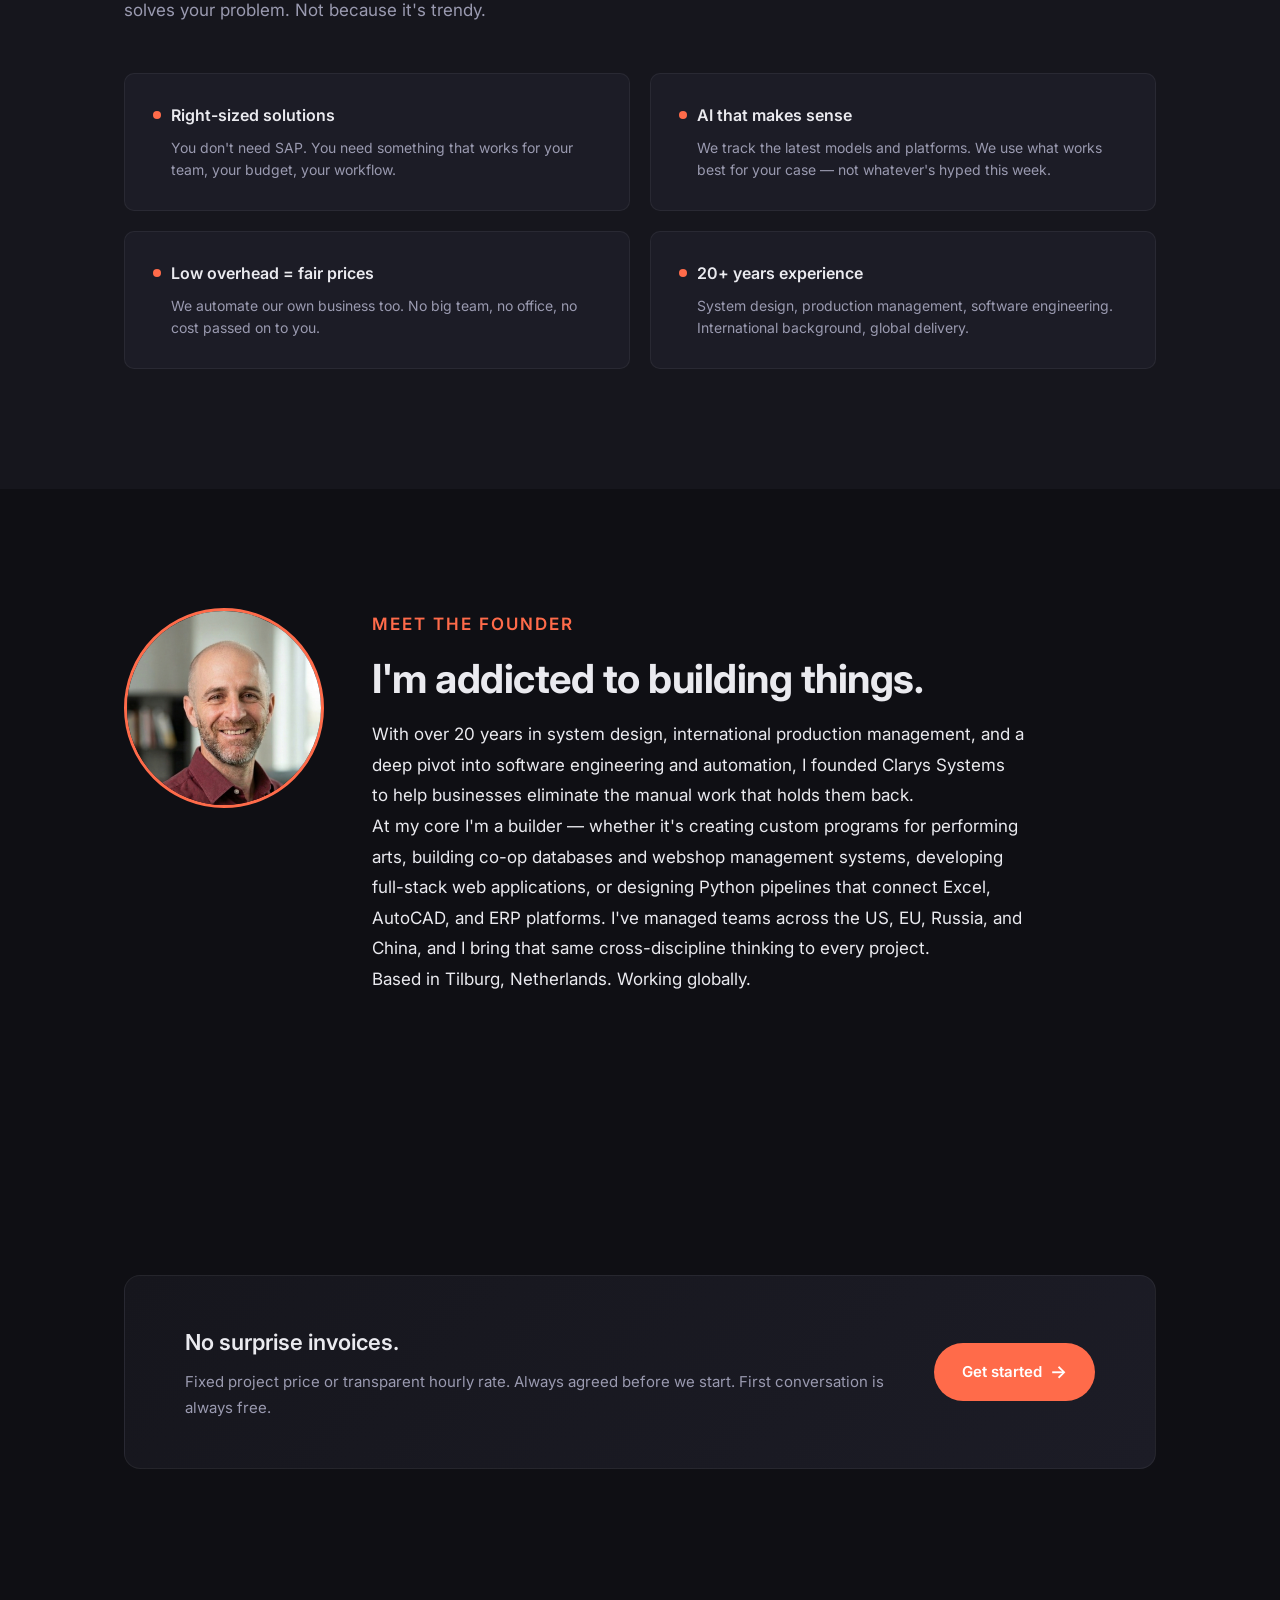
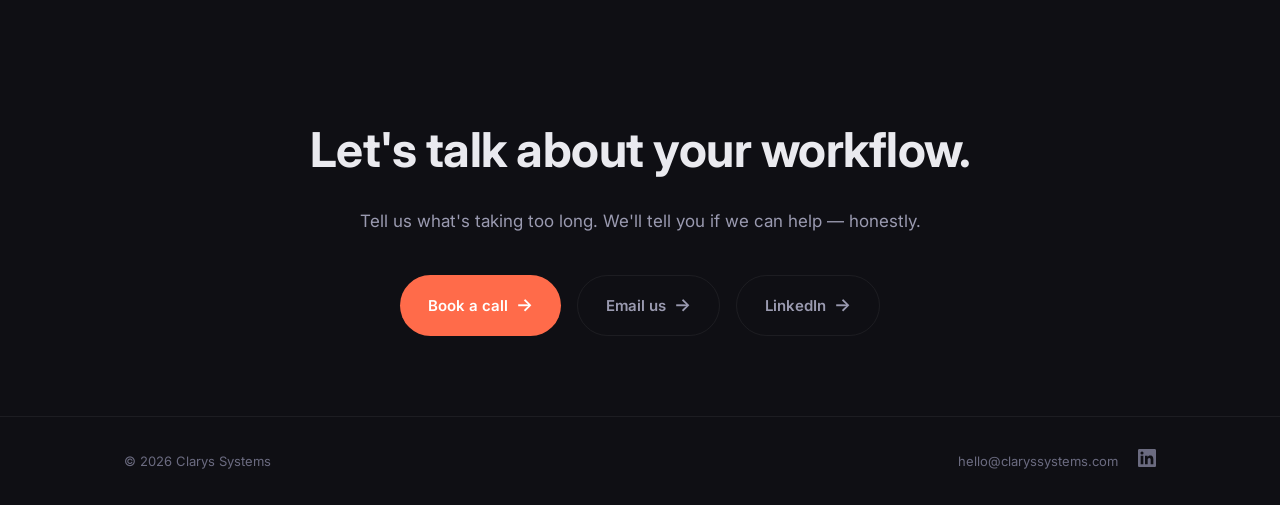
==== commit e0ad6446: "content: move Fred Cedoz testimonial above Cleanup Sprint CTA Inline the testimonial figure inside #" ====
--- a/index.html
+++ b/index.html
@@ -95,112 +95,7 @@
         </div>
       </div>
 
-      <div class="fade-up">
-        <div class="pricing-bar" style="margin-top: 60px;">
-          <div>
-            <h3>Have a cleanup with a hard deadline?</h3>
-            <p>The ERP Cleanup Sprint is a fixed-price, two-week engagement: clean data, reproducible pipeline, by date.</p>
-          </div>
-          <a href="https://claryssystems.nl/cleanup-sprint" class="btn btn-primary" style="flex-shrink: 0;">
-            See the Sprint
-            <span class="arrow">&rarr;</span>
-          </a>
-        </div>
-      </div>
-    </div>
-  </section>
-
-  <!-- PROOF / CASE STUDIES -->
-  <section class="section" id="proof">
-    <div class="container">
-      <div class="fade-up">
-        <p class="section-label">Real results</p>
-        <h2>What we've built.</h2>
-      </div>
-
-      <!-- Case 1: Performing Arts College (scheduling) -->
-      <div class="proof fade-up">
-        <div class="proof-stats">
-          <div>
-            <div class="proof-stat-value">10h</div>
-            <div class="proof-stat-label">Saved per week</div>
-          </div>
-          <div>
-            <div class="proof-stat-value">3&times;</div>
-            <div class="proof-stat-label">Growth enabled</div>
-          </div>
-          <div>
-            <div class="proof-stat-value">300+</div>
-            <div class="proof-stat-label">Students managed</div>
-          </div>
-        </div>
-        <h3>Performing Arts College &mdash; Germany</h3>
-        <p>A performing arts school in Germany was scheduling 300+ students by hand in Excel. Every term meant days of work, double-bookings, and missed classes. Off-the-shelf software didn't fit their curriculum.</p>
-        <p style="margin-top: 12px;">We built a custom web app that generates schedules automatically, distributes them to students and teachers, tracks hours, and manages the entire curriculum database. It's still running today.</p>
-        <p style="margin-top: 24px;">
-          <a href="case-study-scheduling.html" style="color: var(--accent); font-weight: 600; text-decoration: none;">Read the full case study <span class="arrow">&rarr;</span></a>
-        </p>
-      </div>
-
-      <!-- Case 2: US AV Integrator (ITG) -->
-      <div class="proof fade-up">
-        <div class="proof-stats">
-          <div>
-            <div class="proof-stat-value">400+</div>
-            <div class="proof-stat-label">Hours saved per year</div>
-          </div>
-          <div>
-            <div class="proof-stat-value">Hundreds</div>
-            <div class="proof-stat-label">Projects per year</div>
-          </div>
-          <div>
-            <div class="proof-stat-value">Military</div>
-            <div class="proof-stat-label">Installations supported</div>
-          </div>
-        </div>
-        <h3>Government AV Integrator &mdash; United States</h3>
-        <p>A major US-based AV integration company &mdash; contracted to install systems in highly secure military and government facilities &mdash; was producing project documentation by hand. Each project meant hours of cut-and-paste across dozens of Excel tabs for quotes, bills of materials, and cost summaries.</p>
-        <p style="margin-top: 12px;">We learned D-Tools to produce proper system design drawings, then built Excel automation that populated every room tab, BOM, and cost summary from a single command. Hours per project collapsed to minutes, and the system is used on projects up to and including highly secure military installations.</p>
-        <p style="margin-top: 24px;">
-          <a href="case-study.html" style="color: var(--accent); font-weight: 600; text-decoration: none;">Read the full case study <span class="arrow">&rarr;</span></a>
-        </p>
-      </div>
-
-      <!-- Case 3: TSX M&A Circular (JHI) -->
-      <div class="proof fade-up">
-        <div class="proof-stats">
-          <div>
-            <div class="proof-stat-value">1,400</div>
-            <div class="proof-stat-label">Holders processed</div>
-          </div>
-          <div>
-            <div class="proof-stat-value">21</div>
-            <div class="proof-stat-label">Jurisdictions</div>
-          </div>
-          <div>
-            <div class="proof-stat-value">TSX</div>
-            <div class="proof-stat-label">Filed on time</div>
-          </div>
-        </div>
-        <h3>TSX-Listed Issuer &mdash; Canada</h3>
-        <p>A TSX-listed issuer was preparing a shareholder circular for an M&amp;A transaction. Shareholder data lived across a registry export, an internal cap-table workbook, and a scattered email spreadsheet &mdash; 1,400 holders across 21 jurisdictions, with inconsistent addresses that standard geocoders mishandle.</p>
-        <p style="margin-top: 12px;">We built an address cleanup pipeline, consolidated holders into one row each (with explicit multi-envelope exceptions where required), and shipped a five-tab TSX-formatted workbook plus a standalone shareholder database. The circular filed on time.</p>
-        <p style="margin-top: 24px;">
-          <a href="case-study-shareholder-circular.html" style="color: var(--accent); font-weight: 600; text-decoration: none;">Read the full case study <span class="arrow">&rarr;</span></a>
-        </p>
-      </div>
-
-    </div>
-  </section>
-
-  <!-- TESTIMONIALS -->
-  <section class="section" id="testimonials">
-    <div class="container">
-      <div class="fade-up">
-        <p class="section-label">In their words</p>
-        <h2>What clients say.</h2>
-      </div>
-      <div class="testimonials-grid stagger">
+      <div class="testimonials-grid stagger" style="margin-top: 60px;">
         <figure class="testimonial fade-up">
           <span class="testimonial-mark" aria-hidden="true">&ldquo;</span>
           <blockquote class="testimonial-quote">
@@ -212,6 +107,102 @@
           </figcaption>
         </figure>
       </div>
+
+      <div class="fade-up">
+        <div class="pricing-bar" style="margin-top: 60px;">
+          <div>
+            <h3>Have a cleanup with a hard deadline?</h3>
+            <p>The ERP Cleanup Sprint is a fixed-price, two-week engagement: clean data, reproducible pipeline, by date.</p>
+          </div>
+          <a href="https://claryssystems.nl/cleanup-sprint" class="btn btn-primary" style="flex-shrink: 0;">
+            See the Sprint
+            <span class="arrow">&rarr;</span>
+          </a>
+        </div>
+      </div>
+    </div>
+  </section>
+
+  <!-- PROOF / CASE STUDIES -->
+  <section class="section" id="proof">
+    <div class="container">
+      <div class="fade-up">
+        <p class="section-label">Real results</p>
+        <h2>What we've built.</h2>
+      </div>
+
+      <!-- Case 1: Performing Arts College (scheduling) -->
+      <div class="proof fade-up">
+        <div class="proof-stats">
+          <div>
+            <div class="proof-stat-value">10h</div>
+            <div class="proof-stat-label">Saved per week</div>
+          </div>
+          <div>
+            <div class="proof-stat-value">3&times;</div>
+            <div class="proof-stat-label">Growth enabled</div>
+          </div>
+          <div>
+            <div class="proof-stat-value">300+</div>
+            <div class="proof-stat-label">Students managed</div>
+          </div>
+        </div>
+        <h3>Performing Arts College &mdash; Germany</h3>
+        <p>A performing arts school in Germany was scheduling 300+ students by hand in Excel. Every term meant days of work, double-bookings, and missed classes. Off-the-shelf software didn't fit their curriculum.</p>
+        <p style="margin-top: 12px;">We built a custom web app that generates schedules automatically, distributes them to students and teachers, tracks hours, and manages the entire curriculum database. It's still running today.</p>
+        <p style="margin-top: 24px;">
+          <a href="case-study-scheduling.html" style="color: var(--accent); font-weight: 600; text-decoration: none;">Read the full case study <span class="arrow">&rarr;</span></a>
+        </p>
+      </div>
+
+      <!-- Case 2: US AV Integrator (ITG) -->
+      <div class="proof fade-up">
+        <div class="proof-stats">
+          <div>
+            <div class="proof-stat-value">400+</div>
+            <div class="proof-stat-label">Hours saved per year</div>
+          </div>
+          <div>
+            <div class="proof-stat-value">Hundreds</div>
+            <div class="proof-stat-label">Projects per year</div>
+          </div>
+          <div>
+            <div class="proof-stat-value">Military</div>
+            <div class="proof-stat-label">Installations supported</div>
+          </div>
+        </div>
+        <h3>Government AV Integrator &mdash; United States</h3>
+        <p>A major US-based AV integration company &mdash; contracted to install systems in highly secure military and government facilities &mdash; was producing project documentation by hand. Each project meant hours of cut-and-paste across dozens of Excel tabs for quotes, bills of materials, and cost summaries.</p>
+        <p style="margin-top: 12px;">We learned D-Tools to produce proper system design drawings, then built Excel automation that populated every room tab, BOM, and cost summary from a single command. Hours per project collapsed to minutes, and the system is used on projects up to and including highly secure military installations.</p>
+        <p style="margin-top: 24px;">
+          <a href="case-study.html" style="color: var(--accent); font-weight: 600; text-decoration: none;">Read the full case study <span class="arrow">&rarr;</span></a>
+        </p>
+      </div>
+
+      <!-- Case 3: TSX M&A Circular (JHI) -->
+      <div class="proof fade-up">
+        <div class="proof-stats">
+          <div>
+            <div class="proof-stat-value">1,400</div>
+            <div class="proof-stat-label">Holders processed</div>
+          </div>
+          <div>
+            <div class="proof-stat-value">21</div>
+            <div class="proof-stat-label">Jurisdictions</div>
+          </div>
+          <div>
+            <div class="proof-stat-value">TSX</div>
+            <div class="proof-stat-label">Filed on time</div>
+          </div>
+        </div>
+        <h3>TSX-Listed Issuer &mdash; Canada</h3>
+        <p>A TSX-listed issuer was preparing a shareholder circular for an M&amp;A transaction. Shareholder data lived across a registry export, an internal cap-table workbook, and a scattered email spreadsheet &mdash; 1,400 holders across 21 jurisdictions, with inconsistent addresses that standard geocoders mishandle.</p>
+        <p style="margin-top: 12px;">We built an address cleanup pipeline, consolidated holders into one row each (with explicit multi-envelope exceptions where required), and shipped a five-tab TSX-formatted workbook plus a standalone shareholder database. The circular filed on time.</p>
+        <p style="margin-top: 24px;">
+          <a href="case-study-shareholder-circular.html" style="color: var(--accent); font-weight: 600; text-decoration: none;">Read the full case study <span class="arrow">&rarr;</span></a>
+        </p>
+      </div>
+
     </div>
   </section>
 
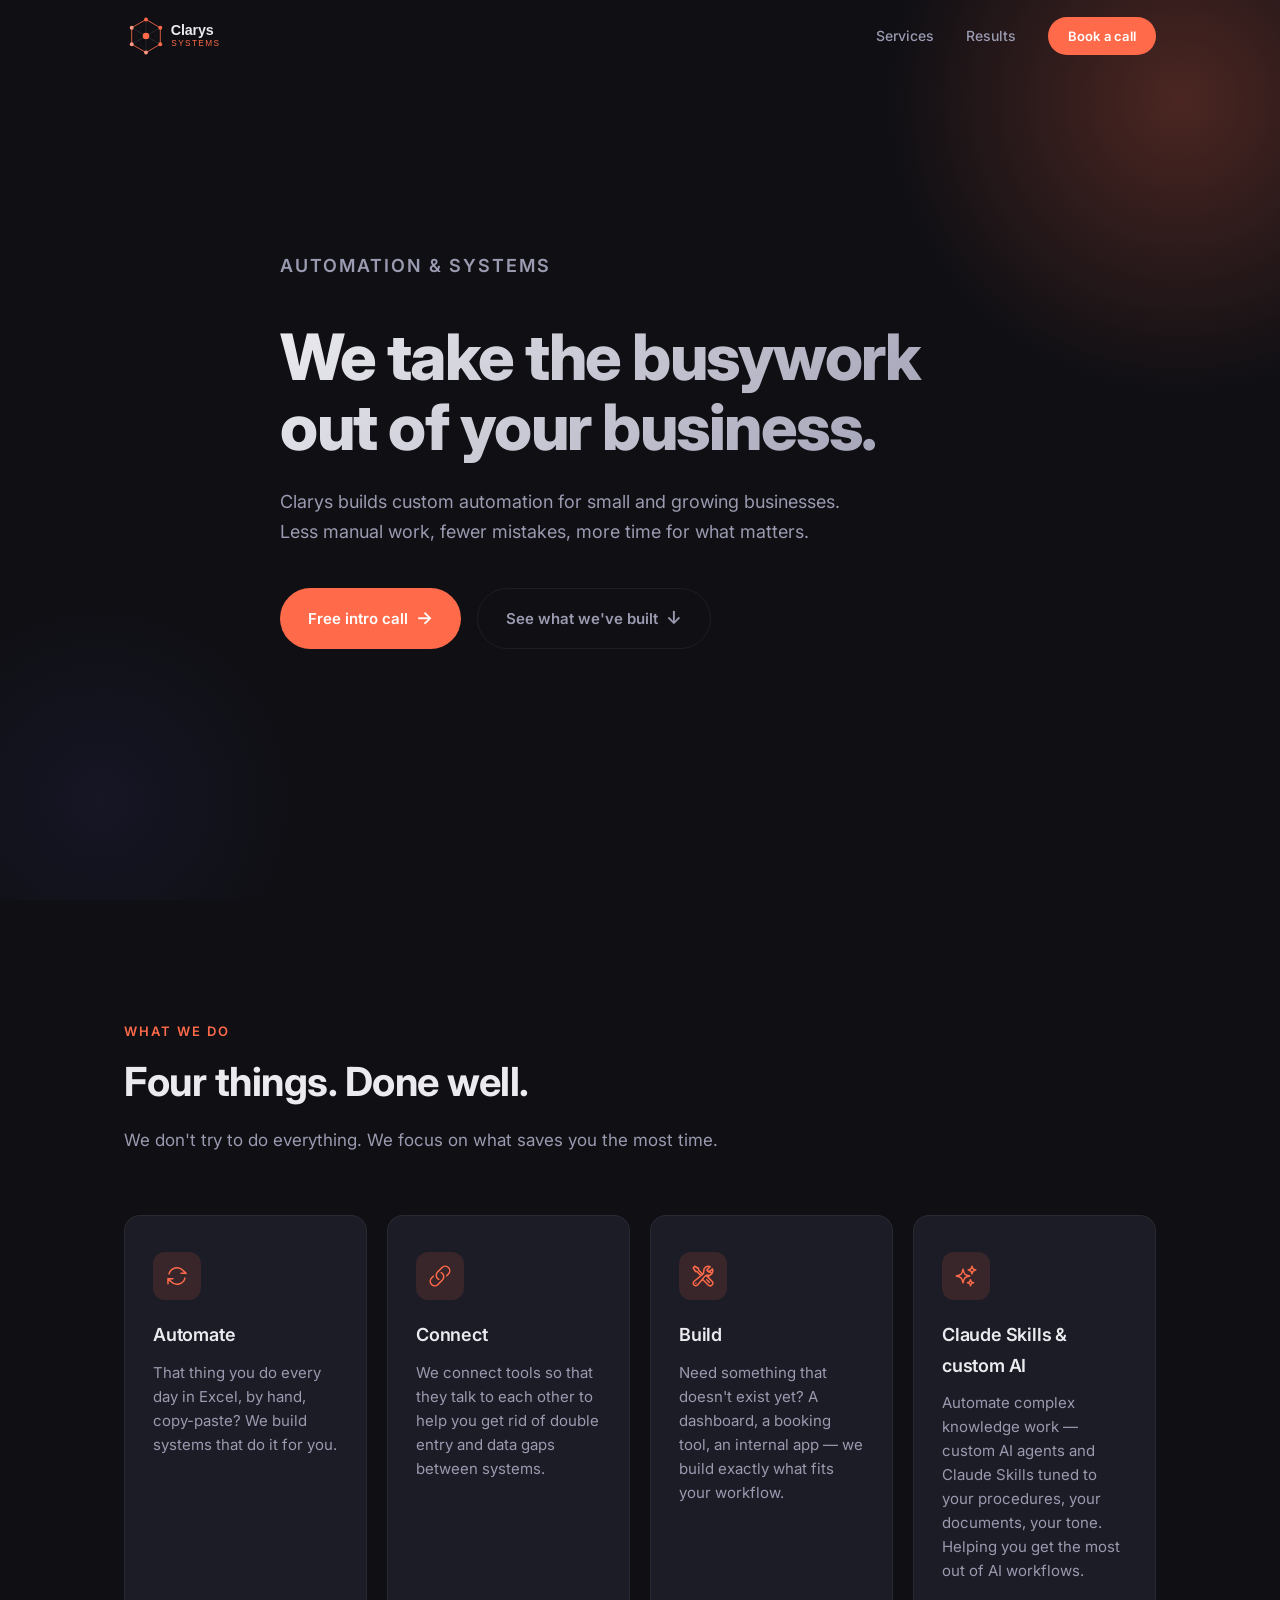
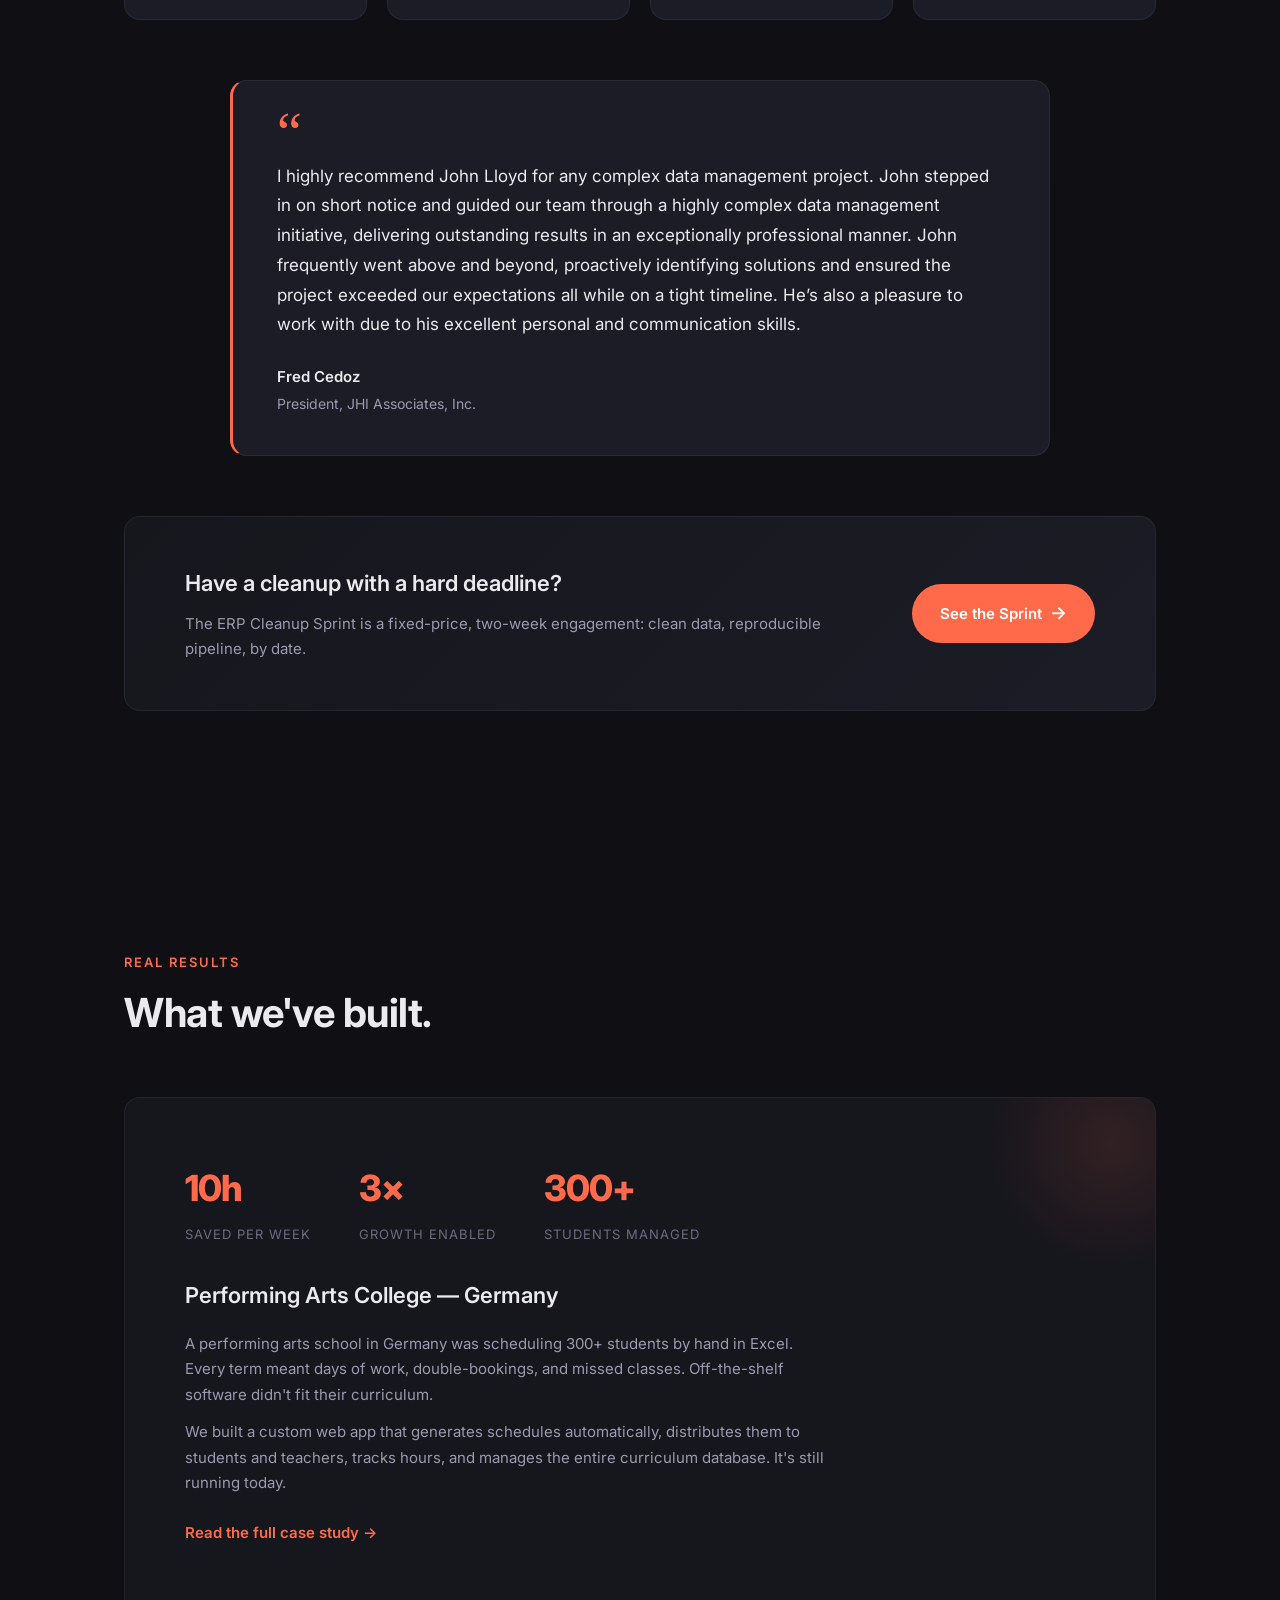
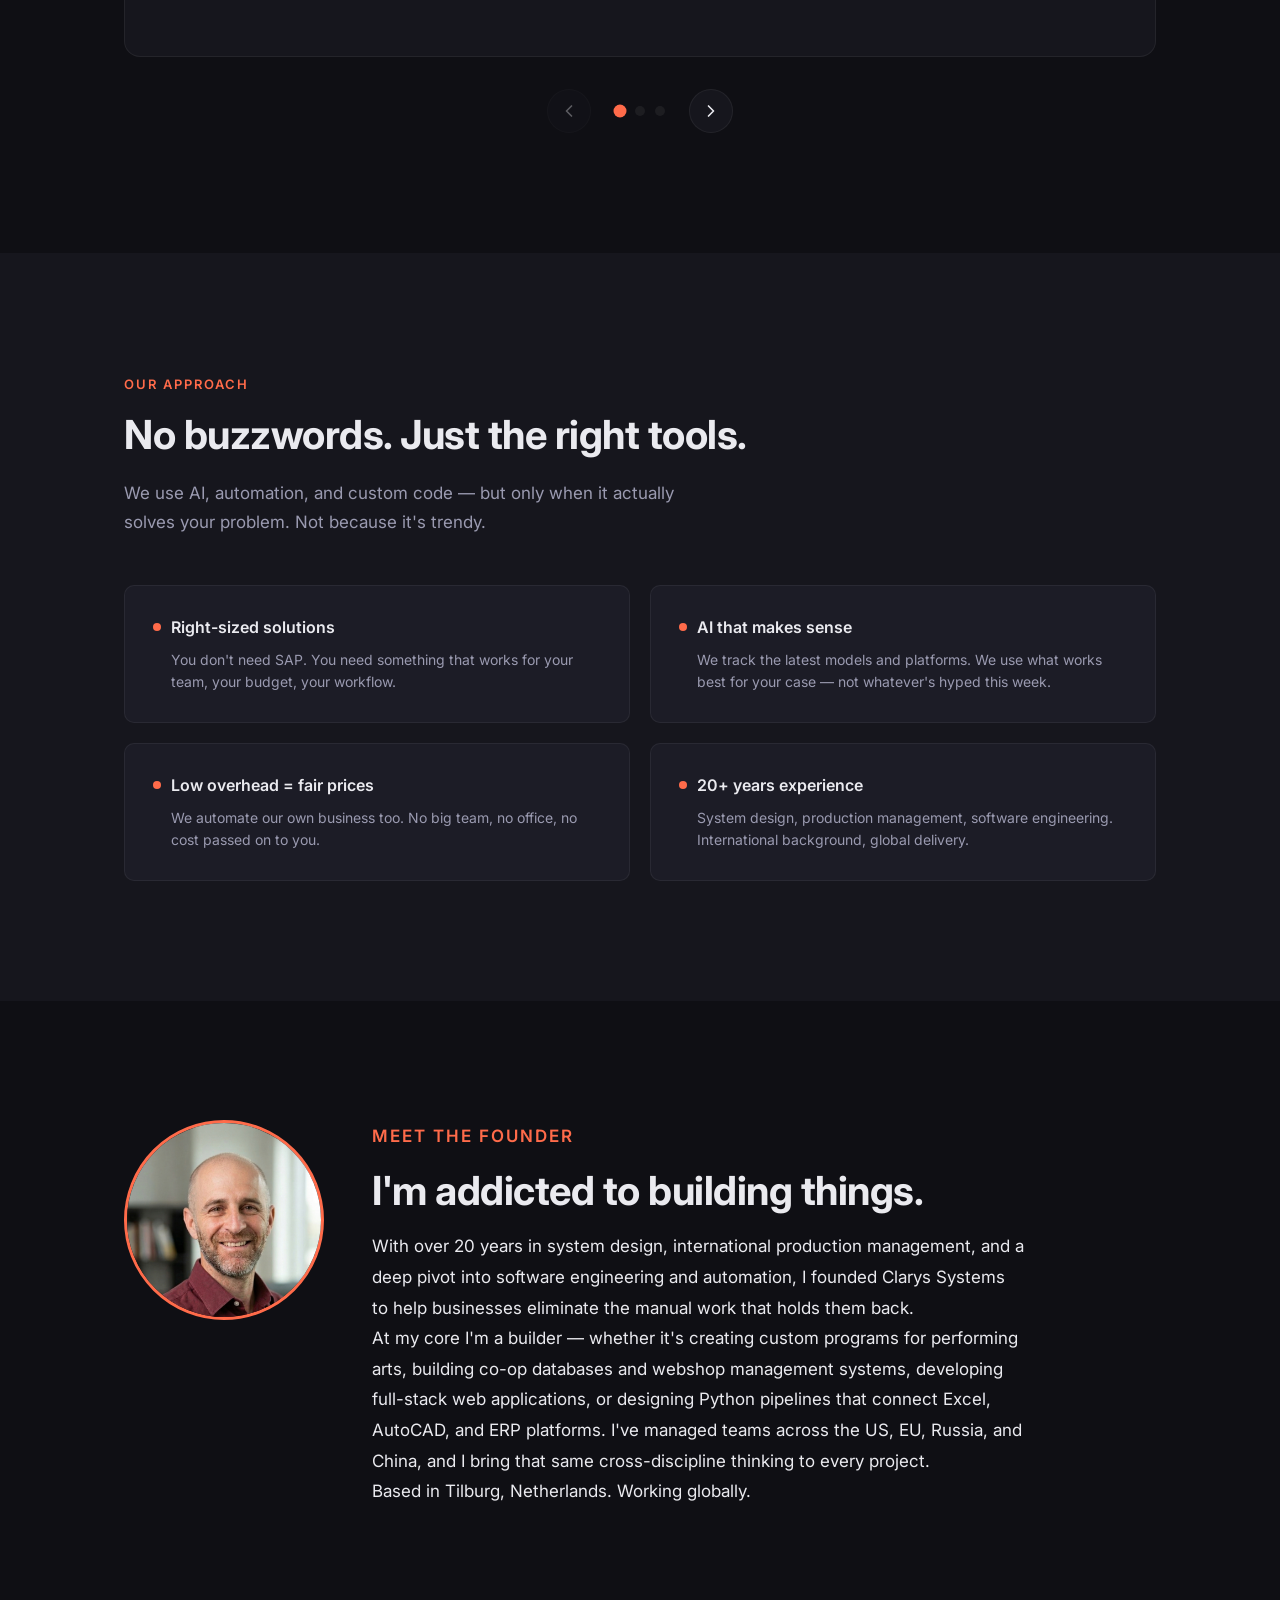
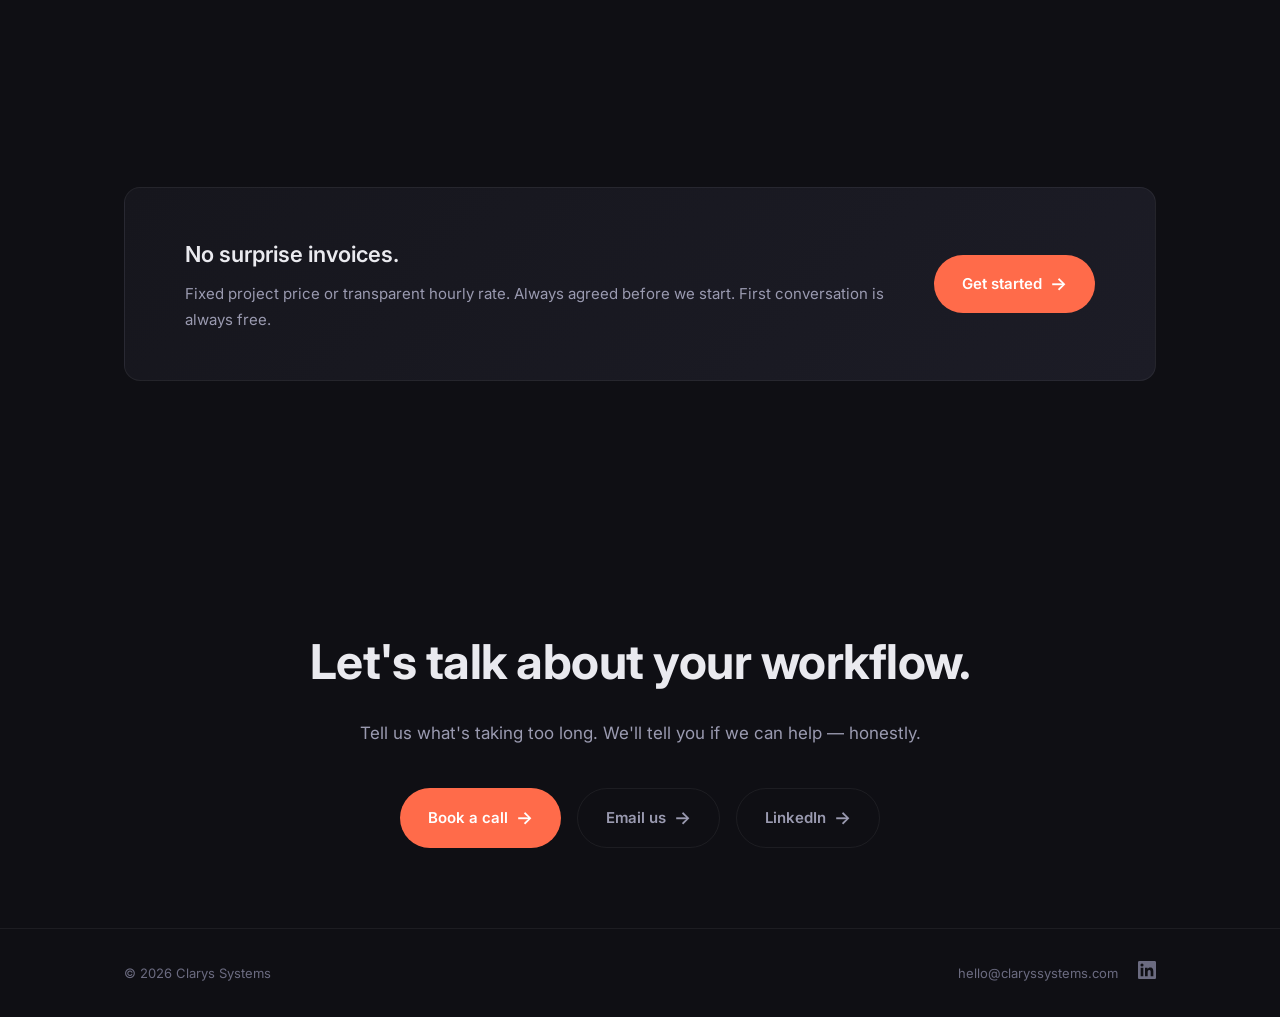
==== commit 03802f17: "feat(proof): convert case-study stack into navigable carousel Wrap the 3 .proof cards in a CSS scrol" ====
--- a/index.html
+++ b/index.html
@@ -131,6 +131,8 @@
         <h2>What we've built.</h2>
       </div>
 
+      <div class="proof-carousel">
+        <div class="proof-track">
       <!-- Case 1: Performing Arts College (scheduling) -->
       <div class="proof fade-up">
         <div class="proof-stats">
@@ -201,6 +203,21 @@
         <p style="margin-top: 24px;">
           <a href="case-study-shareholder-circular.html" style="color: var(--accent); font-weight: 600; text-decoration: none;">Read the full case study <span class="arrow">&rarr;</span></a>
         </p>
+      </div>
+        </div>
+        <div class="proof-controls">
+          <button type="button" class="proof-arrow proof-prev" aria-label="Previous case study">
+            <svg viewBox="0 0 24 24" fill="none" stroke="currentColor" stroke-width="2"><path stroke-linecap="round" stroke-linejoin="round" d="M15 18l-6-6 6-6"/></svg>
+          </button>
+          <div class="proof-dots" role="tablist" aria-label="Case study navigation">
+            <button type="button" class="proof-dot active" aria-label="Case study 1"></button>
+            <button type="button" class="proof-dot" aria-label="Case study 2"></button>
+            <button type="button" class="proof-dot" aria-label="Case study 3"></button>
+          </div>
+          <button type="button" class="proof-arrow proof-next" aria-label="Next case study">
+            <svg viewBox="0 0 24 24" fill="none" stroke="currentColor" stroke-width="2"><path stroke-linecap="round" stroke-linejoin="round" d="M9 6l6 6-6 6"/></svg>
+          </button>
+        </div>
       </div>
 
     </div>
--- a/css/landing.css
+++ b/css/landing.css
@@ -532,6 +532,104 @@
   max-width: 640px;
 }
 
+/* --- Case Study Carousel --- */
+.proof-carousel {
+  position: relative;
+  margin-top: 60px;
+}
+
+.proof-track {
+  display: flex;
+  gap: 24px;
+  overflow-x: auto;
+  scroll-snap-type: x mandatory;
+  scroll-behavior: smooth;
+  scrollbar-width: none;
+  -ms-overflow-style: none;
+}
+
+.proof-track::-webkit-scrollbar {
+  display: none;
+}
+
+.proof-track > .proof {
+  flex: 0 0 100%;
+  scroll-snap-align: center;
+  margin-top: 0;
+  min-width: 0;
+}
+
+.proof-controls {
+  display: flex;
+  align-items: center;
+  justify-content: center;
+  gap: 24px;
+  margin-top: 32px;
+}
+
+.proof-arrow {
+  width: 44px;
+  height: 44px;
+  border-radius: 50%;
+  background: var(--bg-secondary);
+  border: 1px solid var(--border);
+  color: var(--text-primary);
+  cursor: pointer;
+  display: flex;
+  align-items: center;
+  justify-content: center;
+  padding: 0;
+  transition: background 0.15s ease, border-color 0.15s ease, color 0.15s ease;
+}
+
+.proof-arrow:hover {
+  background: var(--accent);
+  border-color: var(--accent);
+  color: #fff;
+}
+
+.proof-arrow:disabled {
+  opacity: 0.35;
+  cursor: not-allowed;
+}
+
+.proof-arrow:disabled:hover {
+  background: var(--bg-secondary);
+  border-color: var(--border);
+  color: var(--text-primary);
+}
+
+.proof-arrow svg {
+  width: 20px;
+  height: 20px;
+}
+
+.proof-dots {
+  display: flex;
+  gap: 10px;
+  align-items: center;
+}
+
+.proof-dot {
+  width: 10px;
+  height: 10px;
+  border-radius: 50%;
+  background: var(--border);
+  border: none;
+  cursor: pointer;
+  padding: 0;
+  transition: background 0.15s ease, transform 0.15s ease;
+}
+
+.proof-dot:hover {
+  background: var(--text-muted);
+}
+
+.proof-dot.active {
+  background: var(--accent);
+  transform: scale(1.3);
+}
+
 /* --- Testimonials --- */
 .testimonials-grid {
   display: grid;
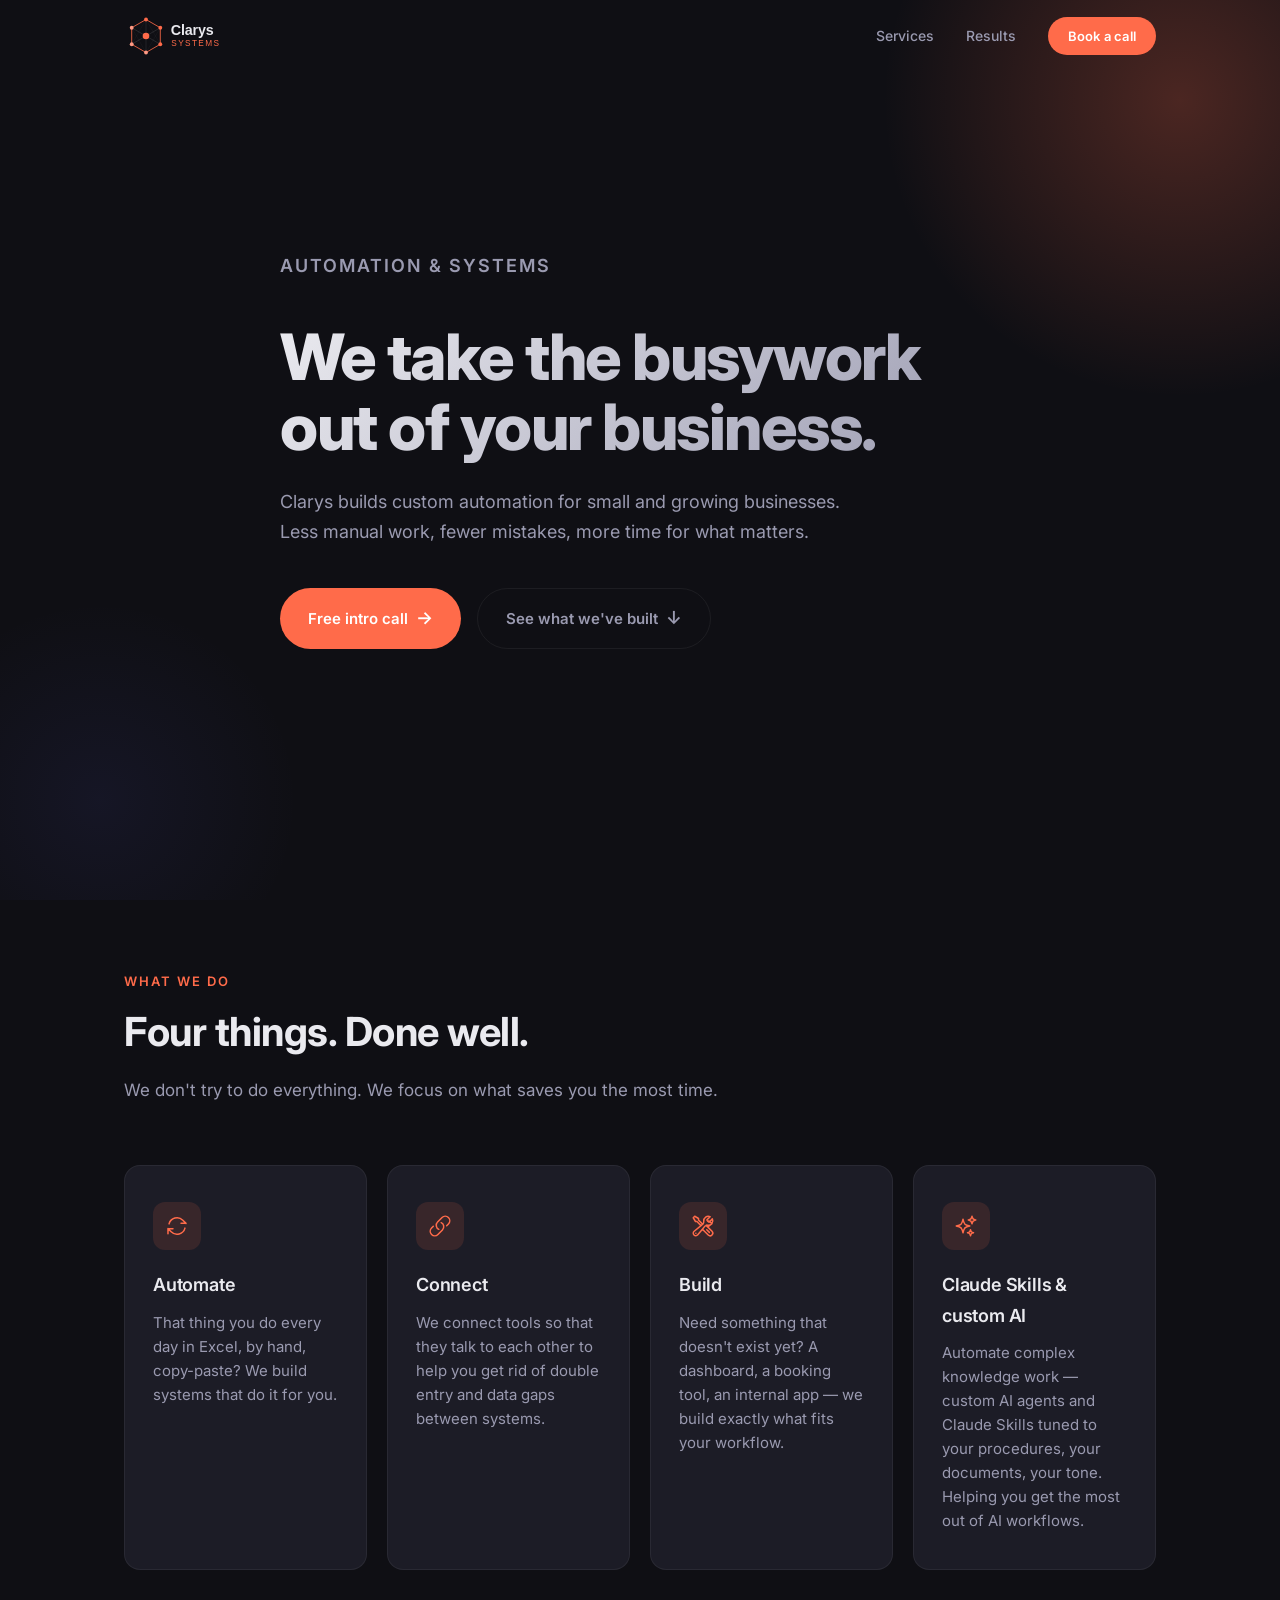
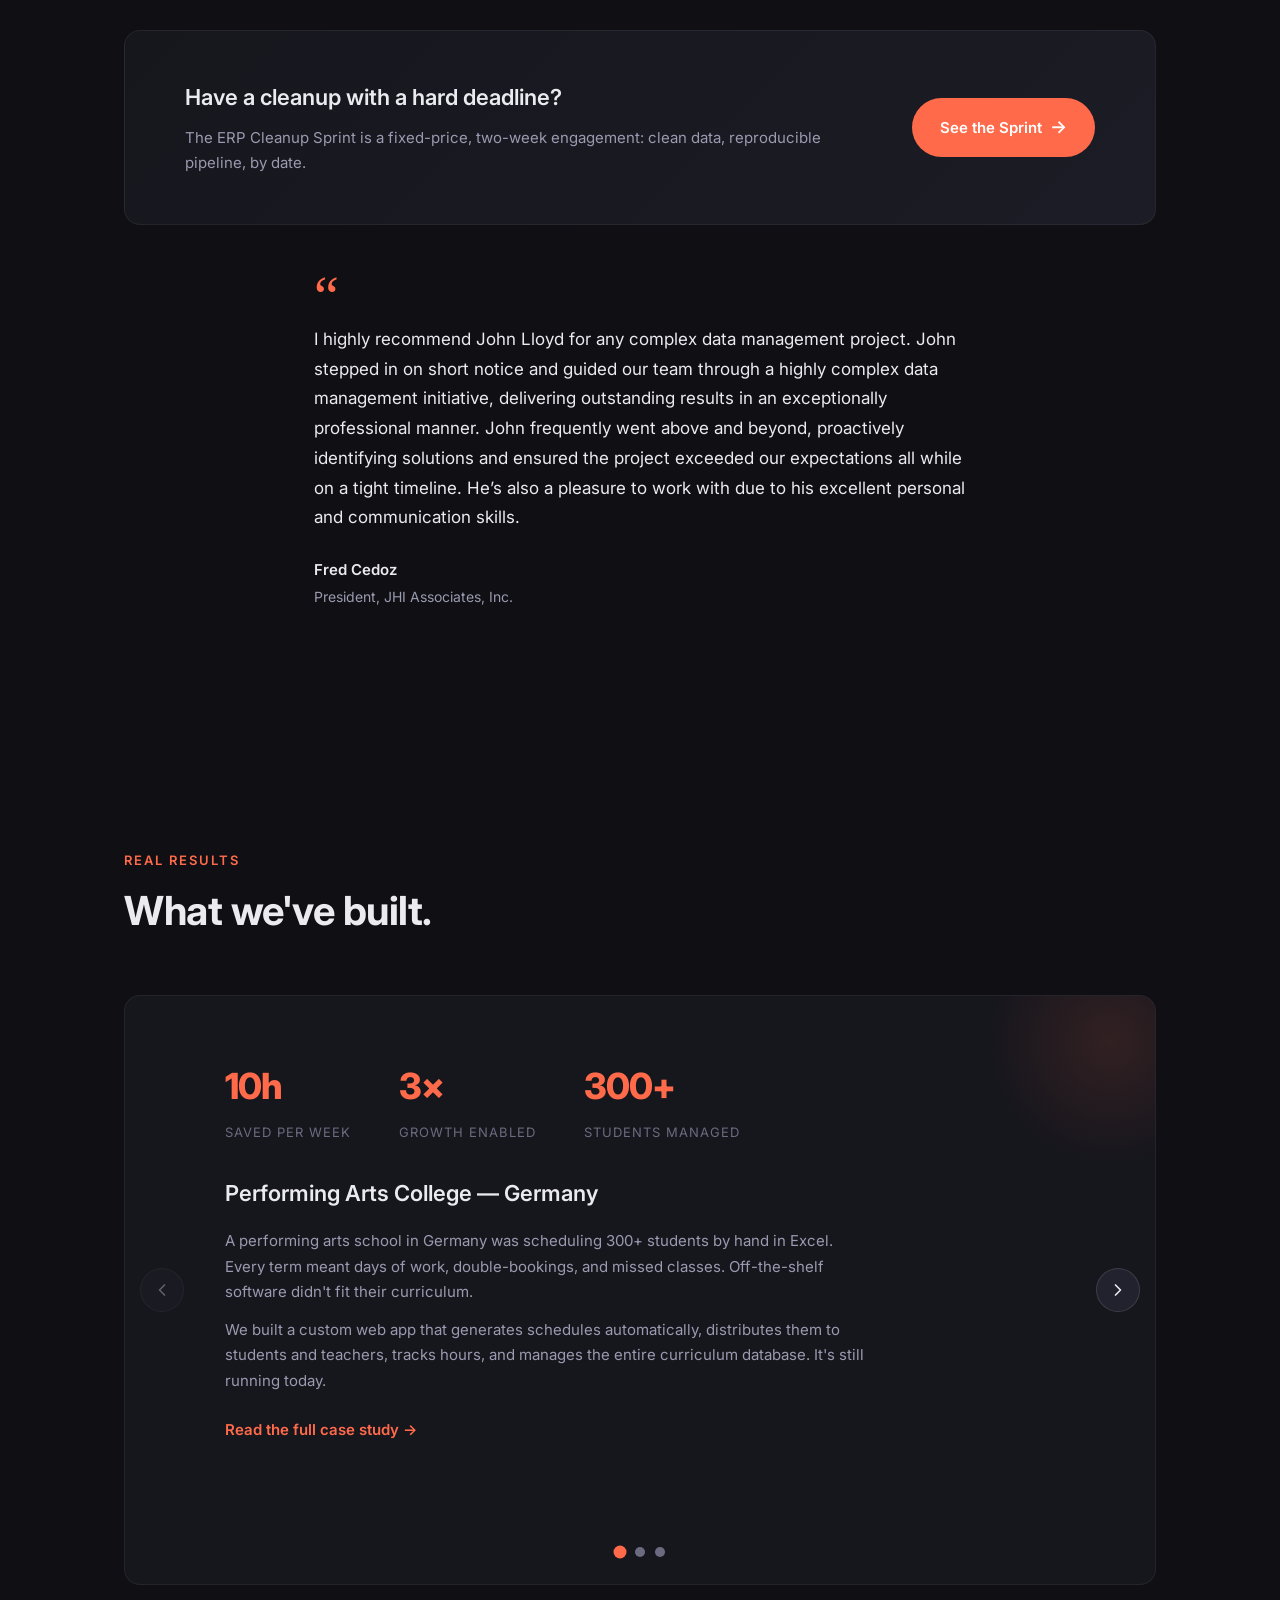
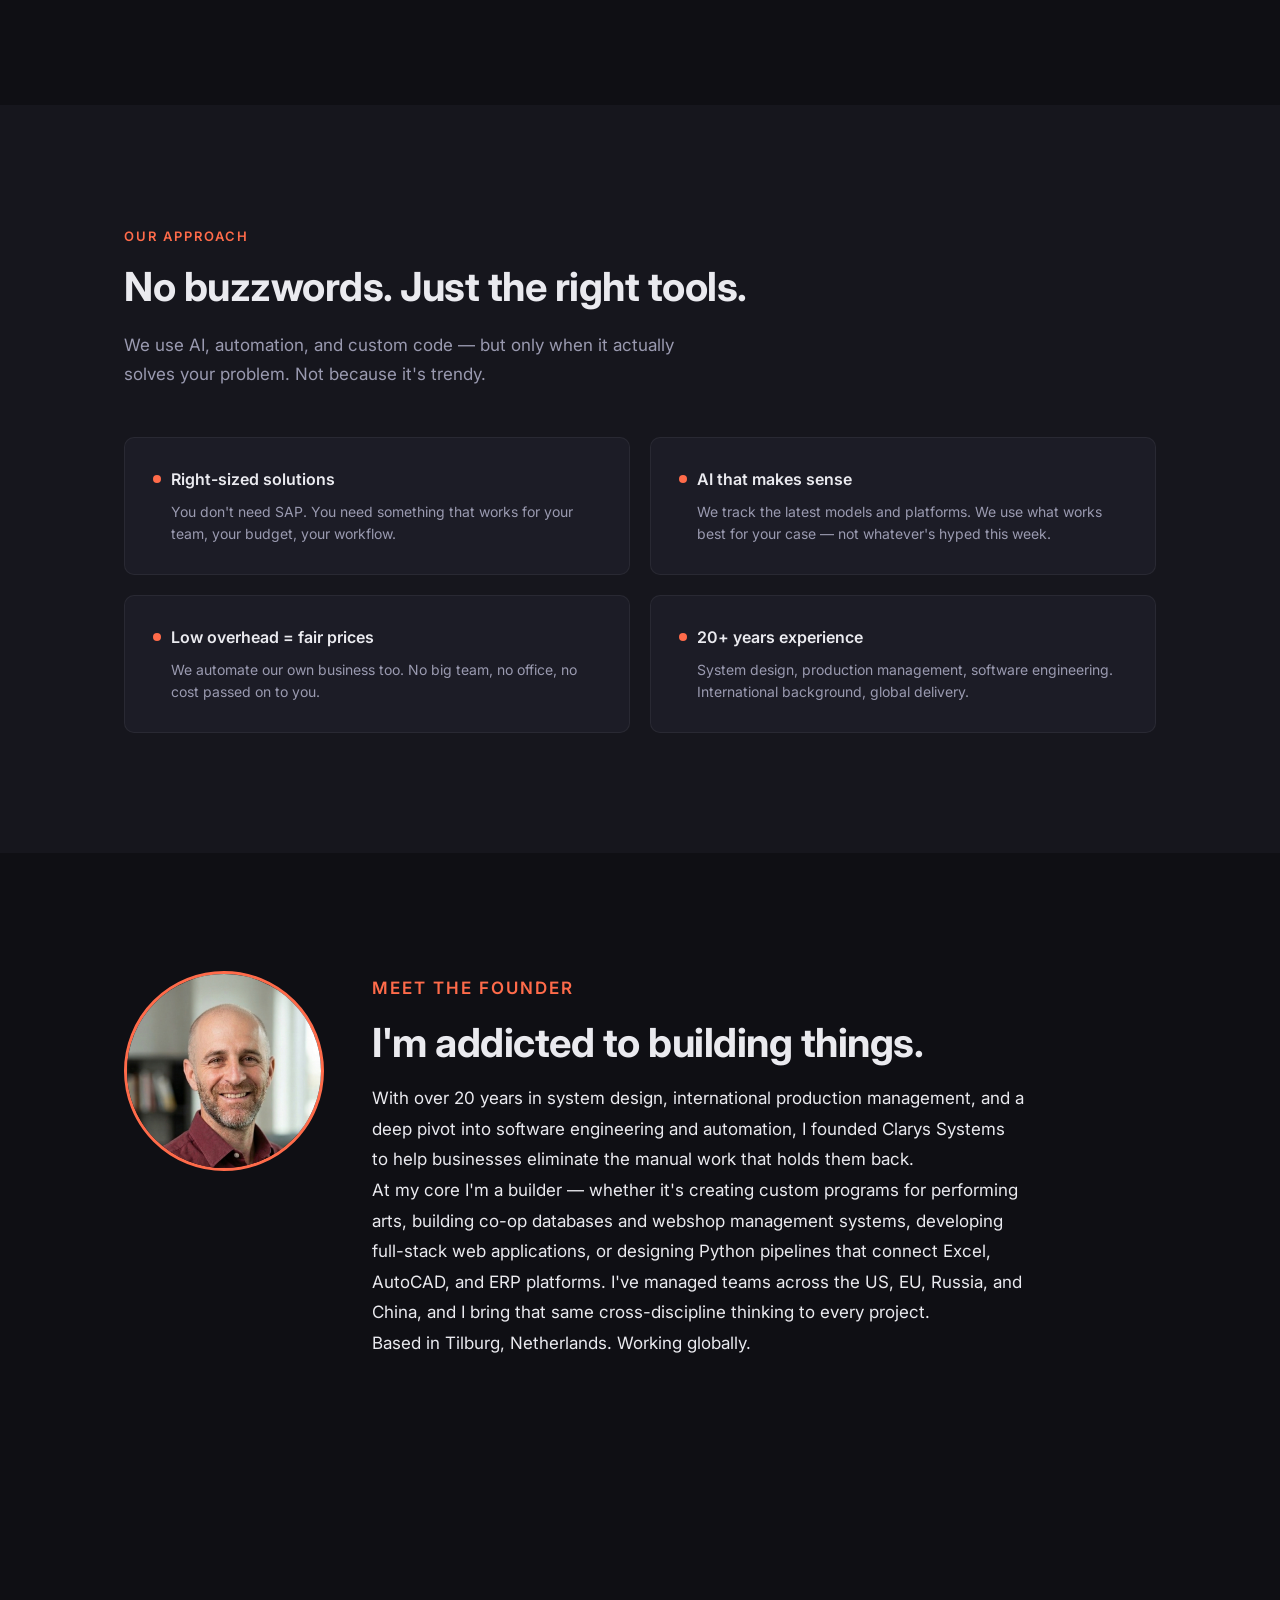
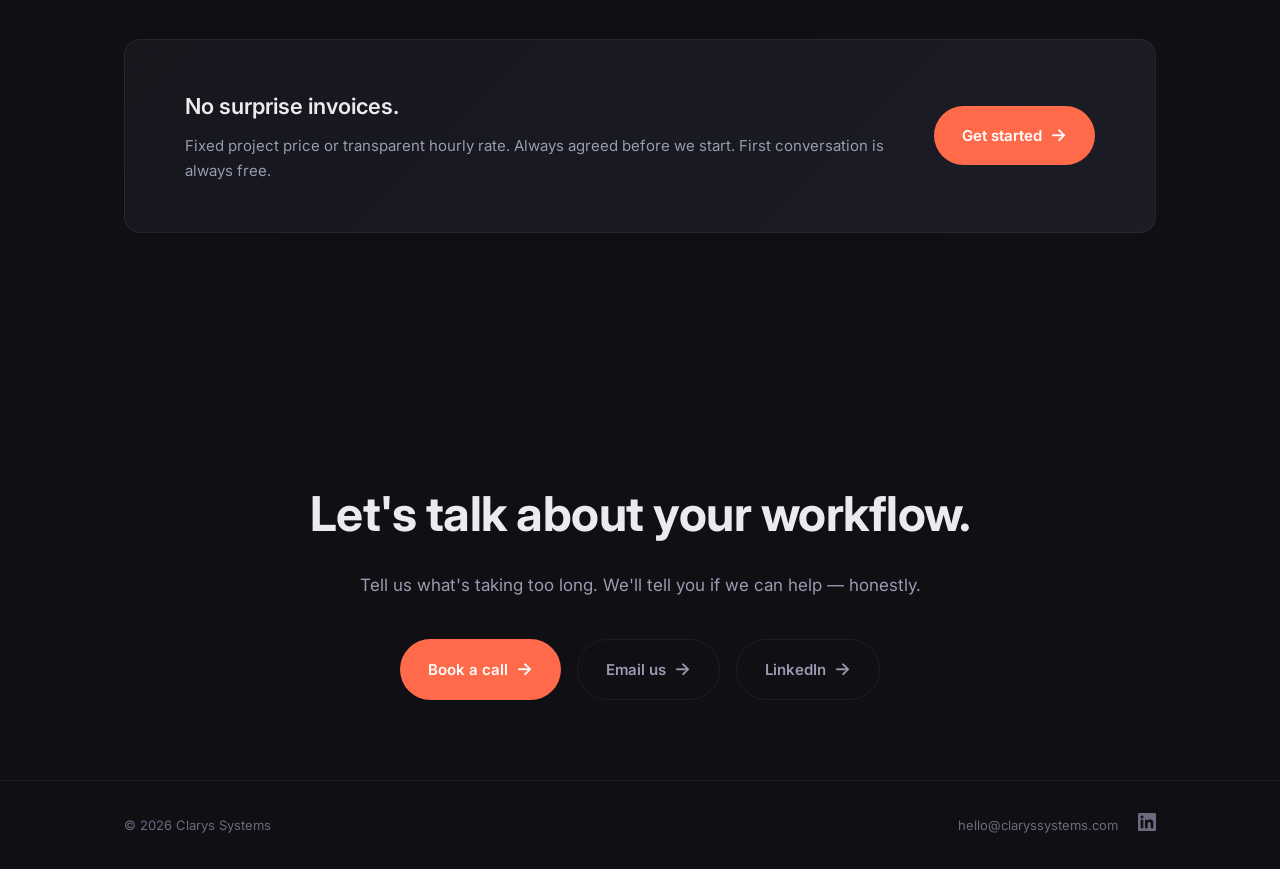
==== commit 835bb508: "style: spacing tweaks + testimonial after Sprint CTA - Carousel slides: bump horizontal padding to 1" ====
--- a/index.html
+++ b/index.html
@@ -95,6 +95,19 @@
         </div>
       </div>
 
+      <div class="fade-up">
+        <div class="pricing-bar" style="margin-top: 60px;">
+          <div>
+            <h3>Have a cleanup with a hard deadline?</h3>
+            <p>The ERP Cleanup Sprint is a fixed-price, two-week engagement: clean data, reproducible pipeline, by date.</p>
+          </div>
+          <a href="https://claryssystems.nl/cleanup-sprint" class="btn btn-primary" style="flex-shrink: 0;">
+            See the Sprint
+            <span class="arrow">&rarr;</span>
+          </a>
+        </div>
+      </div>
+
       <div class="testimonials-grid stagger" style="margin-top: 60px;">
         <figure class="testimonial fade-up">
           <span class="testimonial-mark" aria-hidden="true">&ldquo;</span>
@@ -107,19 +120,6 @@
           </figcaption>
         </figure>
       </div>
-
-      <div class="fade-up">
-        <div class="pricing-bar" style="margin-top: 60px;">
-          <div>
-            <h3>Have a cleanup with a hard deadline?</h3>
-            <p>The ERP Cleanup Sprint is a fixed-price, two-week engagement: clean data, reproducible pipeline, by date.</p>
-          </div>
-          <a href="https://claryssystems.nl/cleanup-sprint" class="btn btn-primary" style="flex-shrink: 0;">
-            See the Sprint
-            <span class="arrow">&rarr;</span>
-          </a>
-        </div>
-      </div>
     </div>
   </section>
 
--- a/css/landing.css
+++ b/css/landing.css
@@ -328,6 +328,10 @@
   position: relative;
 }
 
+#services {
+  padding-top: 70px;
+}
+
 .section-label {
   font-size: 13px;
   font-weight: 600;
@@ -557,30 +561,34 @@
   scroll-snap-align: center;
   margin-top: 0;
   min-width: 0;
+  padding: 60px 100px 90px;
 }
 
 .proof-controls {
-  display: flex;
-  align-items: center;
-  justify-content: center;
-  gap: 24px;
-  margin-top: 32px;
+  display: contents;
 }
 
 .proof-arrow {
+  position: absolute;
+  top: 50%;
+  transform: translateY(-50%);
+  z-index: 2;
   width: 44px;
   height: 44px;
   border-radius: 50%;
-  background: var(--bg-secondary);
-  border: 1px solid var(--border);
+  background: var(--bg-card-hover);
+  border: 1px solid var(--border-hover);
   color: var(--text-primary);
   cursor: pointer;
   display: flex;
   align-items: center;
   justify-content: center;
   padding: 0;
-  transition: background 0.15s ease, border-color 0.15s ease, color 0.15s ease;
-}
+  transition: background 0.15s ease, border-color 0.15s ease, color 0.15s ease, opacity 0.15s ease;
+}
+
+.proof-prev { left: 16px; }
+.proof-next { right: 16px; }
 
 .proof-arrow:hover {
   background: var(--accent);
@@ -594,8 +602,8 @@
 }
 
 .proof-arrow:disabled:hover {
-  background: var(--bg-secondary);
-  border-color: var(--border);
+  background: var(--bg-card-hover);
+  border-color: var(--border-hover);
   color: var(--text-primary);
 }
 
@@ -605,6 +613,11 @@
 }
 
 .proof-dots {
+  position: absolute;
+  bottom: 28px;
+  left: 50%;
+  transform: translateX(-50%);
+  z-index: 2;
   display: flex;
   gap: 10px;
   align-items: center;
@@ -614,7 +627,7 @@
   width: 10px;
   height: 10px;
   border-radius: 50%;
-  background: var(--border);
+  background: var(--text-muted);
   border: none;
   cursor: pointer;
   padding: 0;
@@ -622,12 +635,18 @@
 }
 
 .proof-dot:hover {
-  background: var(--text-muted);
+  background: var(--text-secondary);
 }
 
 .proof-dot.active {
   background: var(--accent);
   transform: scale(1.3);
+}
+
+@media (max-width: 768px) {
+  .proof-arrow { display: none; }
+  .proof-track > .proof { padding: 36px 24px 60px; }
+  .proof-dots { bottom: 22px; }
 }
 
 /* --- Testimonials --- */
@@ -639,13 +658,11 @@
 }
 
 .testimonial {
-  background: var(--bg-card);
-  border: 1px solid var(--border);
-  border-left: 3px solid var(--accent);
-  border-radius: var(--radius);
-  padding: 40px 44px;
+  background: none;
+  border: none;
+  padding: 0 24px;
   position: relative;
-  max-width: 820px;
+  max-width: 700px;
   margin: 0 auto;
   width: 100%;
 }
@@ -691,7 +708,7 @@
 }
 
 @media (max-width: 768px) {
-  .testimonial { padding: 32px 24px; }
+  .testimonial { padding: 0 16px; }
   .testimonial-mark { font-size: 44px; }
   .testimonial-quote { font-size: 16px; }
 }
@@ -918,6 +935,7 @@
   .hero h1 { font-size: 2.2rem; }
 
   .section { padding: 80px 0; }
+  #services { padding-top: 50px; }
 
   .cards-grid,
   .steps { grid-template-columns: 1fr; }
